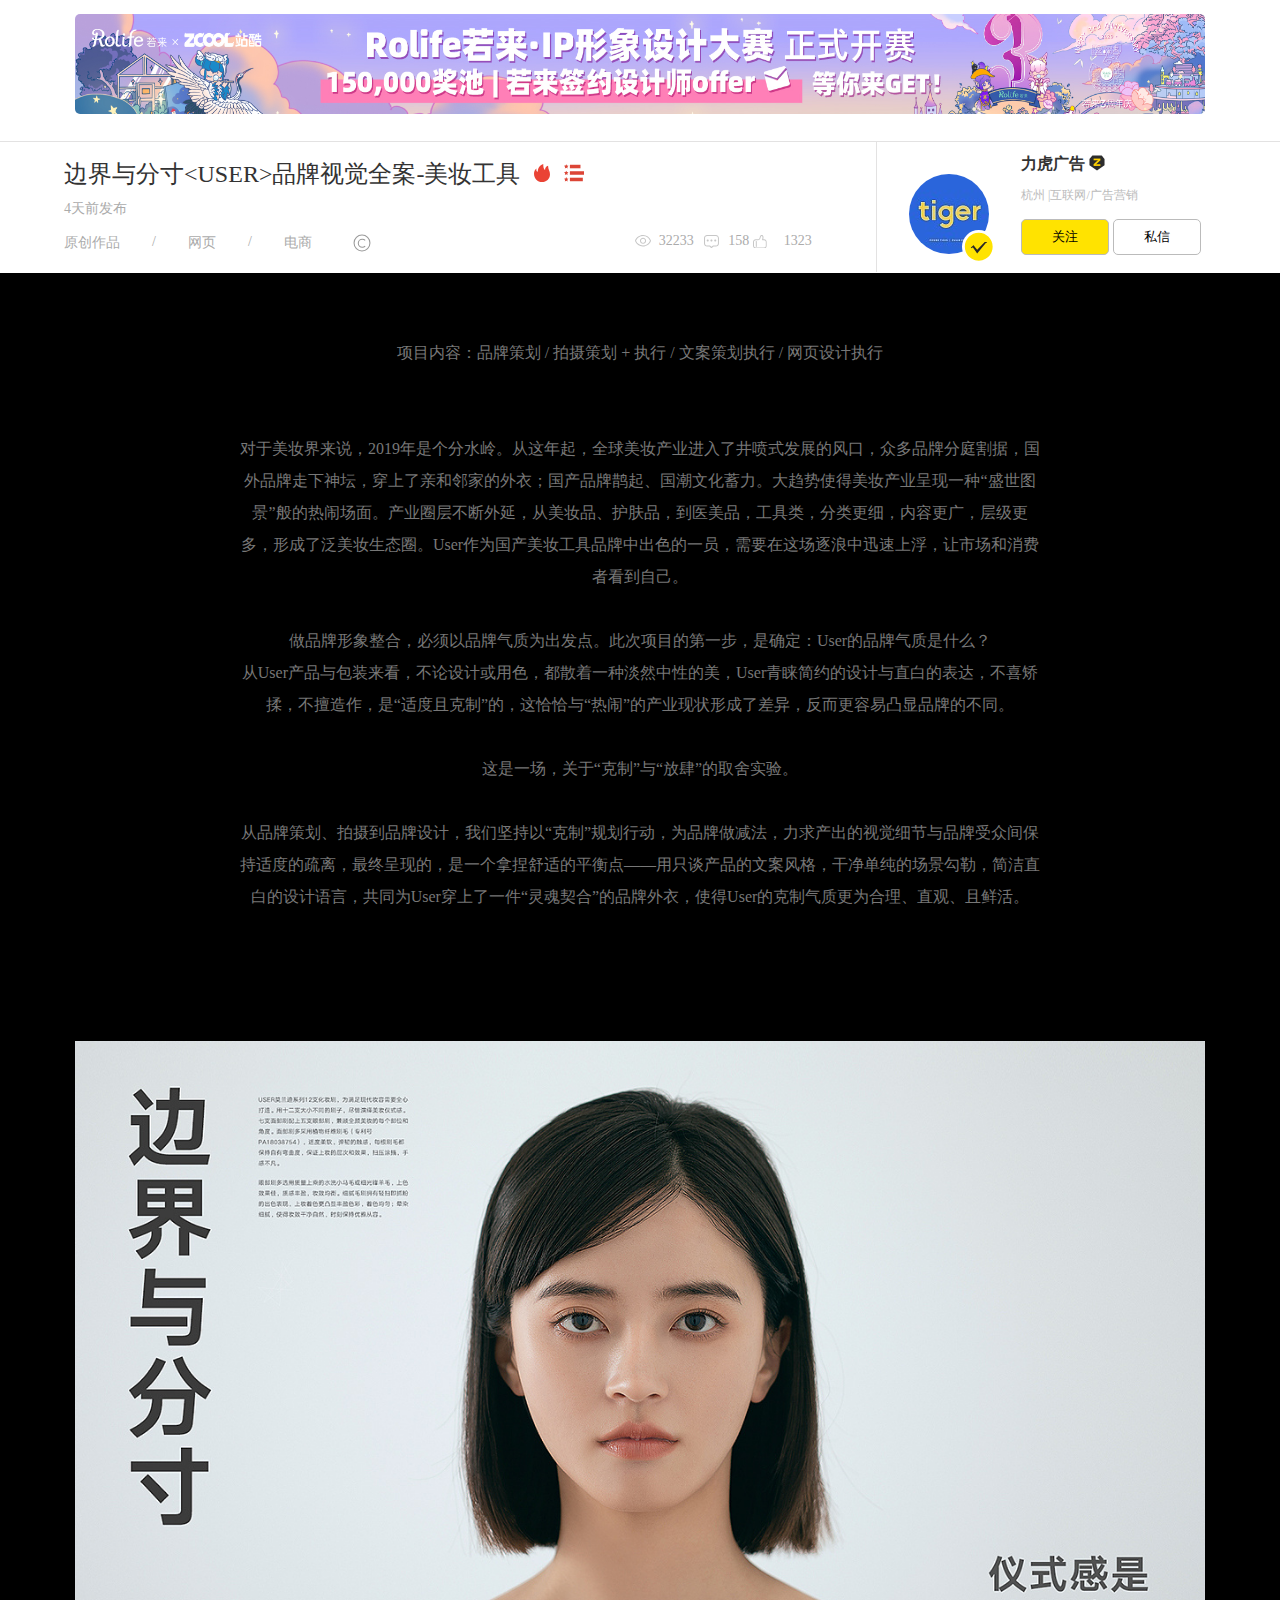
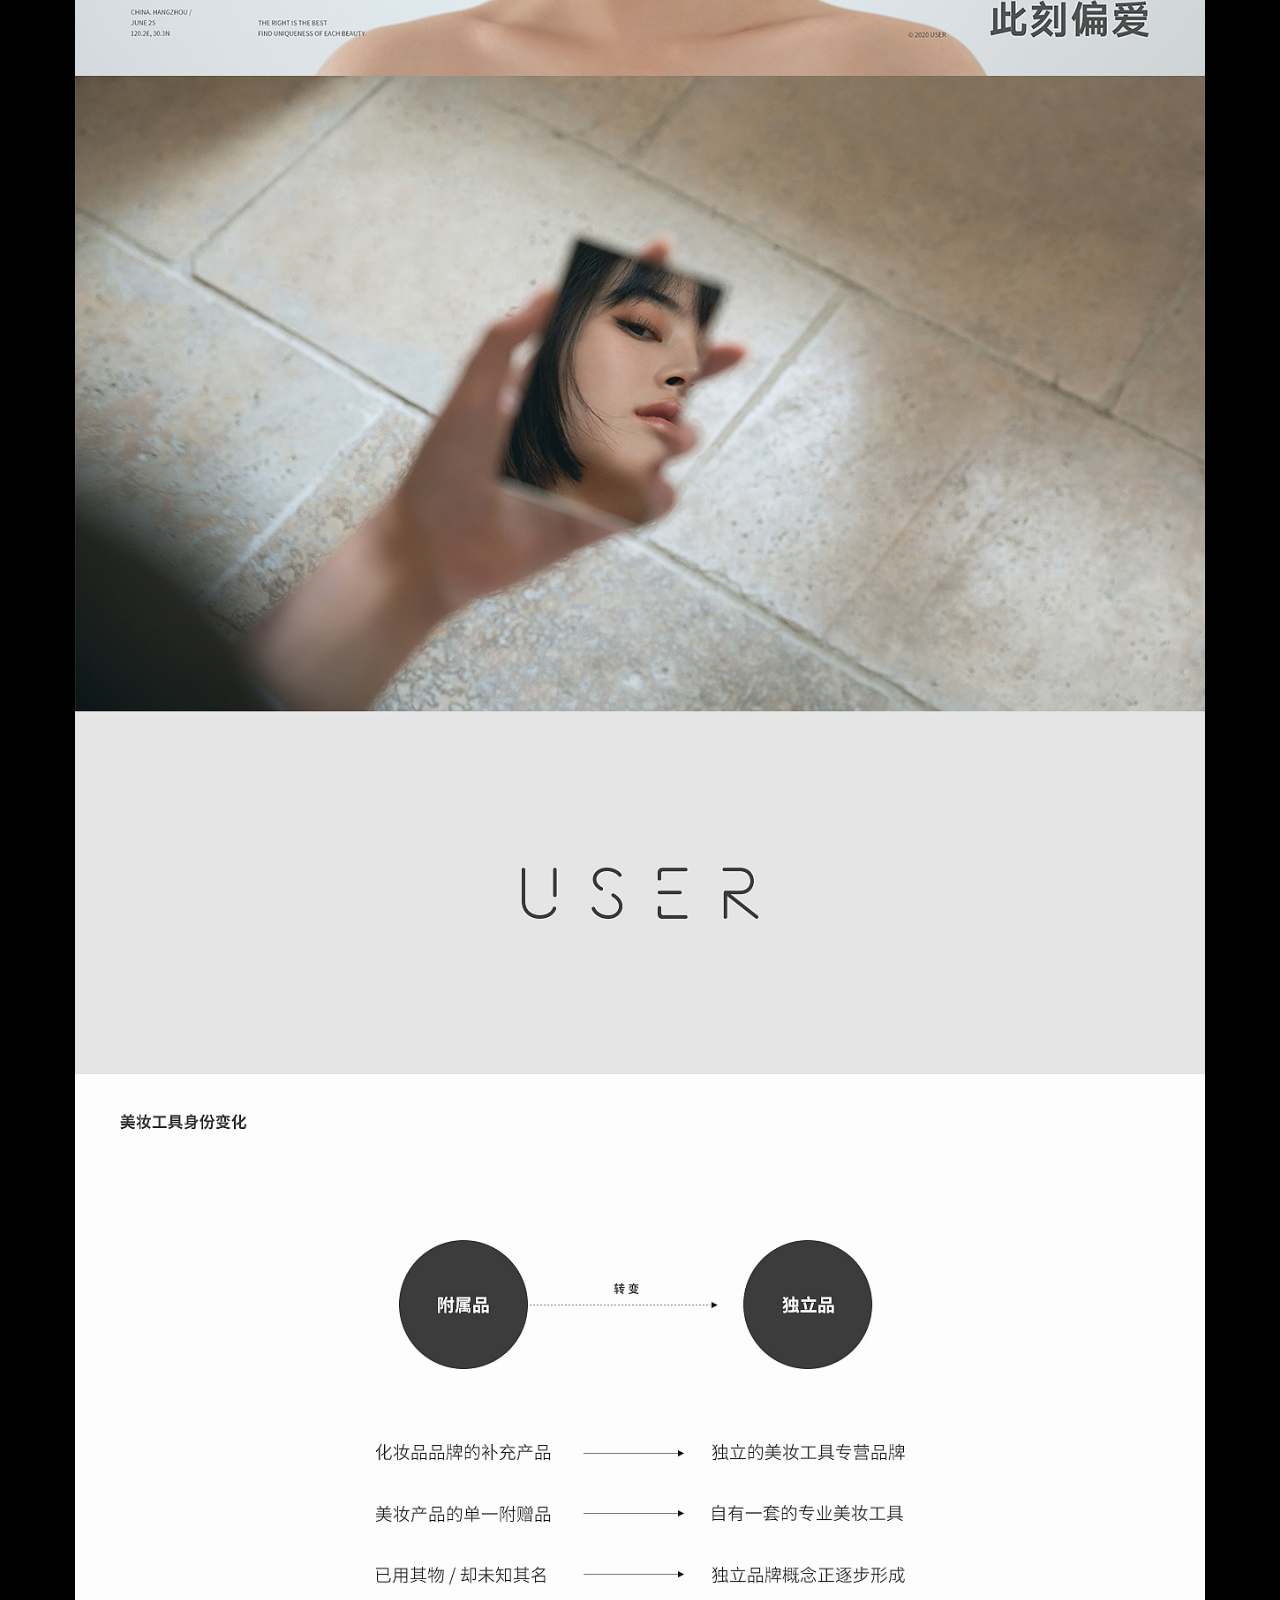
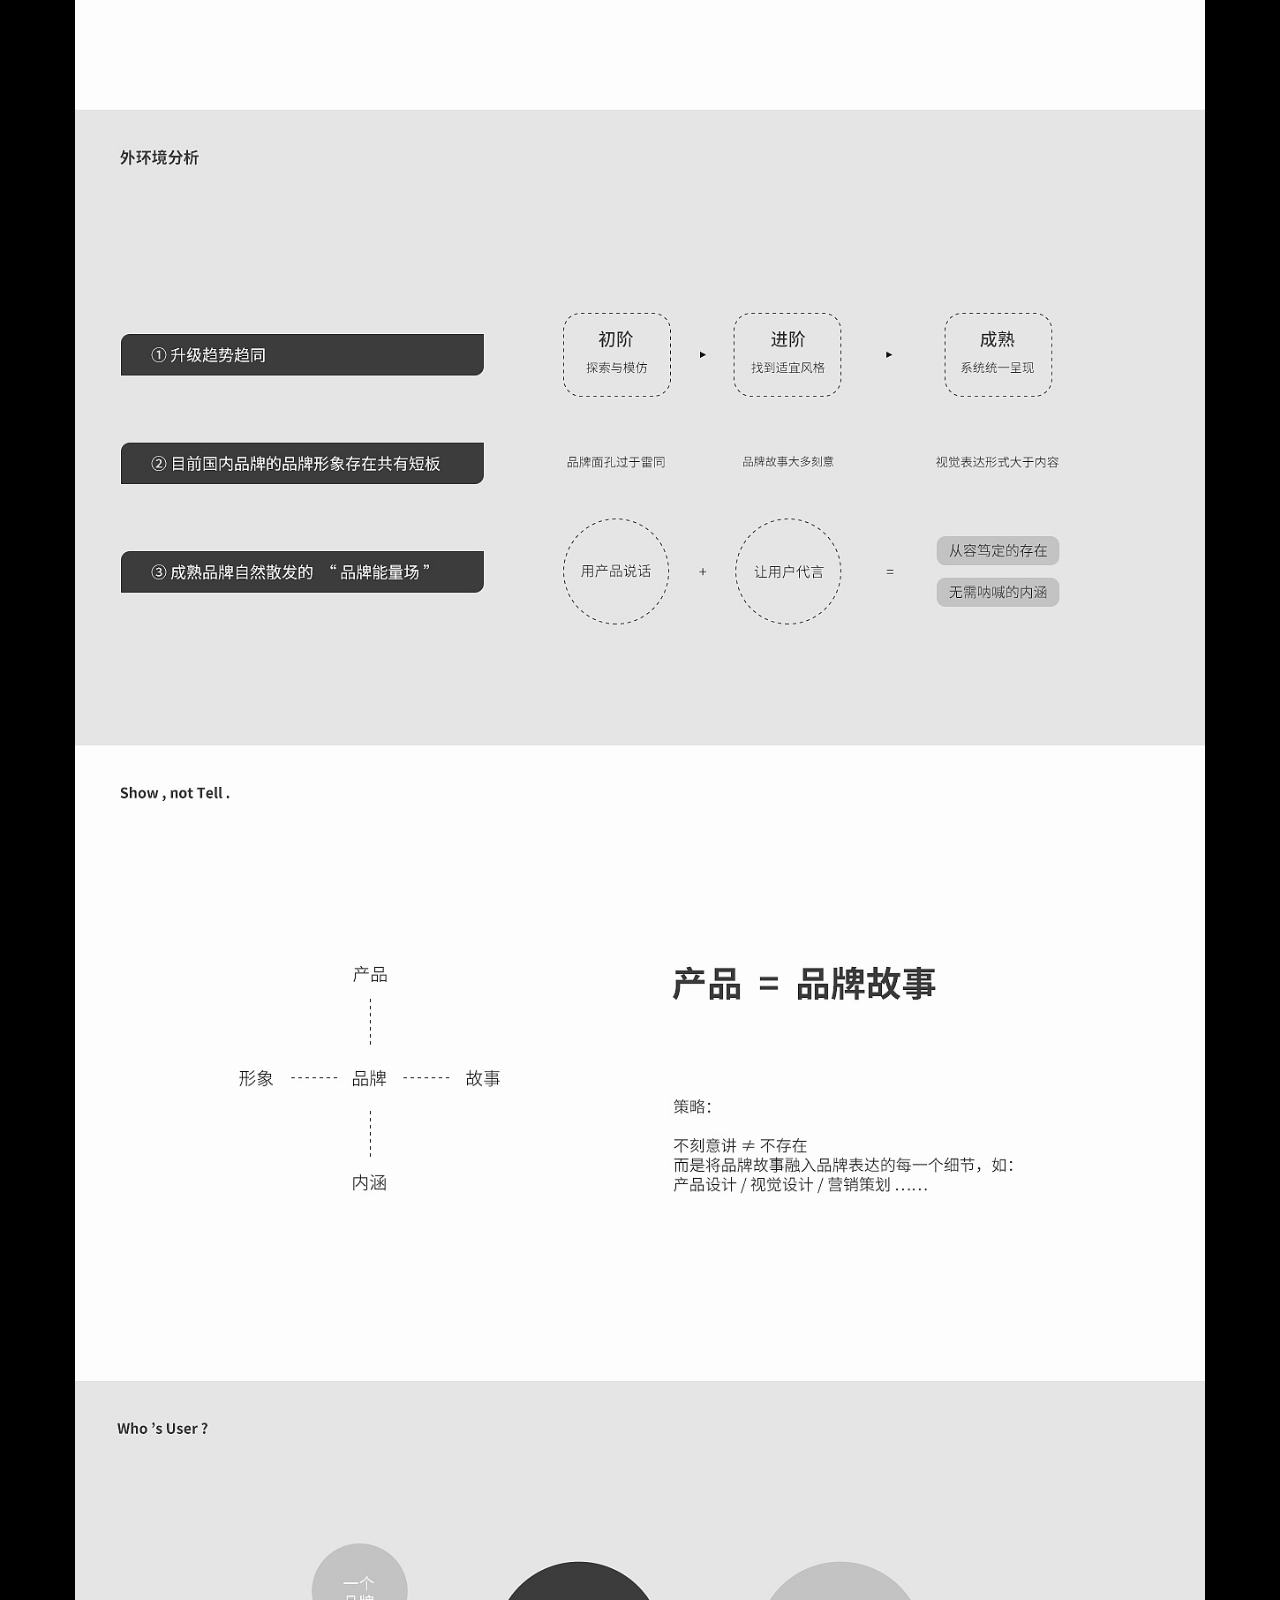
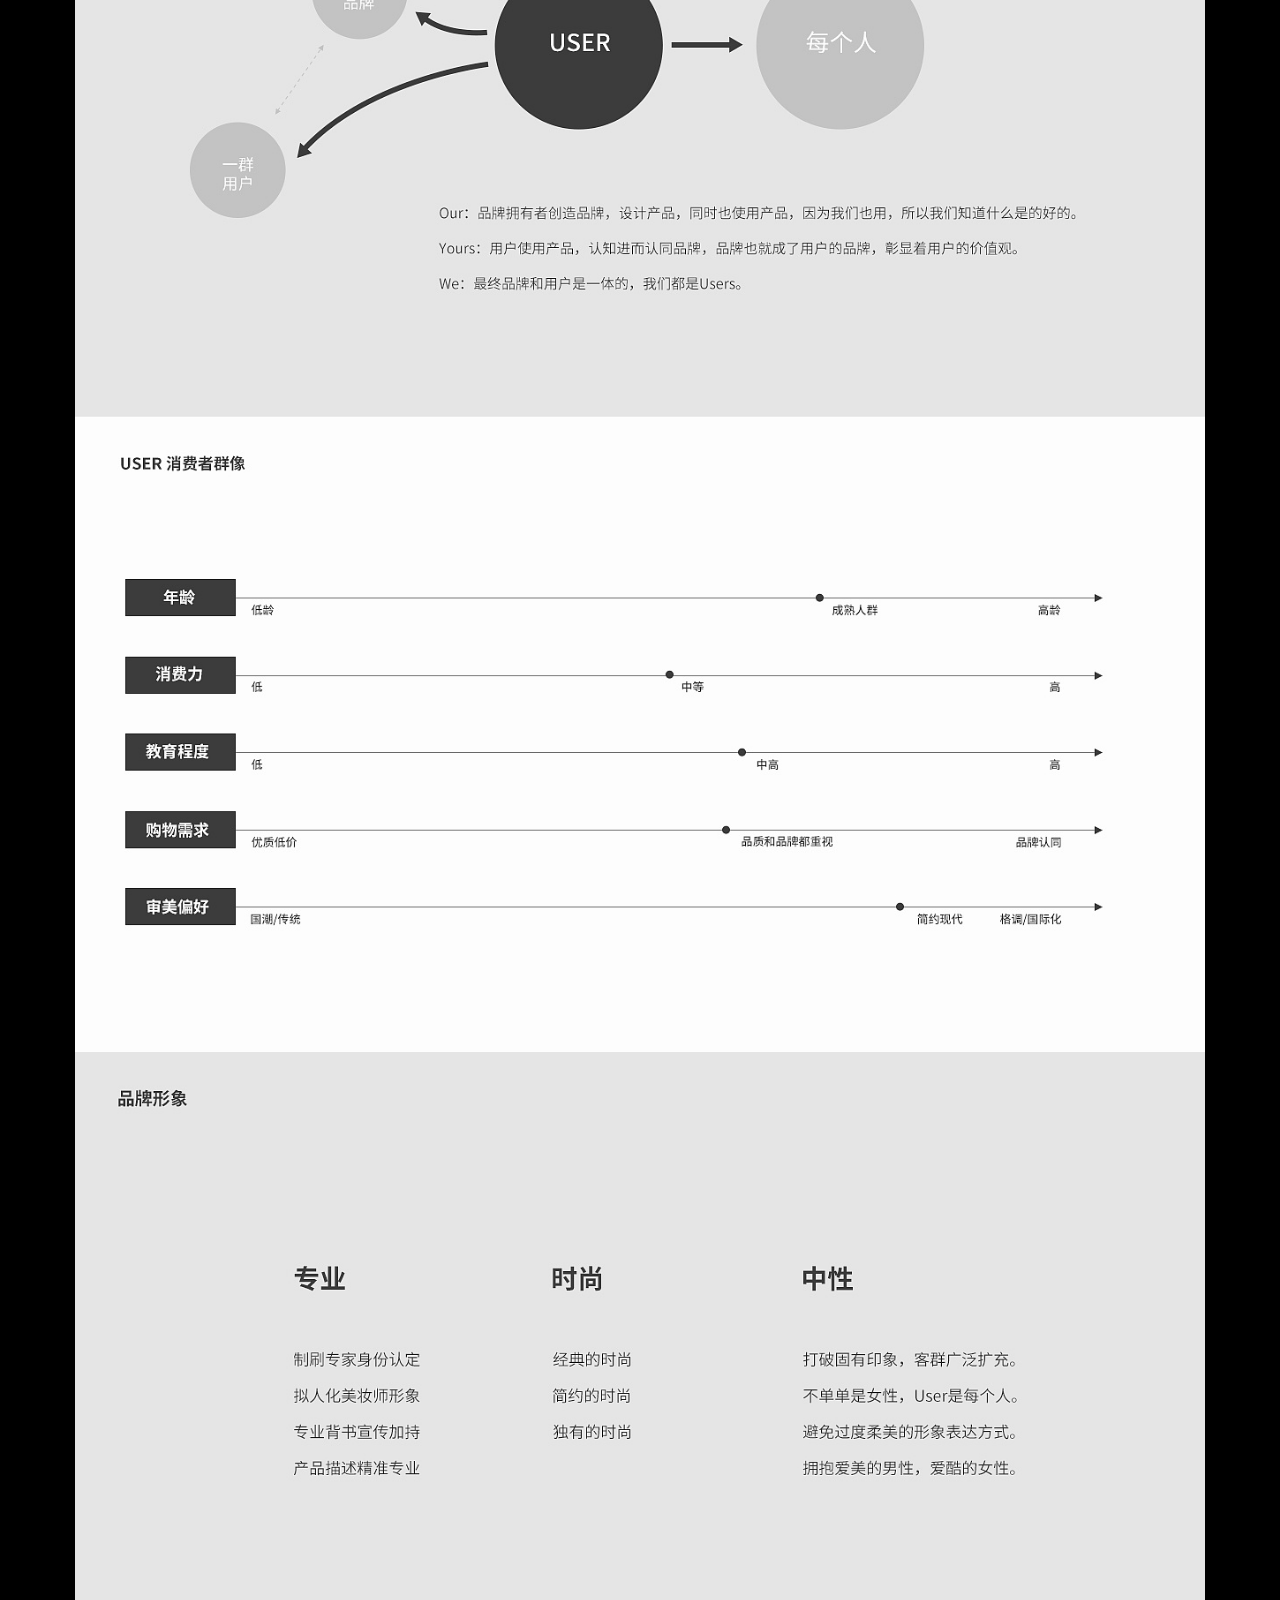
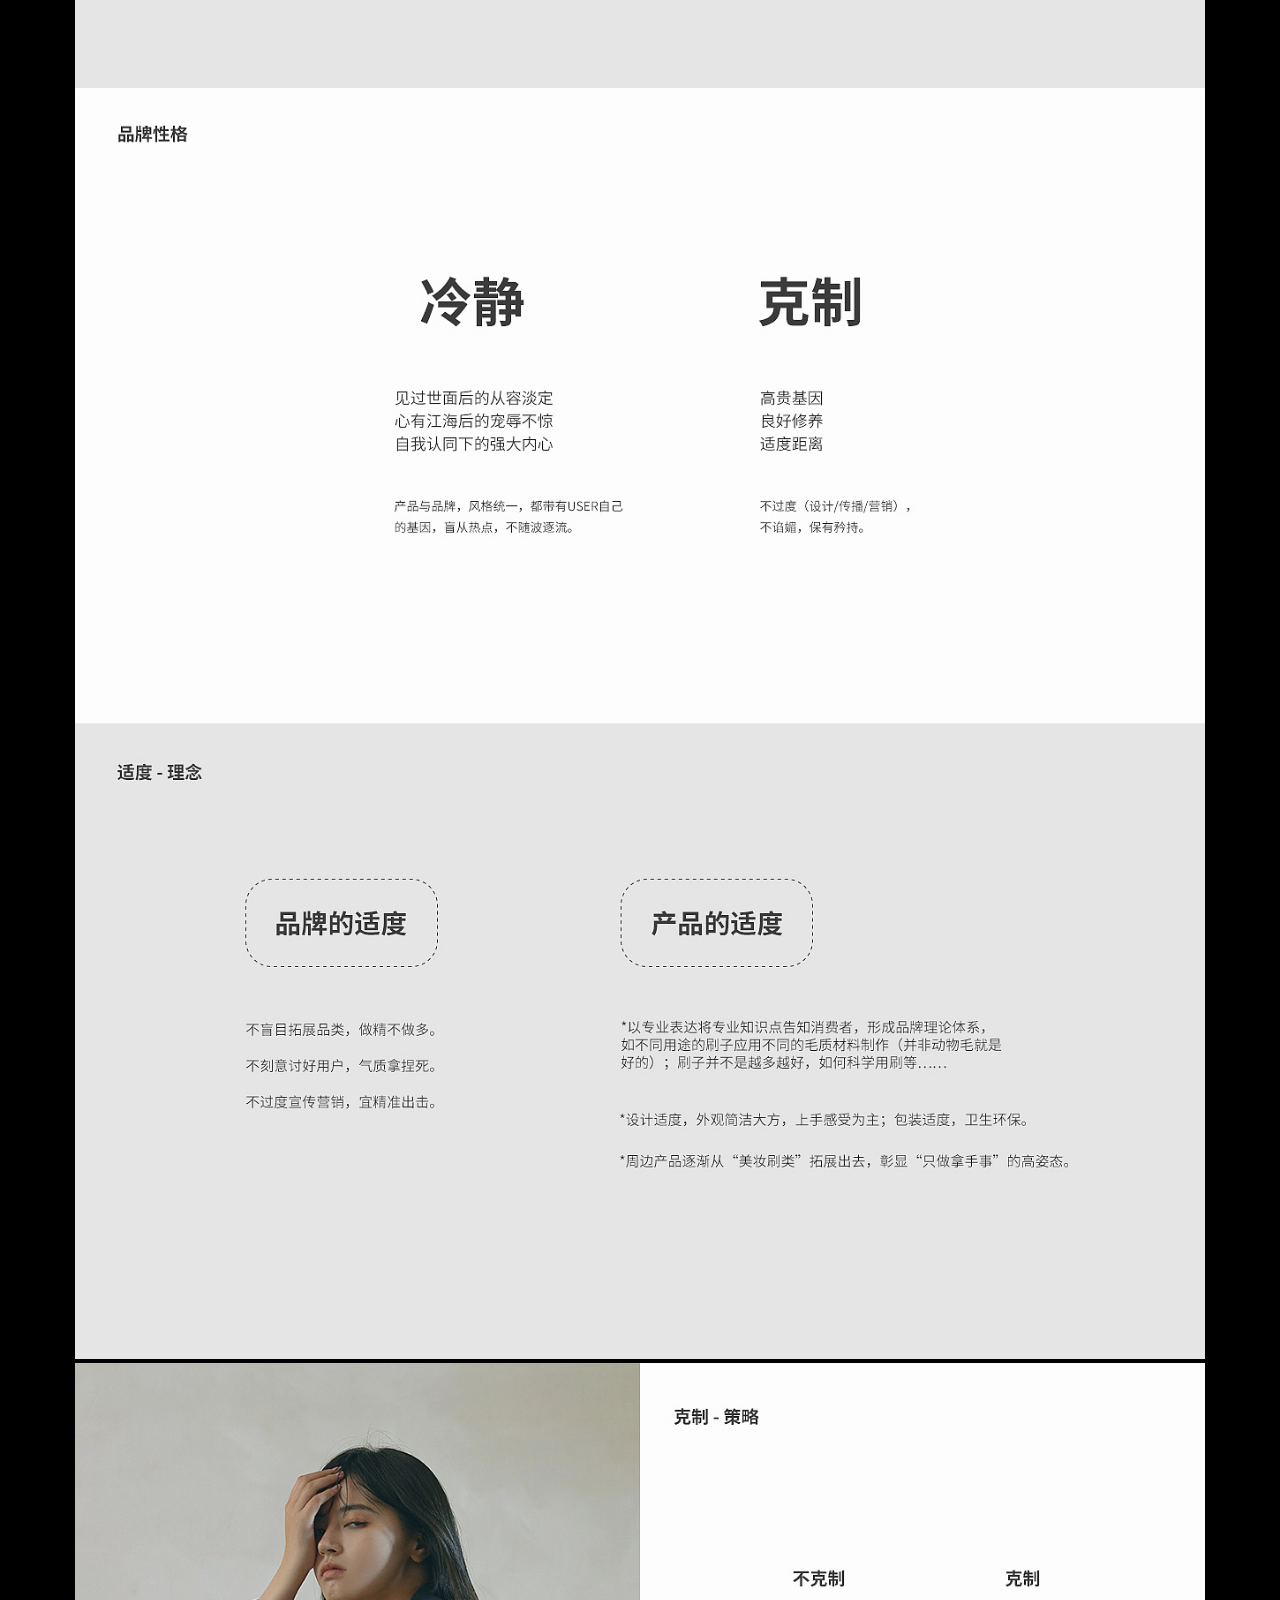
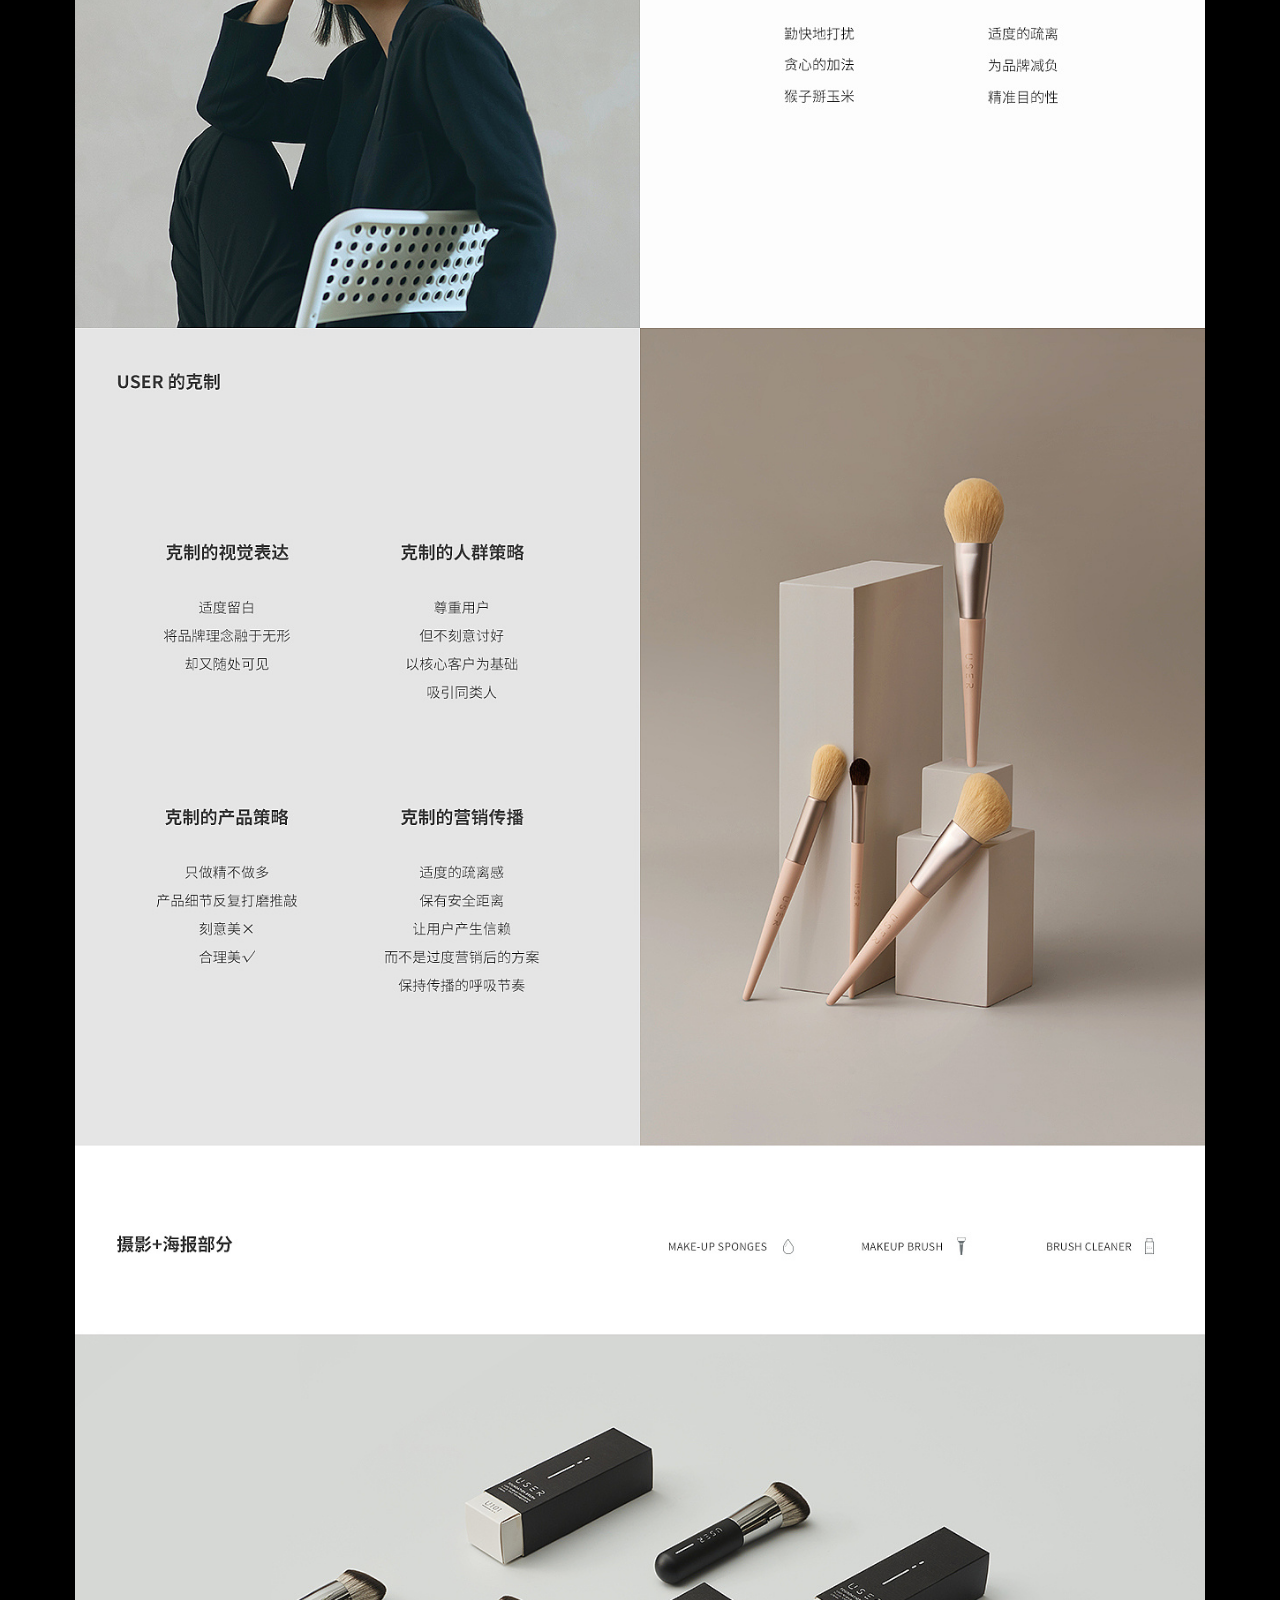
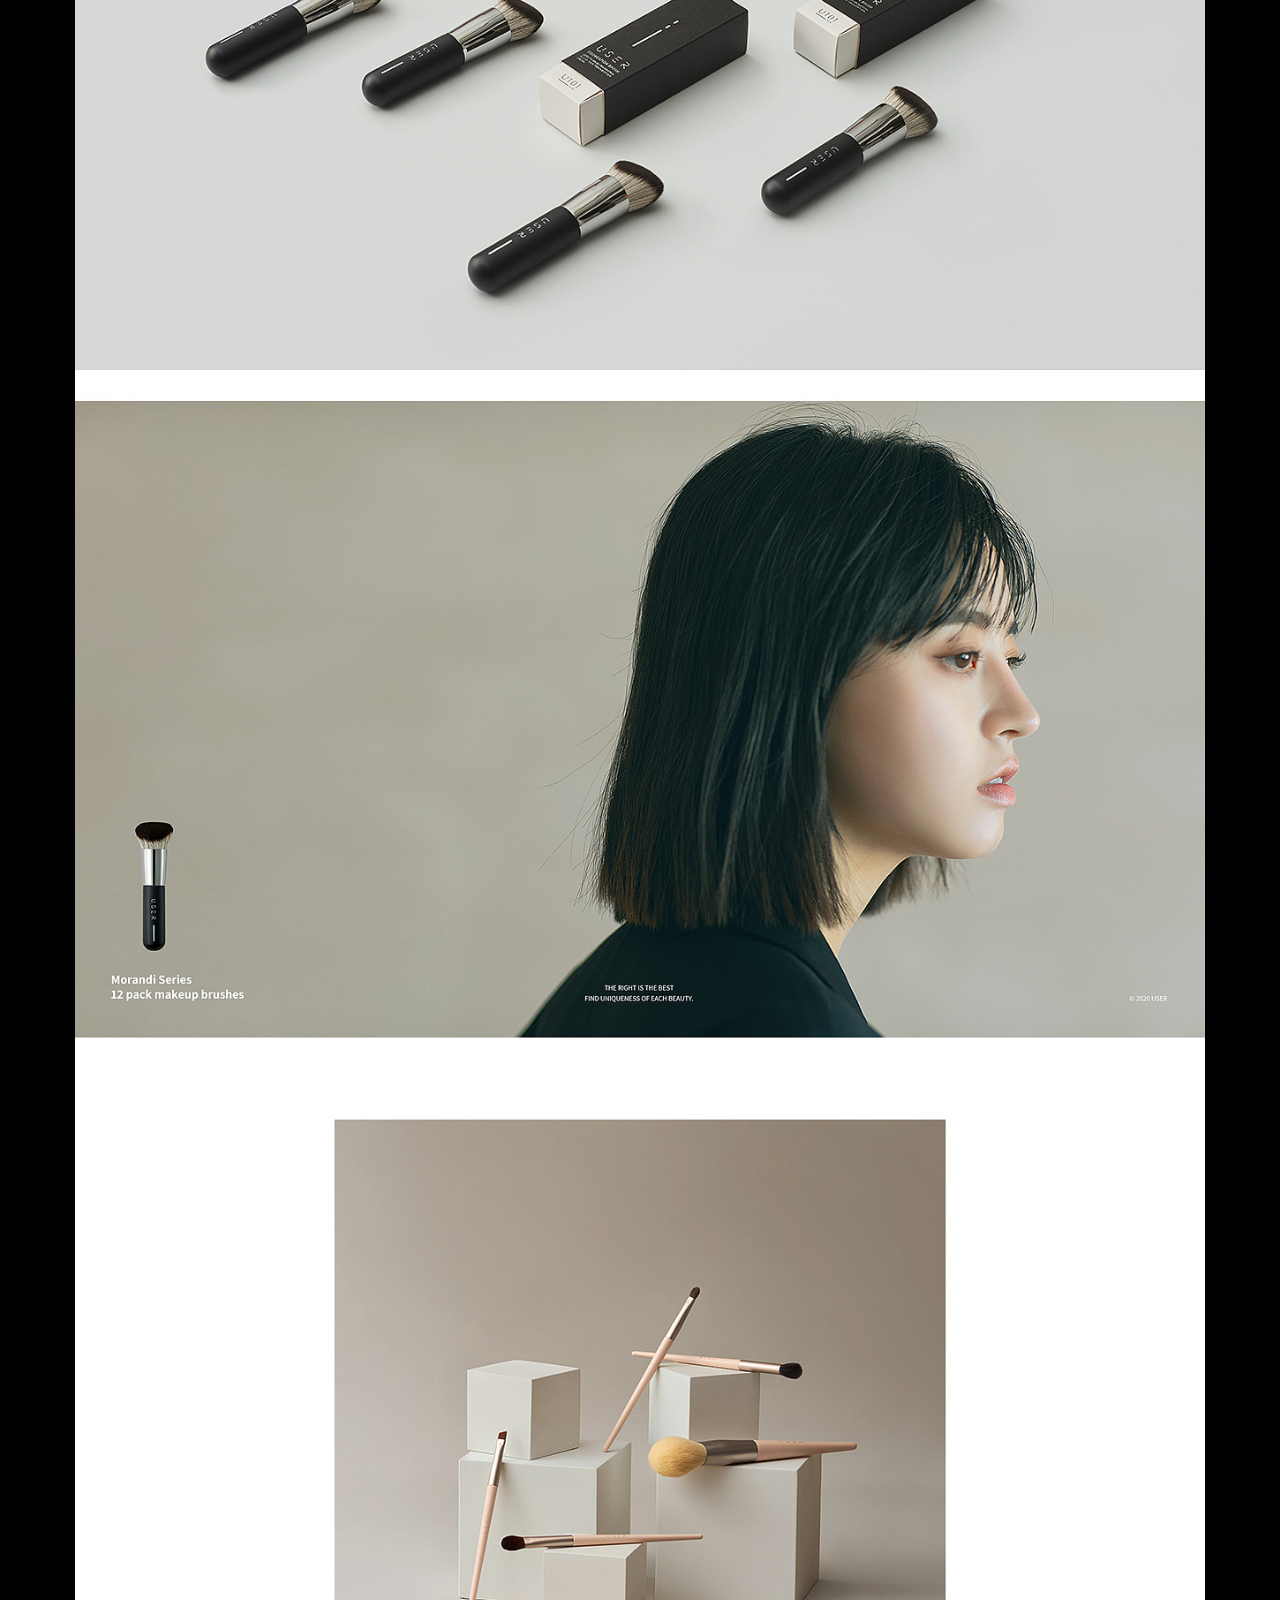
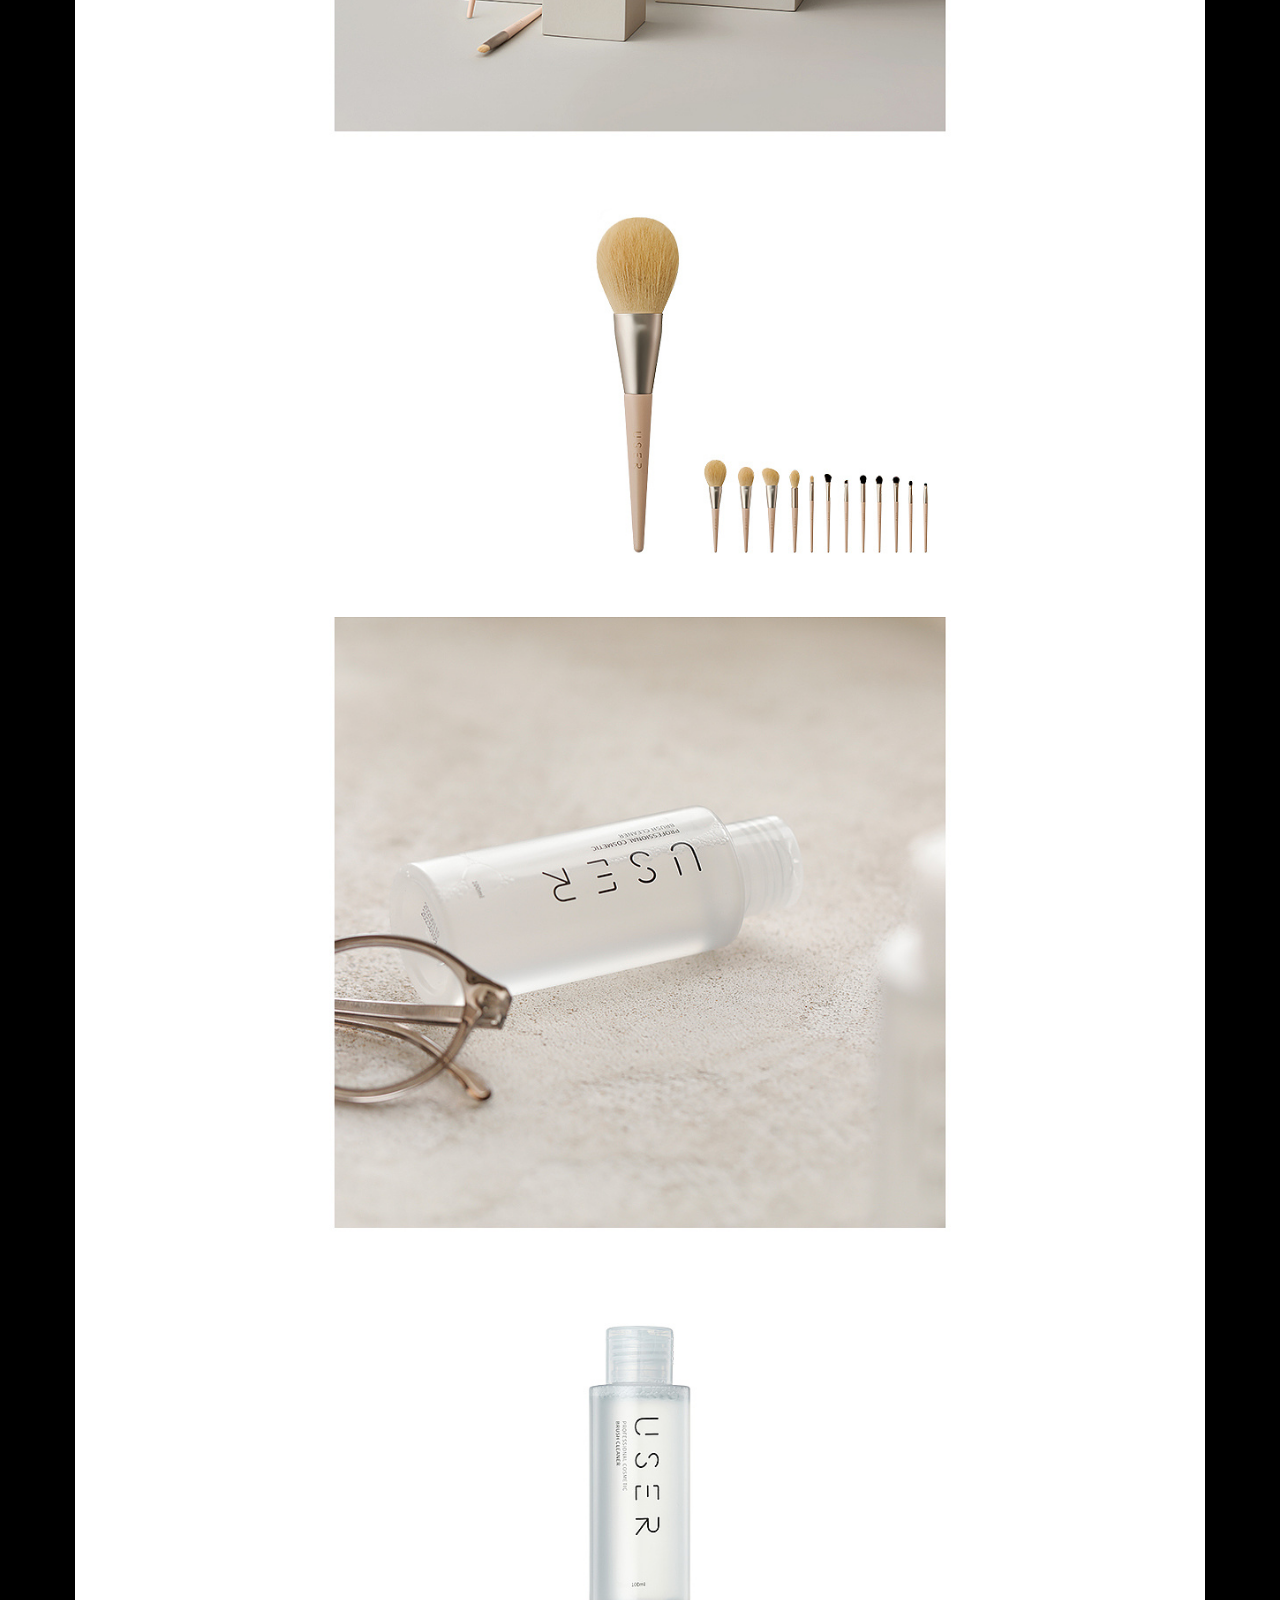
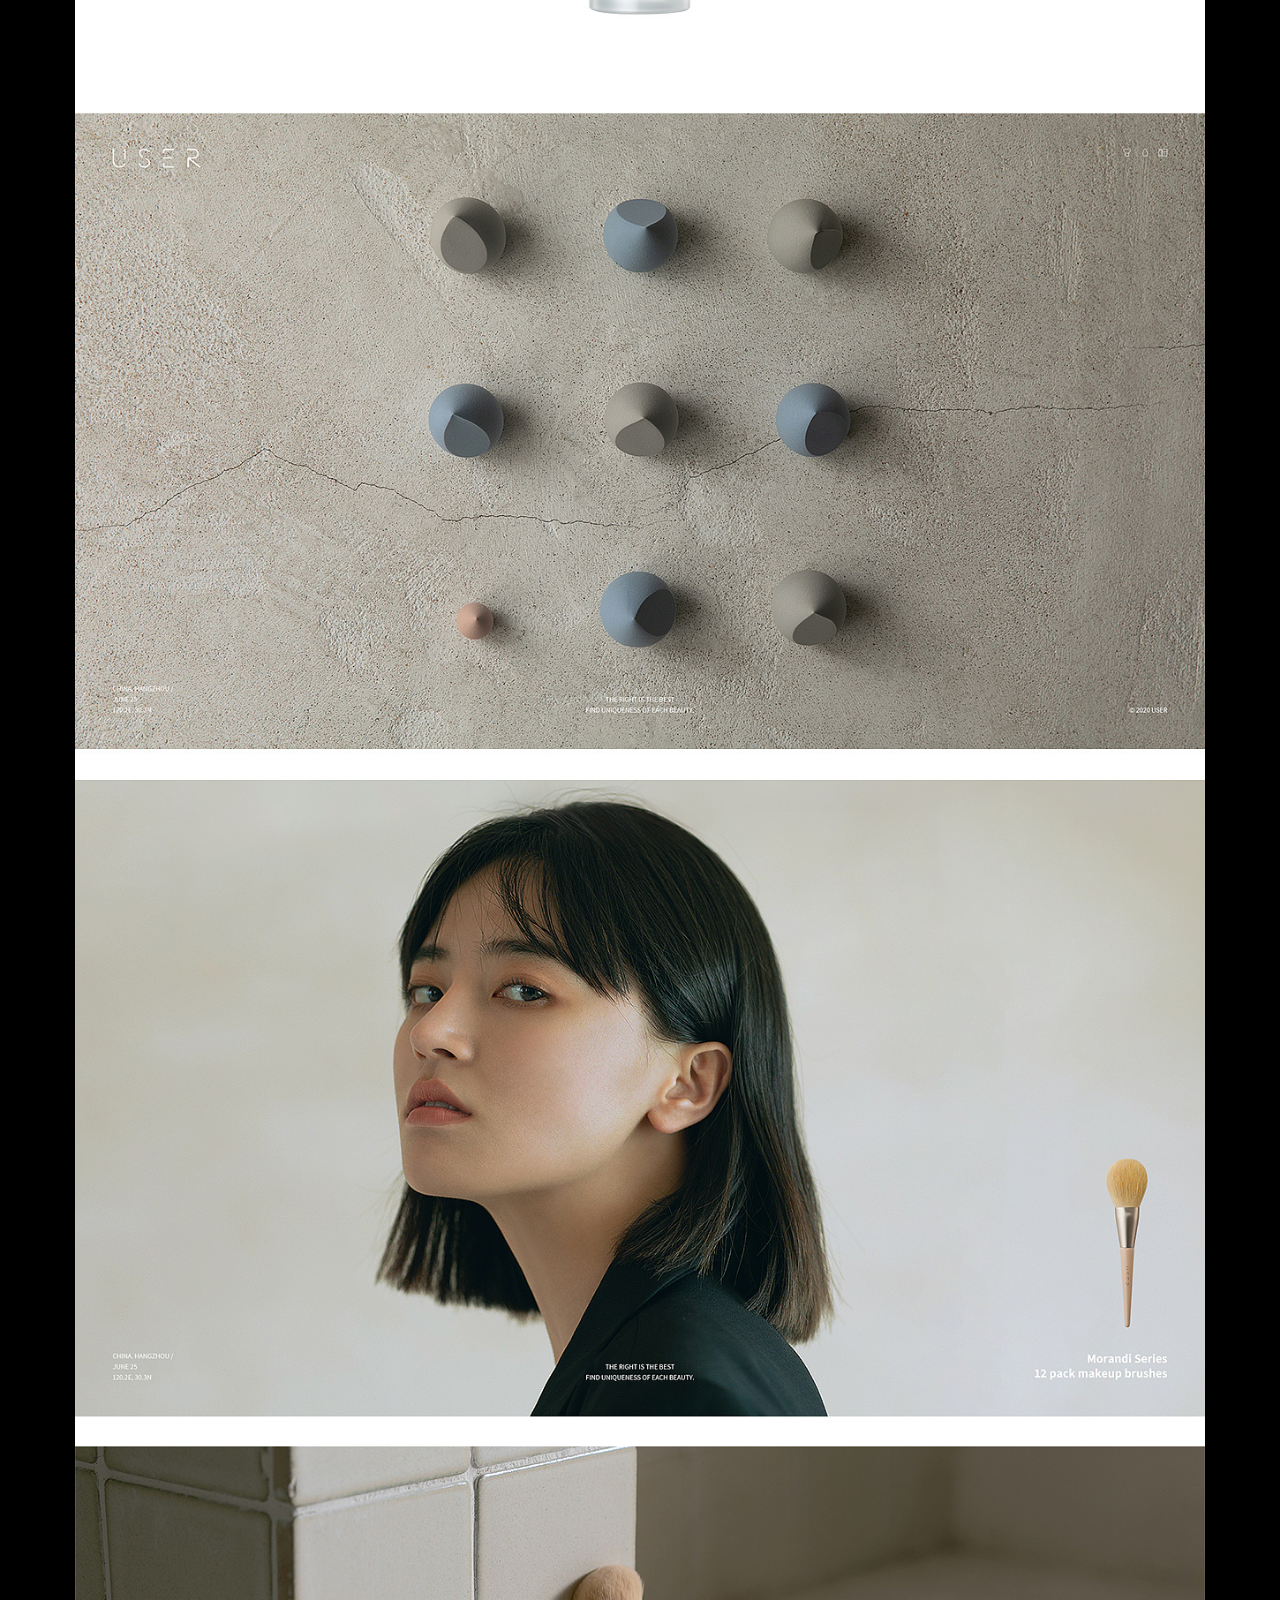
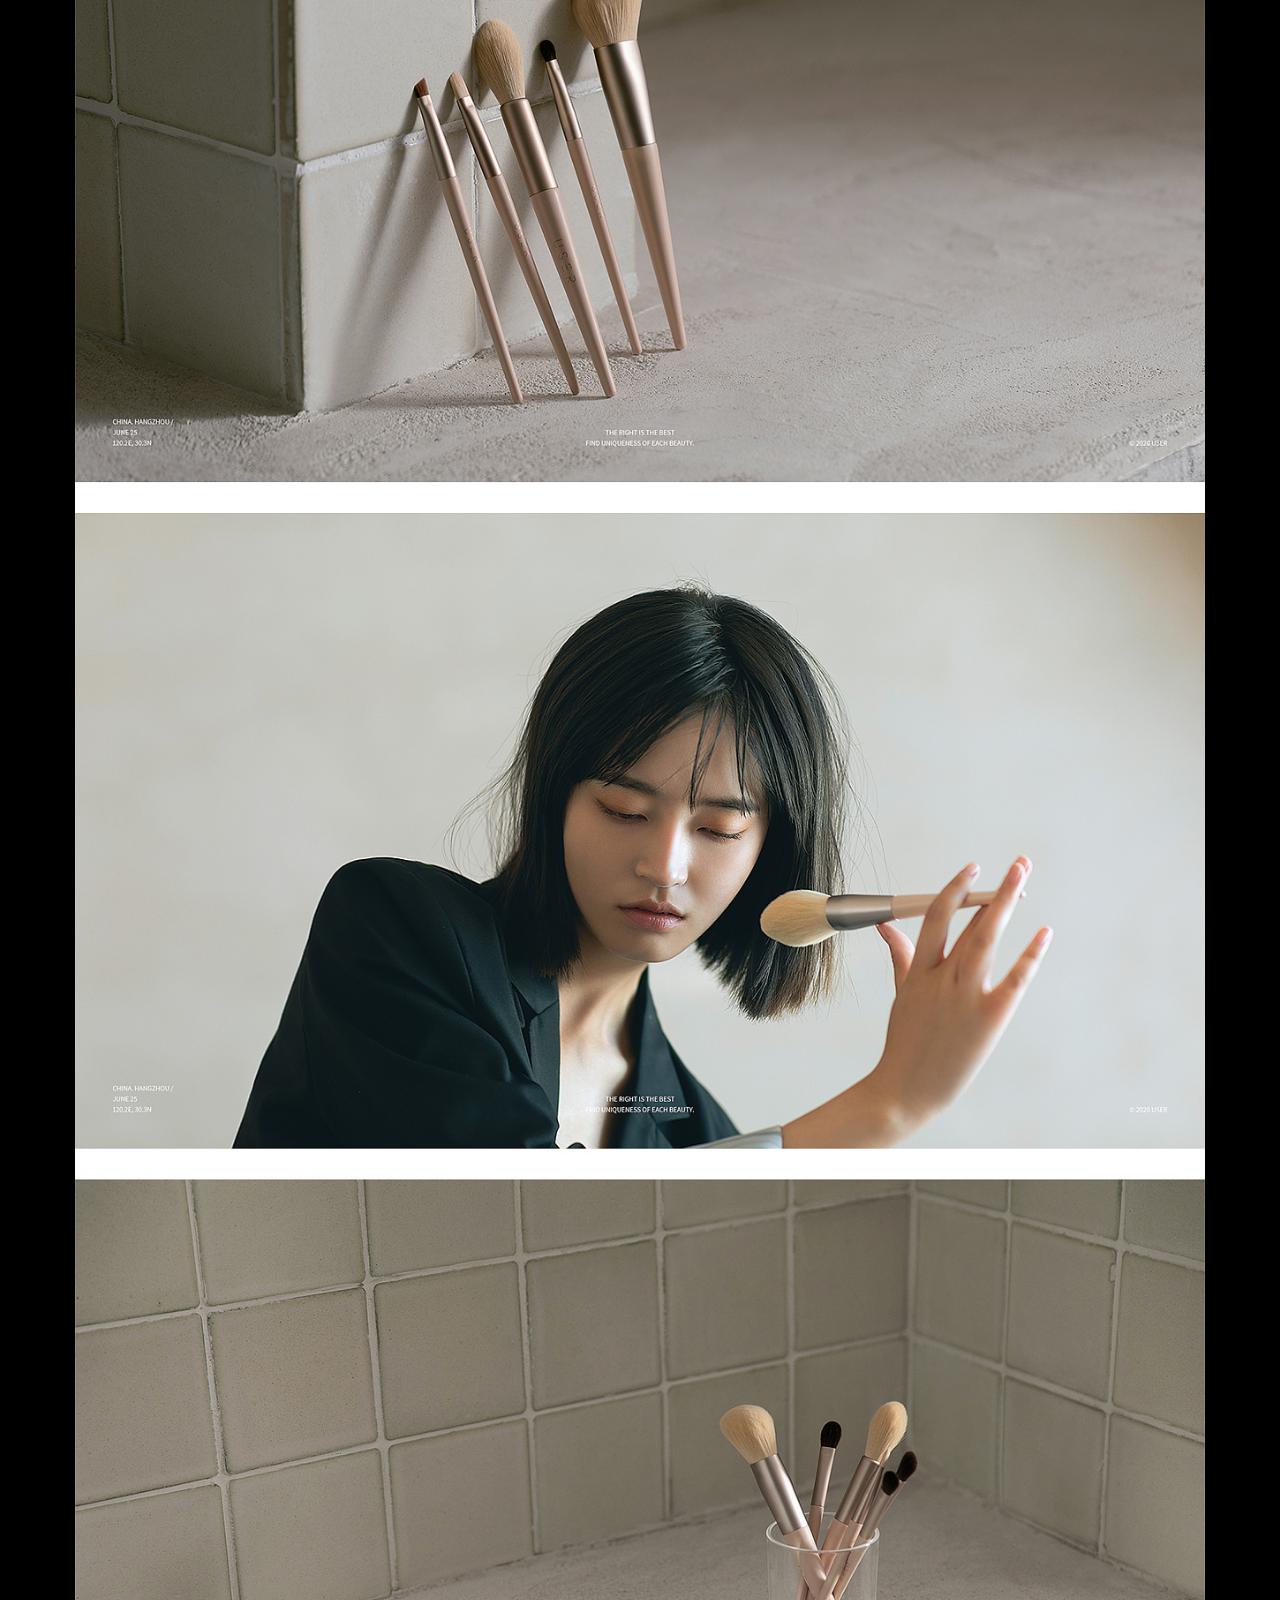
==== details.html @ fc5dfc87 "zqn: comptlet details" ====
<!DOCTYPE html>
<html lang="en">
<head>
    <meta charset="UTF-8">
    <meta name="viewport" content="width=device-width, initial-scale=1.0">
    <title>Document</title>
    <link rel="stylesheet" href="./css/details.css">
    <style>*{margin: 0;padding: 0;}</style>
</head>
<body>
    <!-- 顶部图片 -->
    <div id="top">
      <a href=""><img src="./img/details/top-img.jpg" alt=""></a>
    </div> 
    <!-- 头部作品区域 -->
    <div class="work-details-wrap">
        <div class="work-details-box-wrap">
            <!-- 左 -->
            <div class="left-details-head">
             <div class="details-content-box">
                 <!-- 标题 -->
                 <h2>边界与分寸&lt;USER&gt;品牌视觉全案-美妆工具</h2>
                 <img src="./img/details/fire.svg" alt="">
                 <img src="./img/details/onthelist.svg" alt="">
                 <!-- 发布时间 -->
                 <p><span>4天前发布</span></p>
                 <!-- 分类、版权、浏览、推荐数 -->
                 <div class="work-head-box">
                     <!-- 左 -->
                     <ul class="work-head-box-ul">
                         <li><a href="">原创作品</a></li>
                         <li>/</li>
                         <li><a href="">网页</a></li>
                         <li>/</li>
                         <li><a href="">电商</a></li>
                         <li><a href=""><img src="./img/details/banquan.svg" alt=""></a></li>
                     </ul>
                     <!-- 右 -->
                     <span class="work-head-box-span-right">
                         <a href="javascript:;" class="right-1">32233</a>
                         <a href="javascript:;" class="right-2">158</a>
                         <a href="javascript:;" class="right-3">1323</a>
                     </span>
                 </div>
             </div>
            </div>
            <!-- 右 -->
            <div class="right-details-author">
                <!-- 左边部分 -->
                <div>
                    <div class="right-details-author-left">
                        <a href=""><img src="./img/details/head.jpg" alt=""></a>
                    </div>
                    <!-- 右下角小图标 -->
                    <div class="right-details-author-rb">
                        <img src="./img/details/honor_authen.svg" alt="">
                    </div>
                </div>
                <!-- 右边部分 -->
                <div class="author-info">
                   <p >
                    <a href="" title="力虎广告">力虎广告</a>
                    <span><a href=""><img src="./img/details/honor_tuijian_designer.svg" alt=""></a></span>
                  </p>
                  <div class="position-info position-info-text">
                      <span>杭州&nbsp;|互联网/广告营销</span>
                  </div>
                  <!-- 按钮 -->
                  <div class="btns ">
                      <button class="btn-style active">关注</button>
                      <button class="btn-style">私信</button>
                  </div>
                </div>
            </div>
        </div>
    </div>
    <!-- 中间详情页 -->
    <div class="work-details">
       <div class="work-details-center">
           <div class="center-text">
               <p class="txt-con">
                <br>
                <br>
                项目内容：品牌策划&nbsp;/ 拍摄策划 + 执行 / 文案策划执行 / 网页设计执行
                <br>
                <br>
                &nbsp;
                <br>
                对于美妆界来说，2019年是个分水岭。从这年起，全球美妆产业进入了井喷式发展的风口，众多品牌分庭割据，国外品牌走下神坛，穿上了亲和邻家的外衣；国产品牌鹊起、国潮文化蓄力。大趋势使得美妆产业呈现一种“盛世图景”般的热闹场面。产业圈层不断外延，从美妆品、护肤品，到医美品，工具类，分类更细，内容更广，层级更多，形成了泛美妆生态圈。User作为国产美妆工具品牌中出色的一员，需要在这场逐浪中迅速上浮，让市场和消费者看到自己。
                <br>
                <br>
                做品牌形象整合，必须以品牌气质为出发点。此次项目的第一步，是确定：User的品牌气质是什么？
                <br>
                从User产品与包装来看，不论设计或用色，都散着一种淡然中性的美，User青睐简约的设计与直白的表达，不喜矫揉，不擅造作，是“适度且克制”的，这恰恰与“热闹”的产业现状形成了差异，反而更容易凸显品牌的不同。
                <br>
                <br>
                这是一场，关于“克制”与“放肆”的取舍实验。
                <br>
                <br>
                从品牌策划、拍摄到品牌设计，我们坚持以“克制”规划行动，为品牌做减法，力求产出的视觉细节与品牌受众间保持适度的疏离，最终呈现的，是一个拿捏舒适的平衡点——用只谈产品的文案风格，干净单纯的场景勾勒，简洁直白的设计语言，共同为User穿上了一件“灵魂契合”的品牌外衣，使得User的克制气质更为合理、直观、且鲜活。
                <br>
                <br>
               </p>
           </div>
           <div class="work-show-box">
               <img src="./img/details/content1.jpg" alt="">
               <img src="./img/details/content2.jpg" alt="">
               <img src="./img/details/content3.jpg" alt="">
               <img src="./img/details/content4.jpg" alt="">
               <img src="./img/details/content5.gif" alt="">
           </div>
       </div>
    </div>
    <!-- 中间推荐区域 -->
    <div class="detail-recommend-box">
        <!-- 上部 -->
        <div class="detail-recommend-div">
            <img src="./img/details/dianzan.svg" alt="">
            <span>1395</span>
        </div>
        <!-- 下 -->
        <div class="text-center">
           -<span>23</span>位站酷设计师推荐-
           <div class="designers">
               <div class="designer">
                   <a href=""><img src="./img/details/head1.jpg" alt=""></a>
               </div>
               <div class="designer">
                    <a href=""><img src="./img/details/head2.jpg" alt=""></a>
                </div>
                <div class="designer">
                    <a href=""><img src="./img/details/head3.jpg" alt=""></a>
                </div>
                <div class="designer">
                    <a href=""><img src="./img/details/head4.jpg" alt=""></a>
                </div>
                <div class="designer">
                    <a href=""><img src="./img/details/head5.jpg" alt=""></a>
                </div>
                <div class="designer">
                    <a href=""><img src="./img/details/head6.jpg" alt=""></a>
                </div>
                <div class="designer">
                    <a href=""><img src="./img/details/head7.jpg" alt=""></a>
                </div>
           </div>
        </div>
    </div>
    <!-- 分享收藏 -->
    <div></div>
    <!-- 下方其他用户作品推荐创作 -->
    <div></div>
    <!-- 下方作品展示评论等 -->
    <div>
        <!-- 左边广告 -->
        <div></div>
        <!-- 右边课程推荐 -->
        <div></div>
    </div>
</body>
</html>
---- css/details.css ----
/* 上方 */
#top{
    width: 100%;
    height: 141px;
    text-align: center;
    border-bottom: 1px solid #e3e2e2;
}
#top img{
    width: 1130px;
    height: 100px;
    border-radius: 5px;
    margin-top: 14px;
}
.work-details-wrap{
    width: 100%;
    height: 131px;
}
.work-details-box-wrap{
    width: 1130px;
    height: 130px;
    display: flex;
}
.left-details-head{
    width: 814px;
    height: 130px;
    margin-left: 4rem;
}
.details-content-box{
    width: 813px;
    height: 130px;
    padding-top: 1rem;
    box-sizing: border-box;
}
/* 上 左边 */
.details-content-box h2{
    color: #333;
    font-size: 24px;
    font-weight: 400;
    display: inline-block;
}
.details-content-box img{
    width: 20px;
    height: 18px;
    margin-left: 8px;
}
.work-head-box{
    width: 783px;
    height: 31px;
    color: #ababab;
    font-size: 14px;
    display: flex;
    margin-bottom:2rem;
}
.details-content-box p{
    color: #ababab;
    font-size: 14px;
    margin-top: 10px;
    margin-bottom: 0;
}
.work-head-box-ul,.work-head-box-ul-right{
    list-style:none;
    display: flex;
    padding-left: 0;
    padding-top: 1rem;
}
.work-head-box-ul a{
    text-decoration: none;
    color: #ababab;
 
}
.work-head-box-ul>li+li{
    margin-left: 2rem;
}
/* 上 右边 */
.work-head-box-span-right{
    margin-top: 15px;
    margin-left: 16rem;
}
.work-head-box-span-right a{
    text-decoration: none;
    color: #ababab;
}
.right-1,
.right-2,
.right-3::before{
    content: "";
    display: inline-block;
    vertical-align: bottom;  
    padding-left: 24px;
    line-height: 16px;
    margin-left: 7px;
}
.right-1{
    background: url(../img/details/card-liulan.svg) 0 2px no-repeat;
}
.right-2{
    background: url(../img/details/card-pinglun.svg) 0 2px no-repeat;
}
.right-3{
    background: url(../img/details/card-zan.svg) 0 2px no-repeat;
}
.details-content-box{
    border-right: 1px solid #e3e2e2;
}
/* 右侧author  */
.right-details-author{
    box-sizing: border-box;
    width: 316px;
    height: 130px;
    padding: 2rem;
    display: flex;
}
.right-details-author-left img{
    width: 80px;
    height: 80px;
    border-radius: 50%;
}
/* 头像右下角小图标 */
.right-details-author-rb{
    width: 24px;
    height: 24px;
    margin-left: 53px;
    margin-top: -28px;
}
/* author */
.author-info{
    width: 186px;
    height: 95px;
    margin-left: 2rem;
    margin-top: -20px;
    cursor:pointer;
}
.author-info a{
    text-decoration: none;
    color: #333;
    font-size: 16px;
    font-weight: 600;
    vertical-align: middle;
}
.author-info img{
    width: 16px;
    height: 16px;
}
.position-info-text{
    color: #bbb;
    font-size: 12px;
    margin-top: 12px;
}
/* 按钮 */
.btns{
    width: 186px;
    height: 36px;
    margin-top: 15px;
   
}
.btn-style{
    width: 88px;
    height: 36px;
    border: 1px solid #bbb;
    border-radius: 5px;
    background: #fff;
}
.btns>.active{
    background: #ffe300;
}
/* 中间详情页 */
.work-details{
    width: 100%;
    height: 38539px;
    background: #000;
}
.work-details-center{
    text-align: center;
}
/* 字体样式 */
.txt-con{
    width: 800px;
    height: 768px;
    margin: 0 auto;
    color:#777;
    font-size: 16px;
    line-height: 32px;
    word-wrap: break-word;
}
.center-text{
    width: 1130px;
    height: 768px;
    margin: 0 auto;
}
/* 中间img */
.work-show-box{
    width: 1130px;
    height: 37951px;
    margin: 0 auto;
}
.work-show-box img{
    width: 1130px;
}
/* 中间推荐部分 */
.detail-recommend-box{
    width: 1130px;
    text-align: center; 
    margin: 0 auto;
    margin-top: 3rem;
}
.detail-recommend-div{
    width: 118px;
    height: 72px;
    line-height: 72px;
    background: #ffe300;
    border-radius: 50px;
}
.detail-recommend-div img{
    vertical-align: middle;
}
.detail-recommend-div span{
    line-height: 72px;
}
/*  设计师推荐*/
.designers{
    display: flex;
}
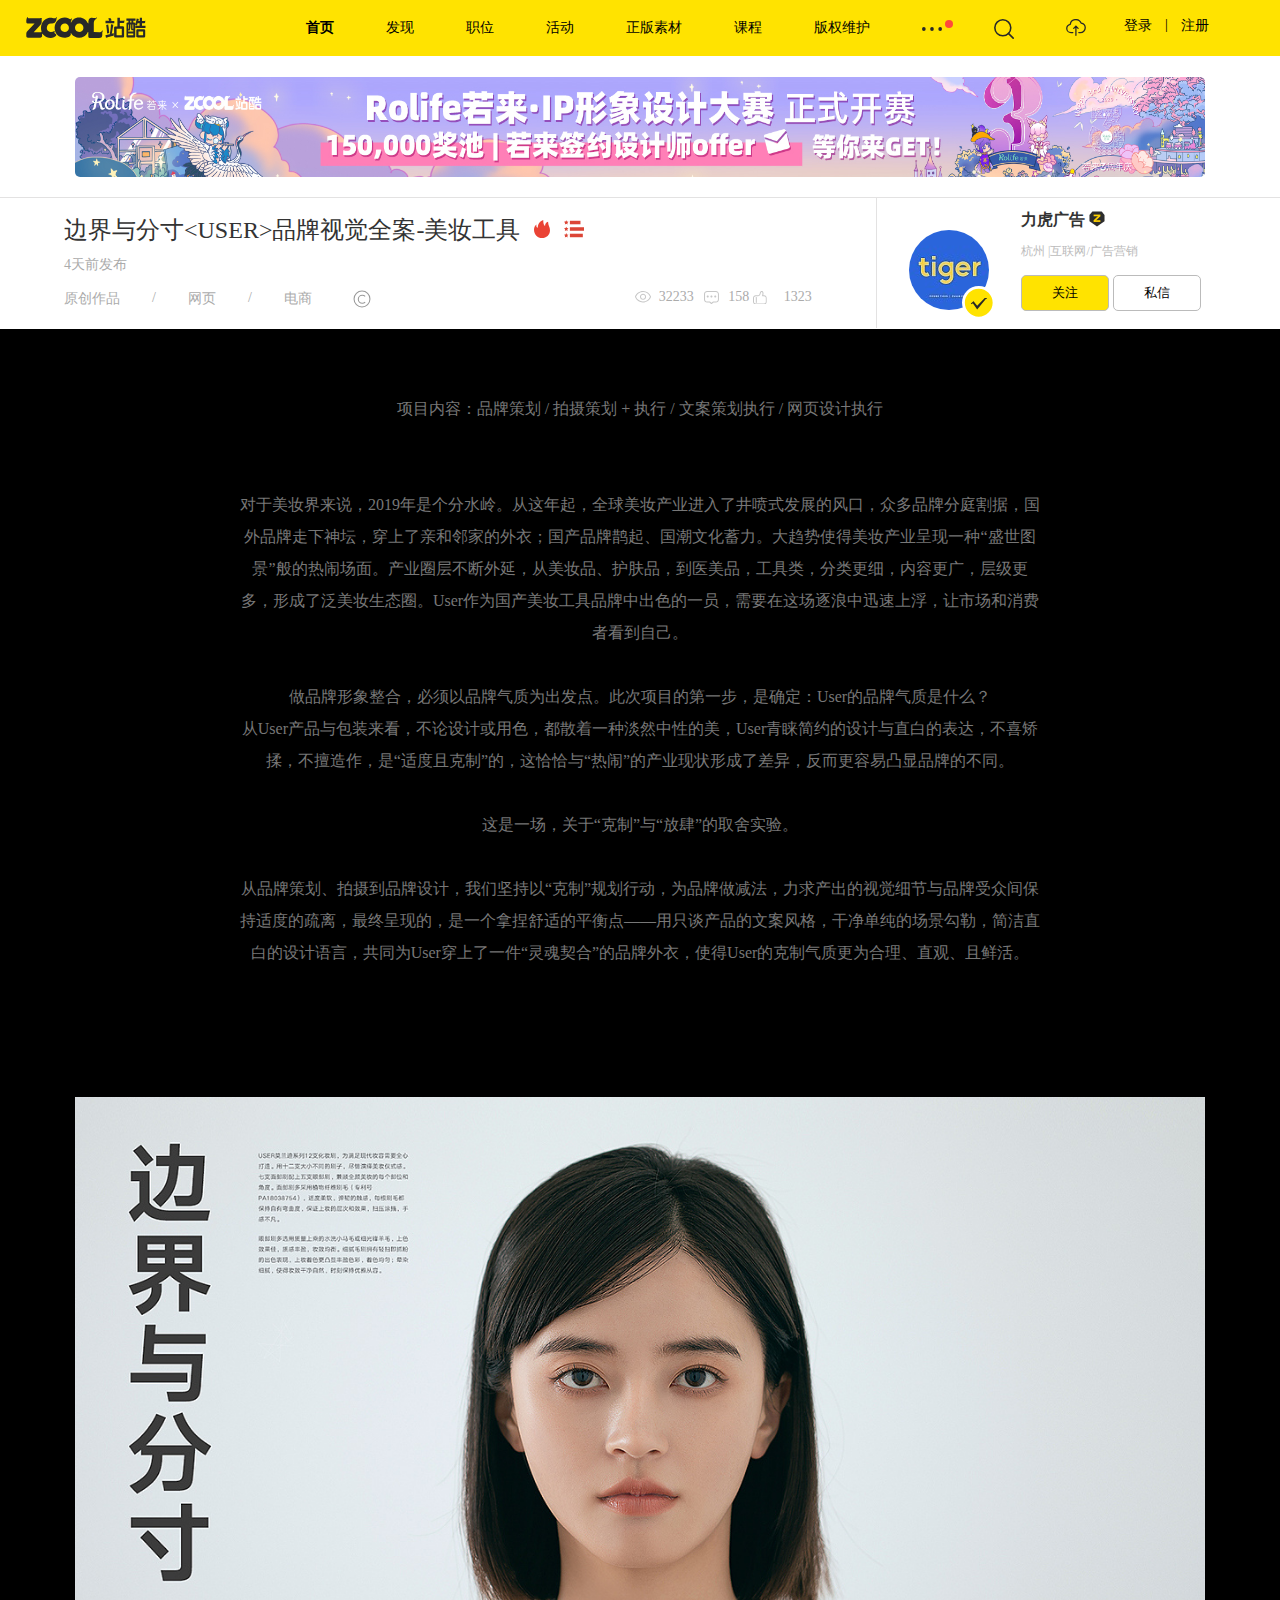
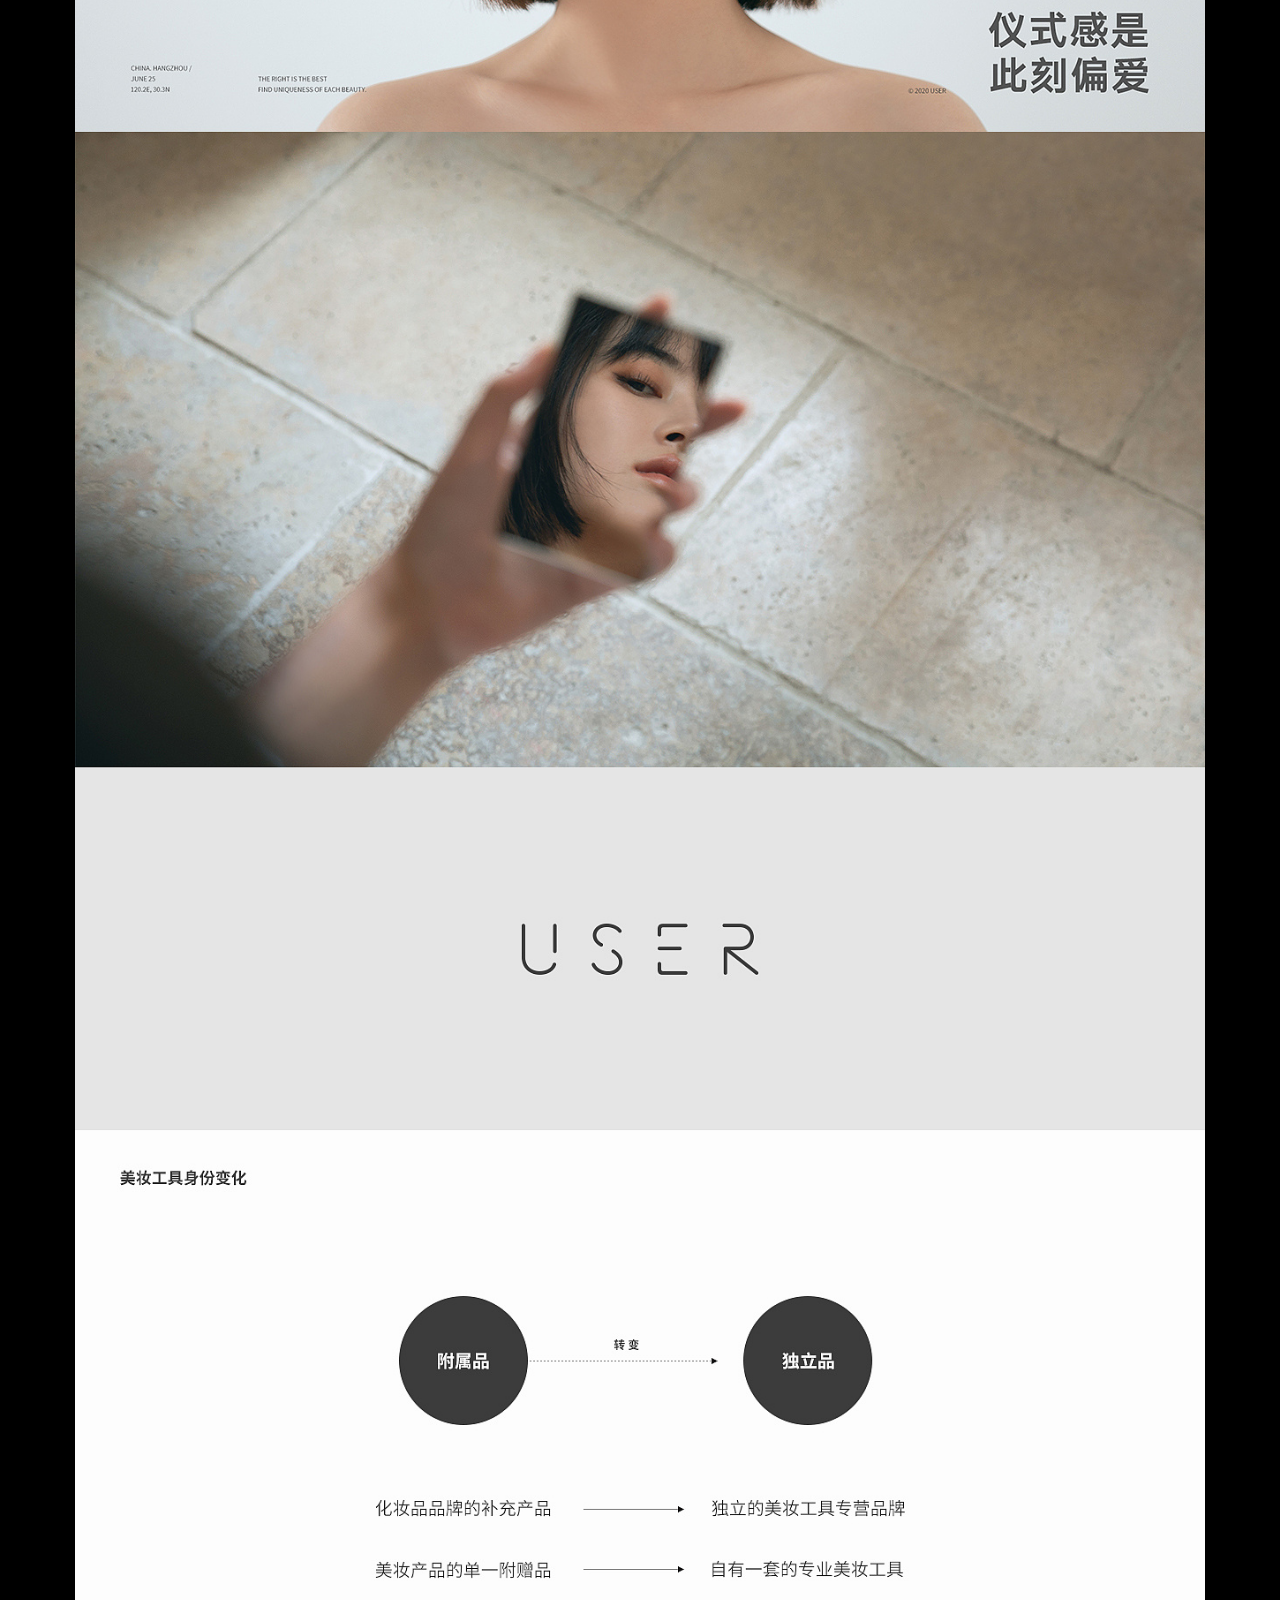
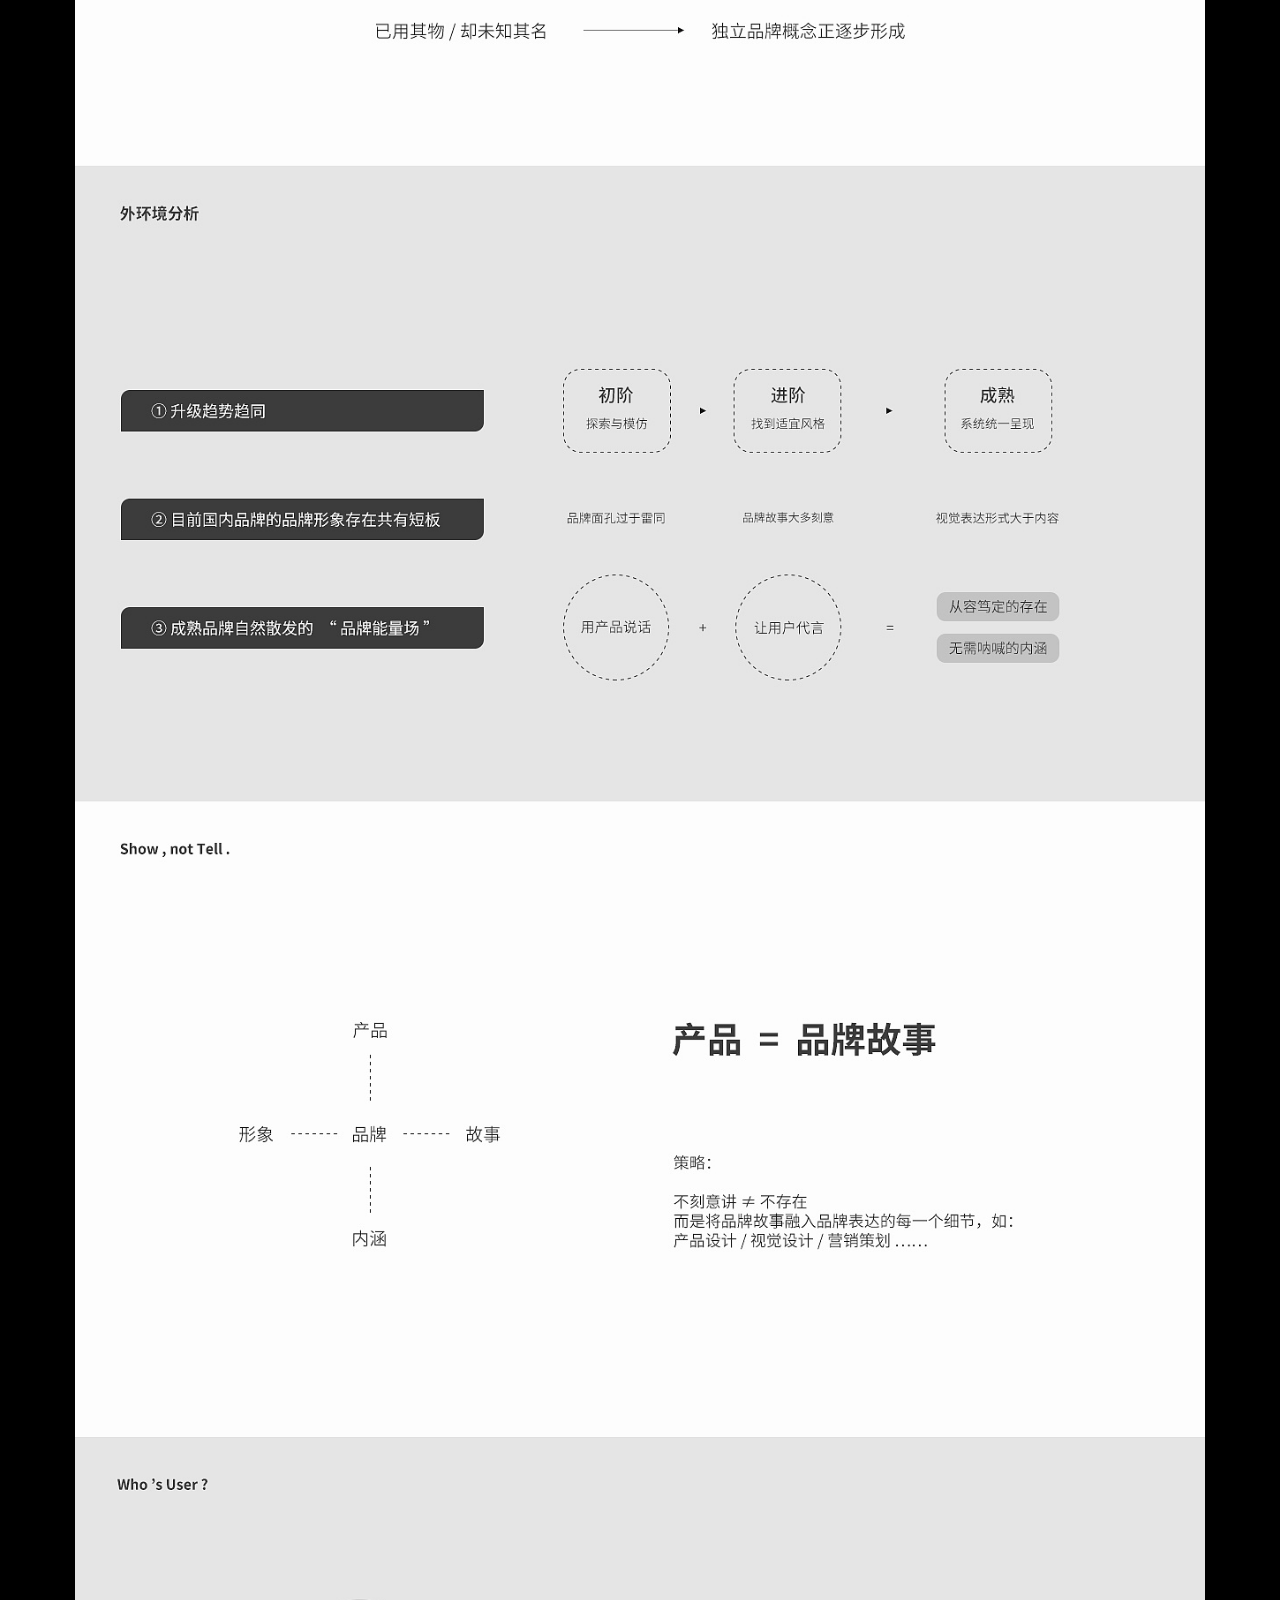
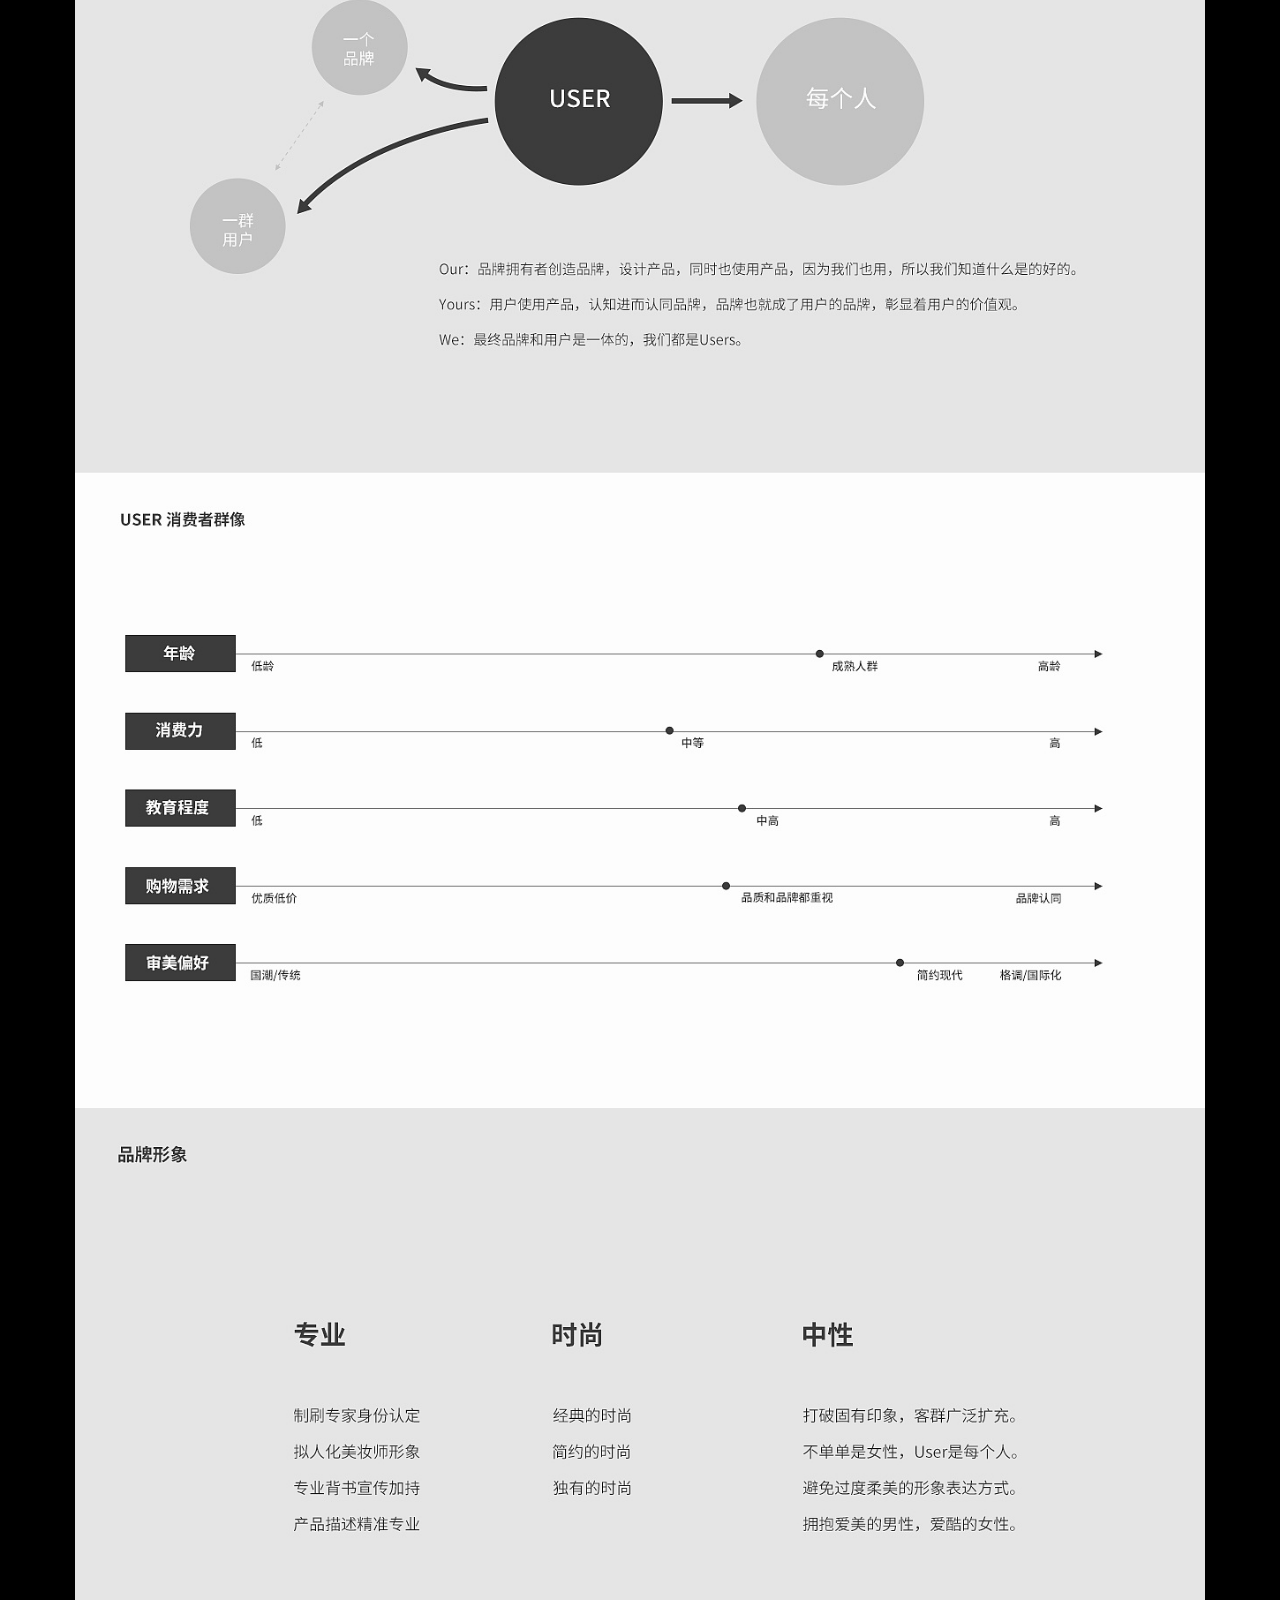
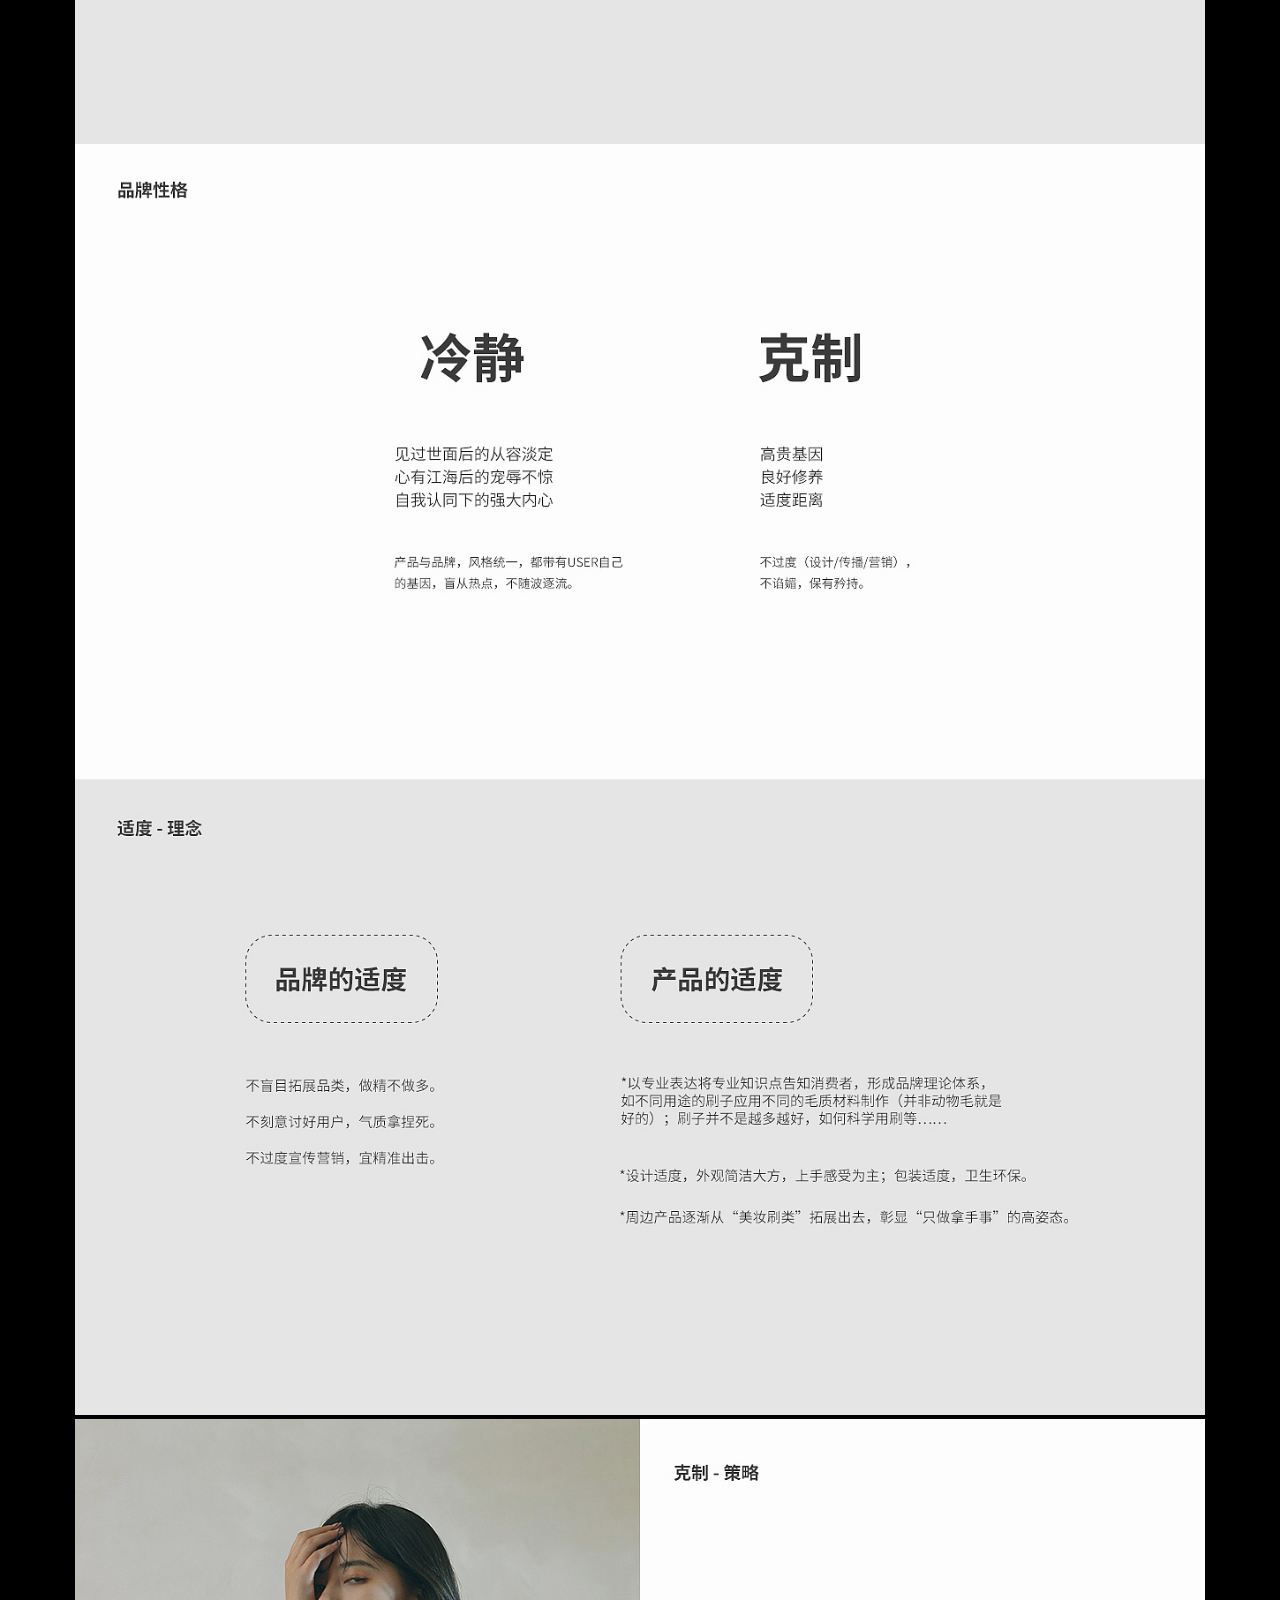
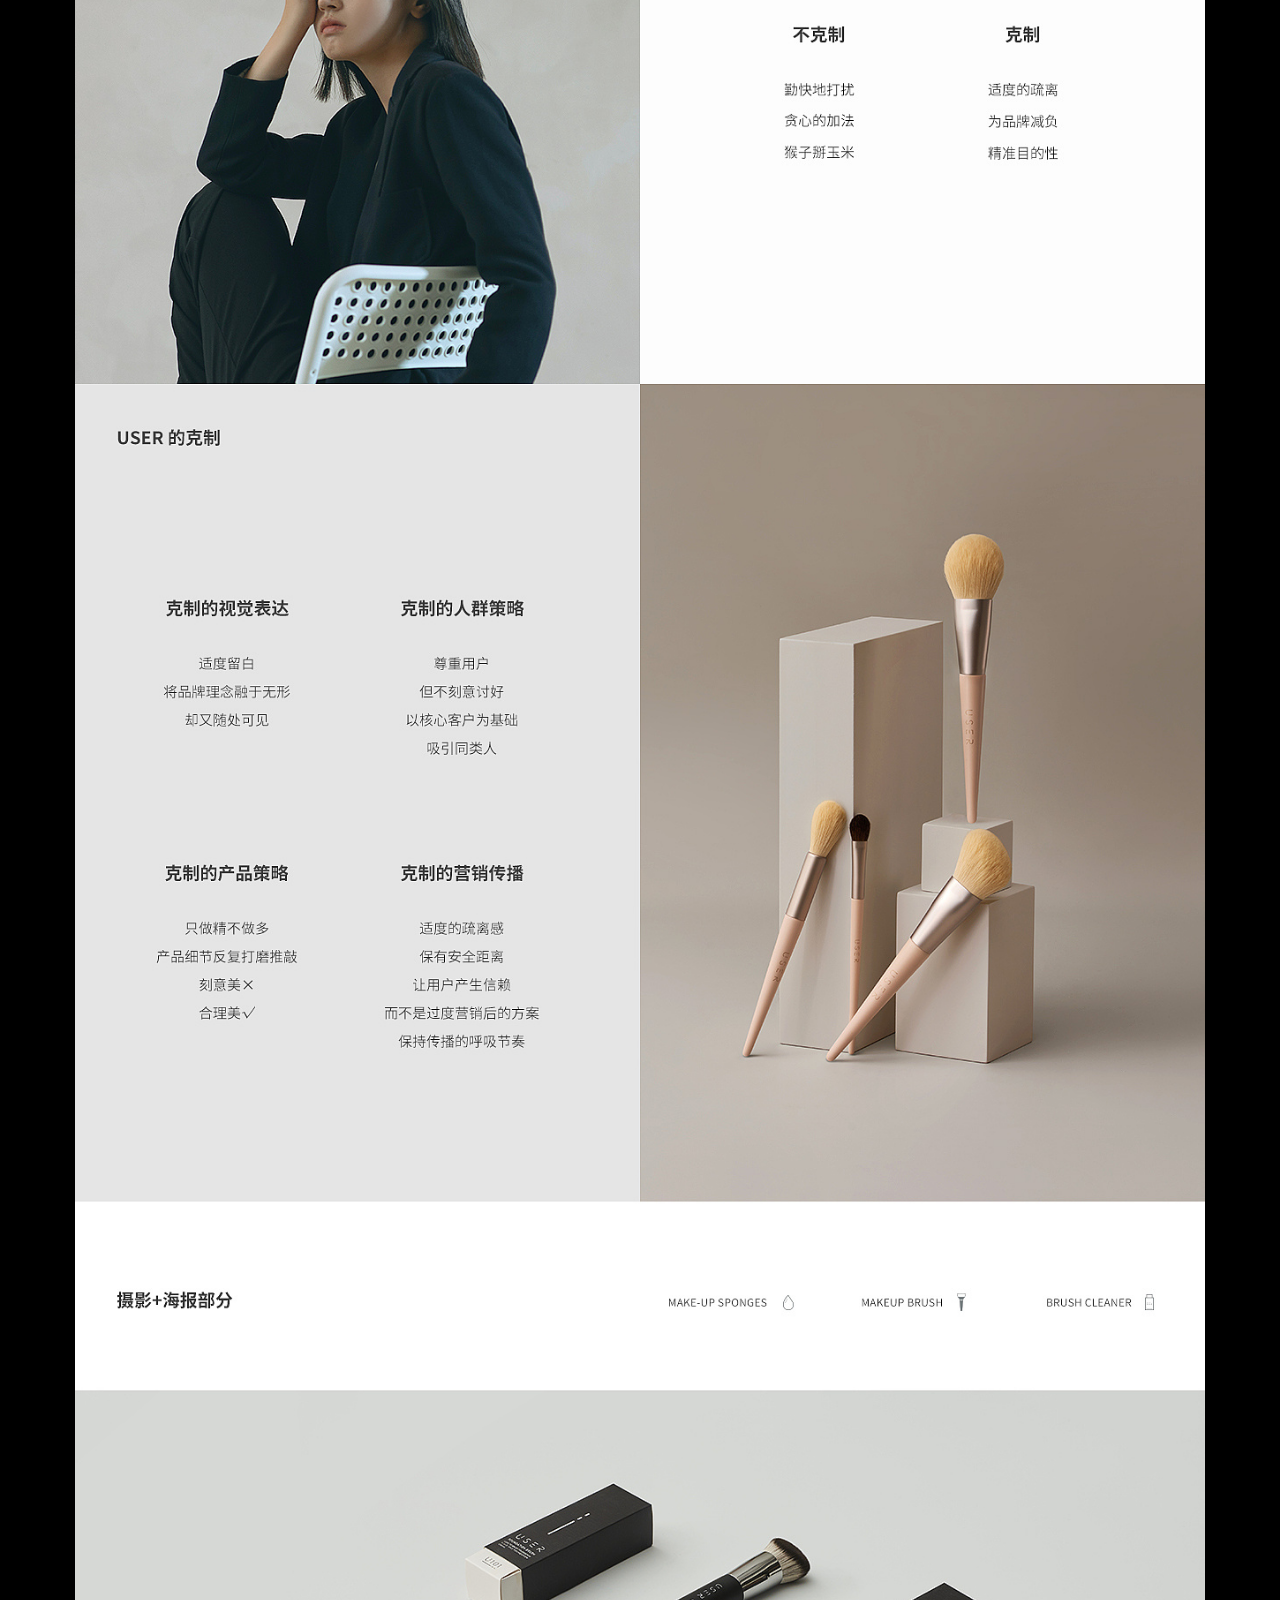
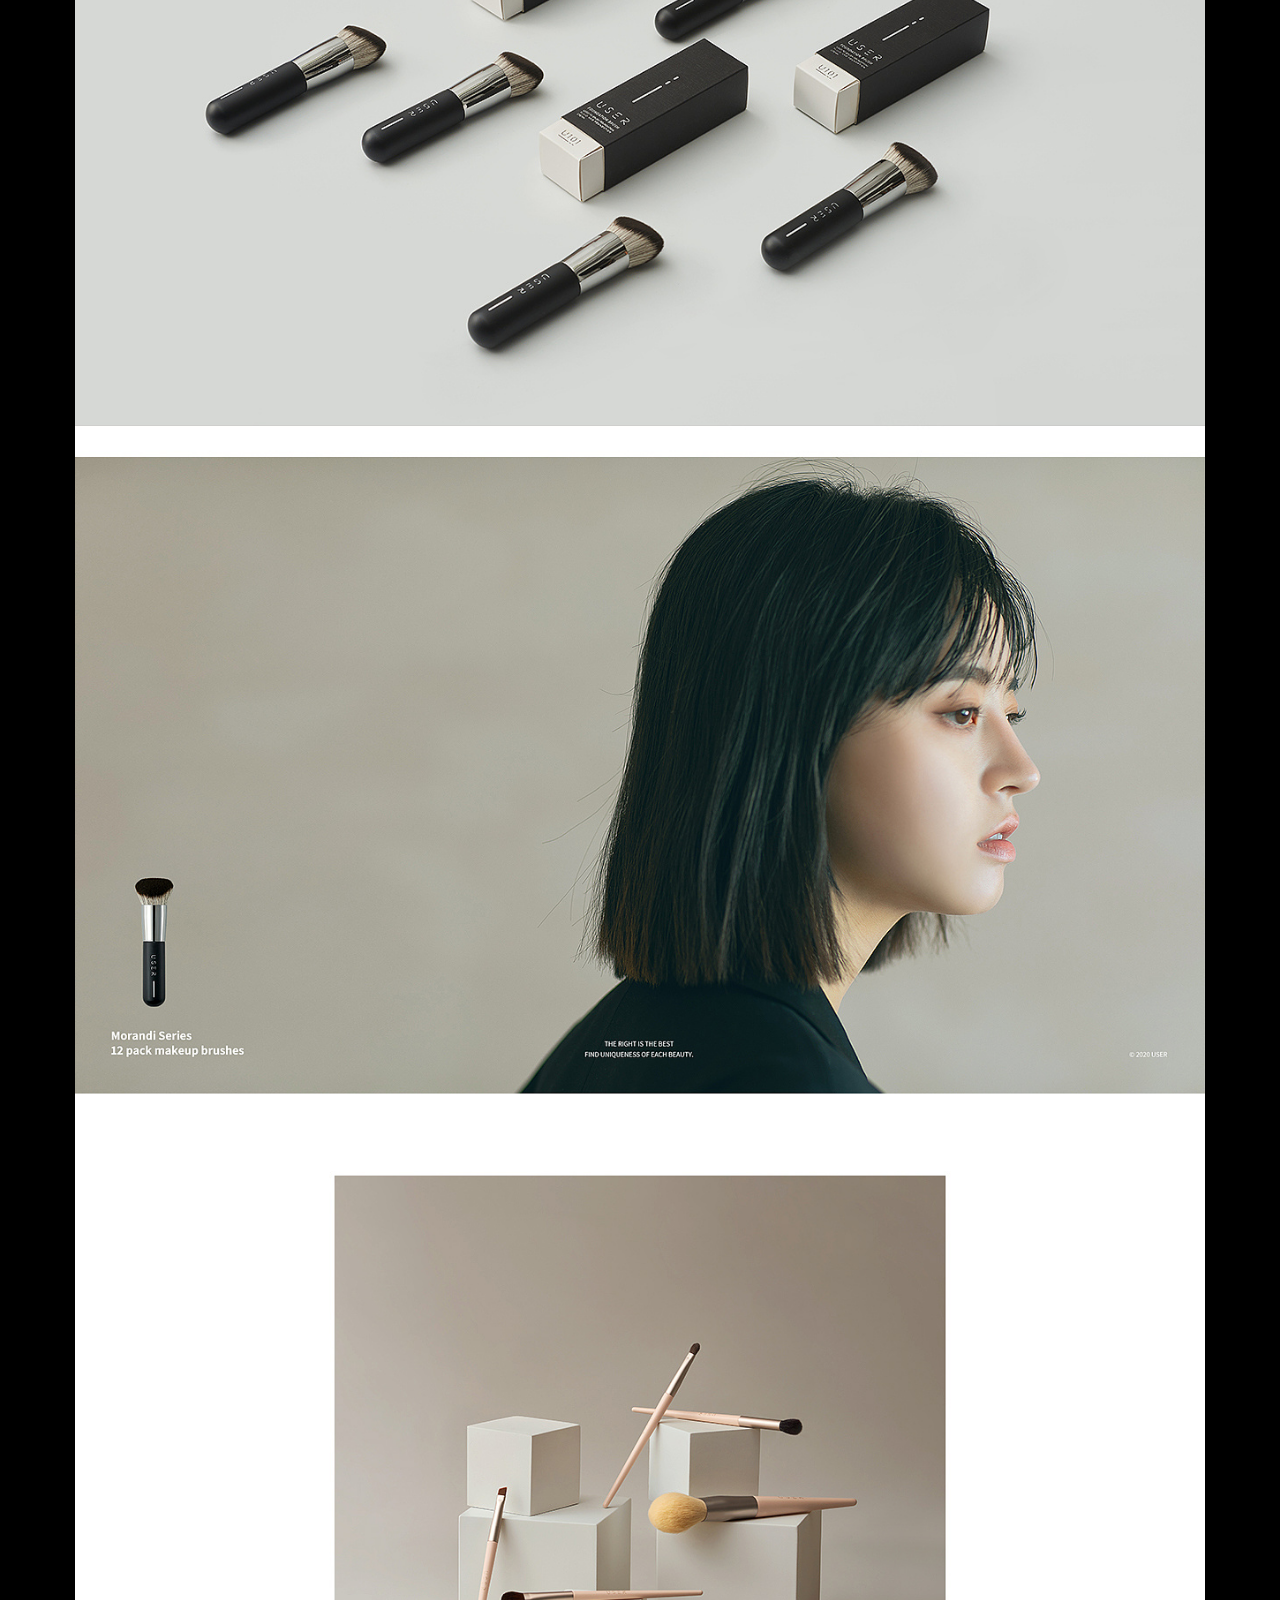
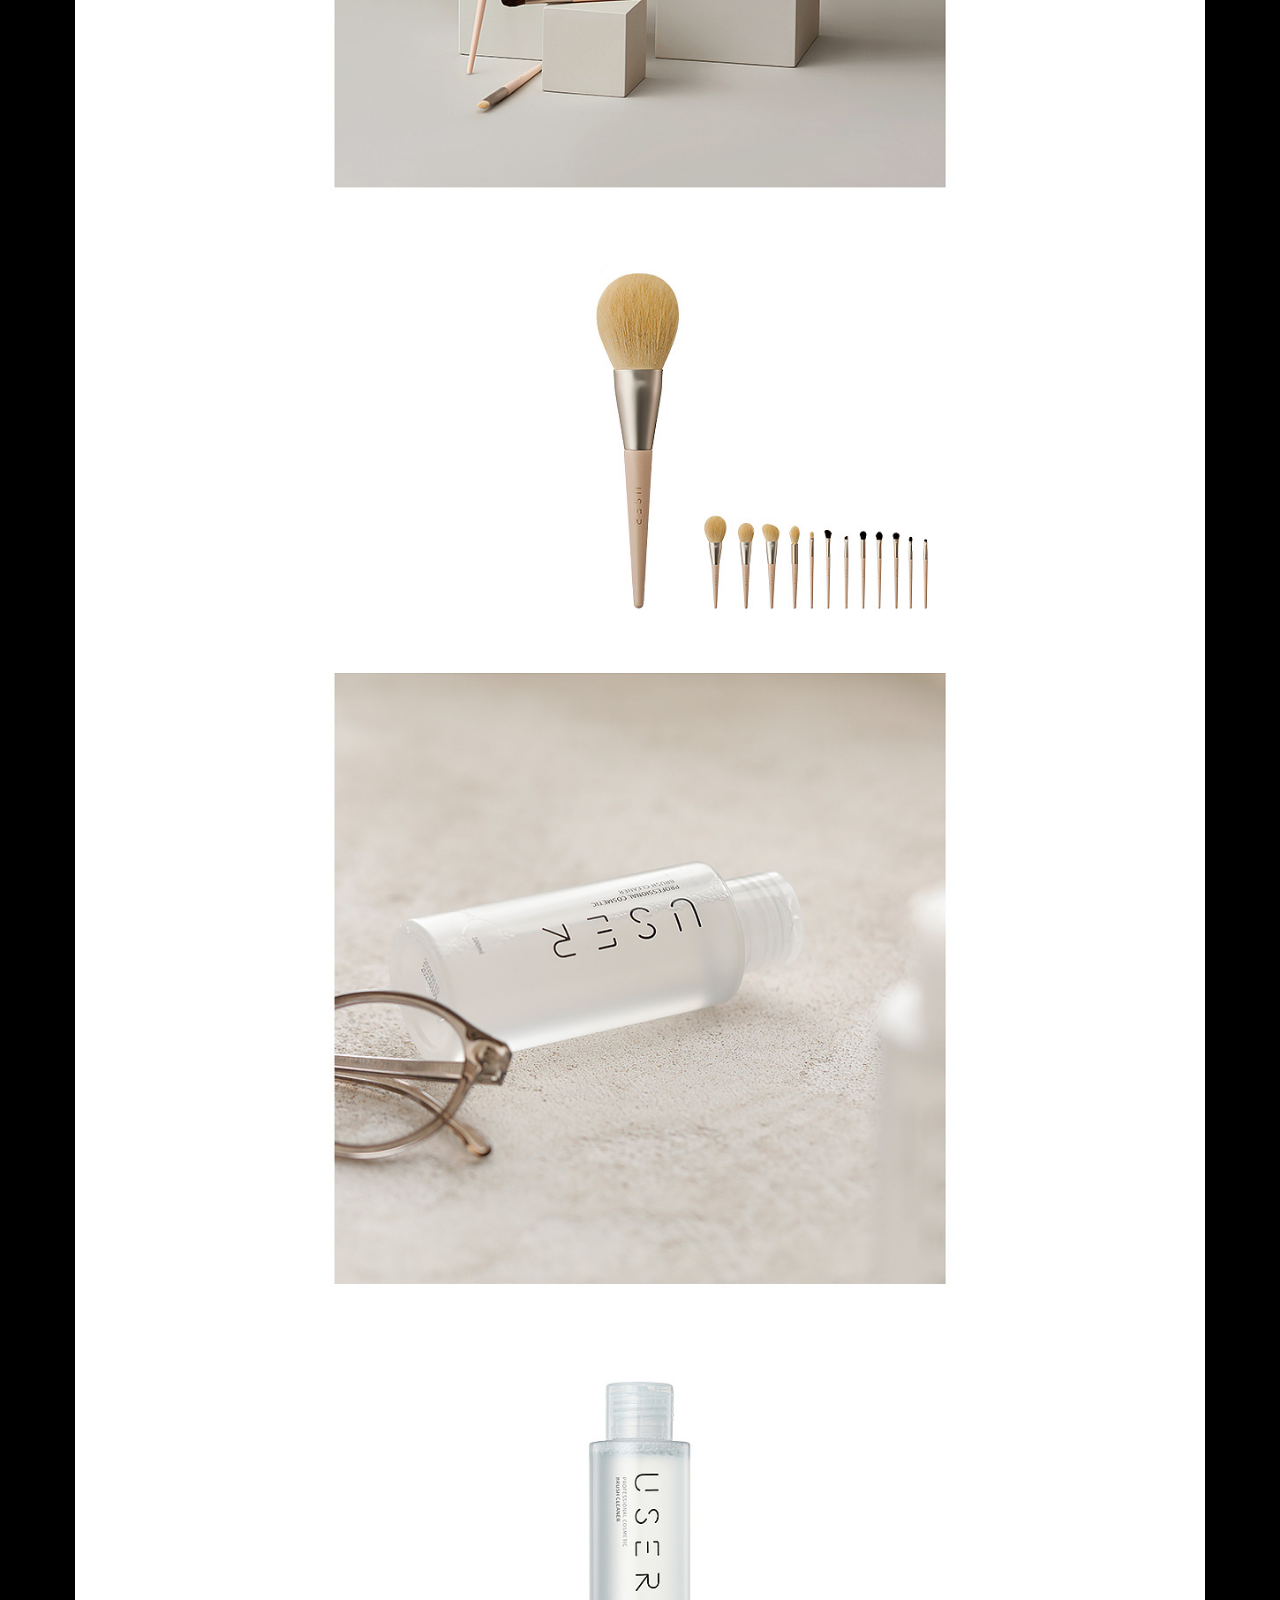
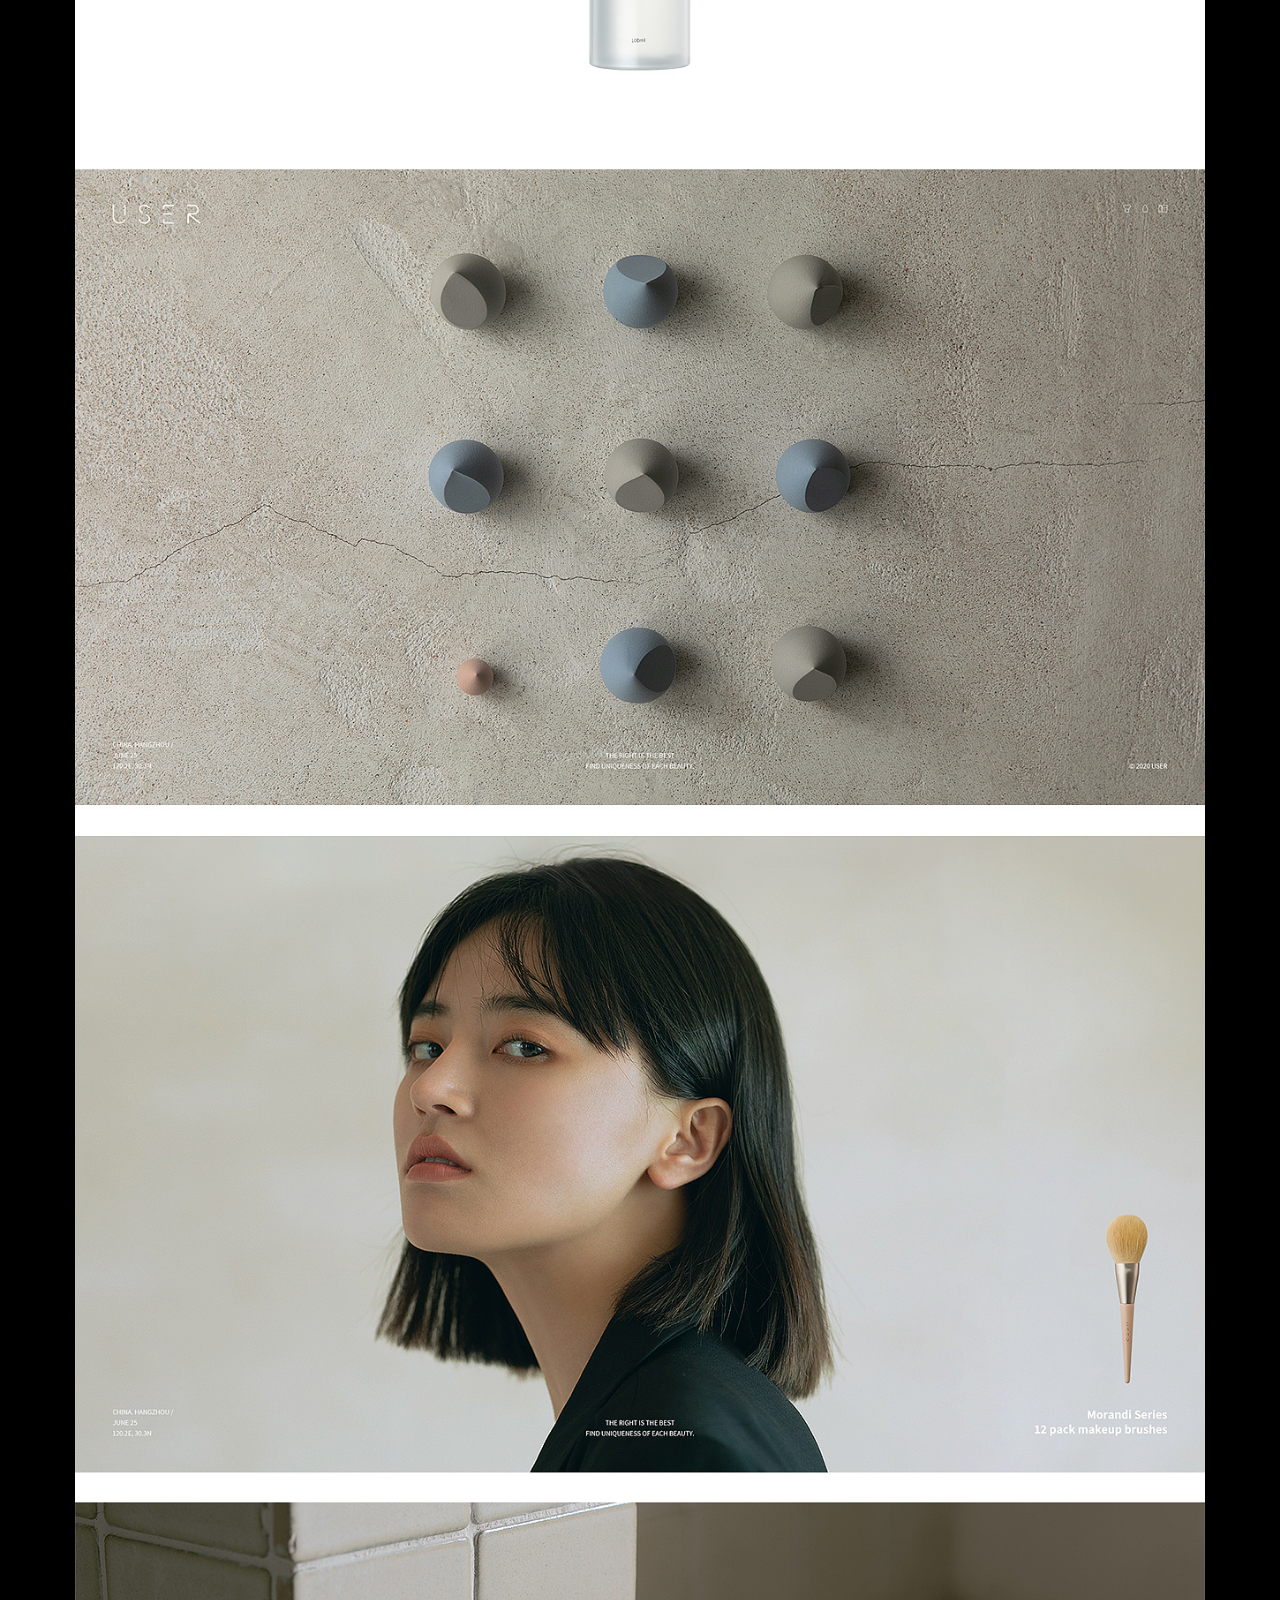
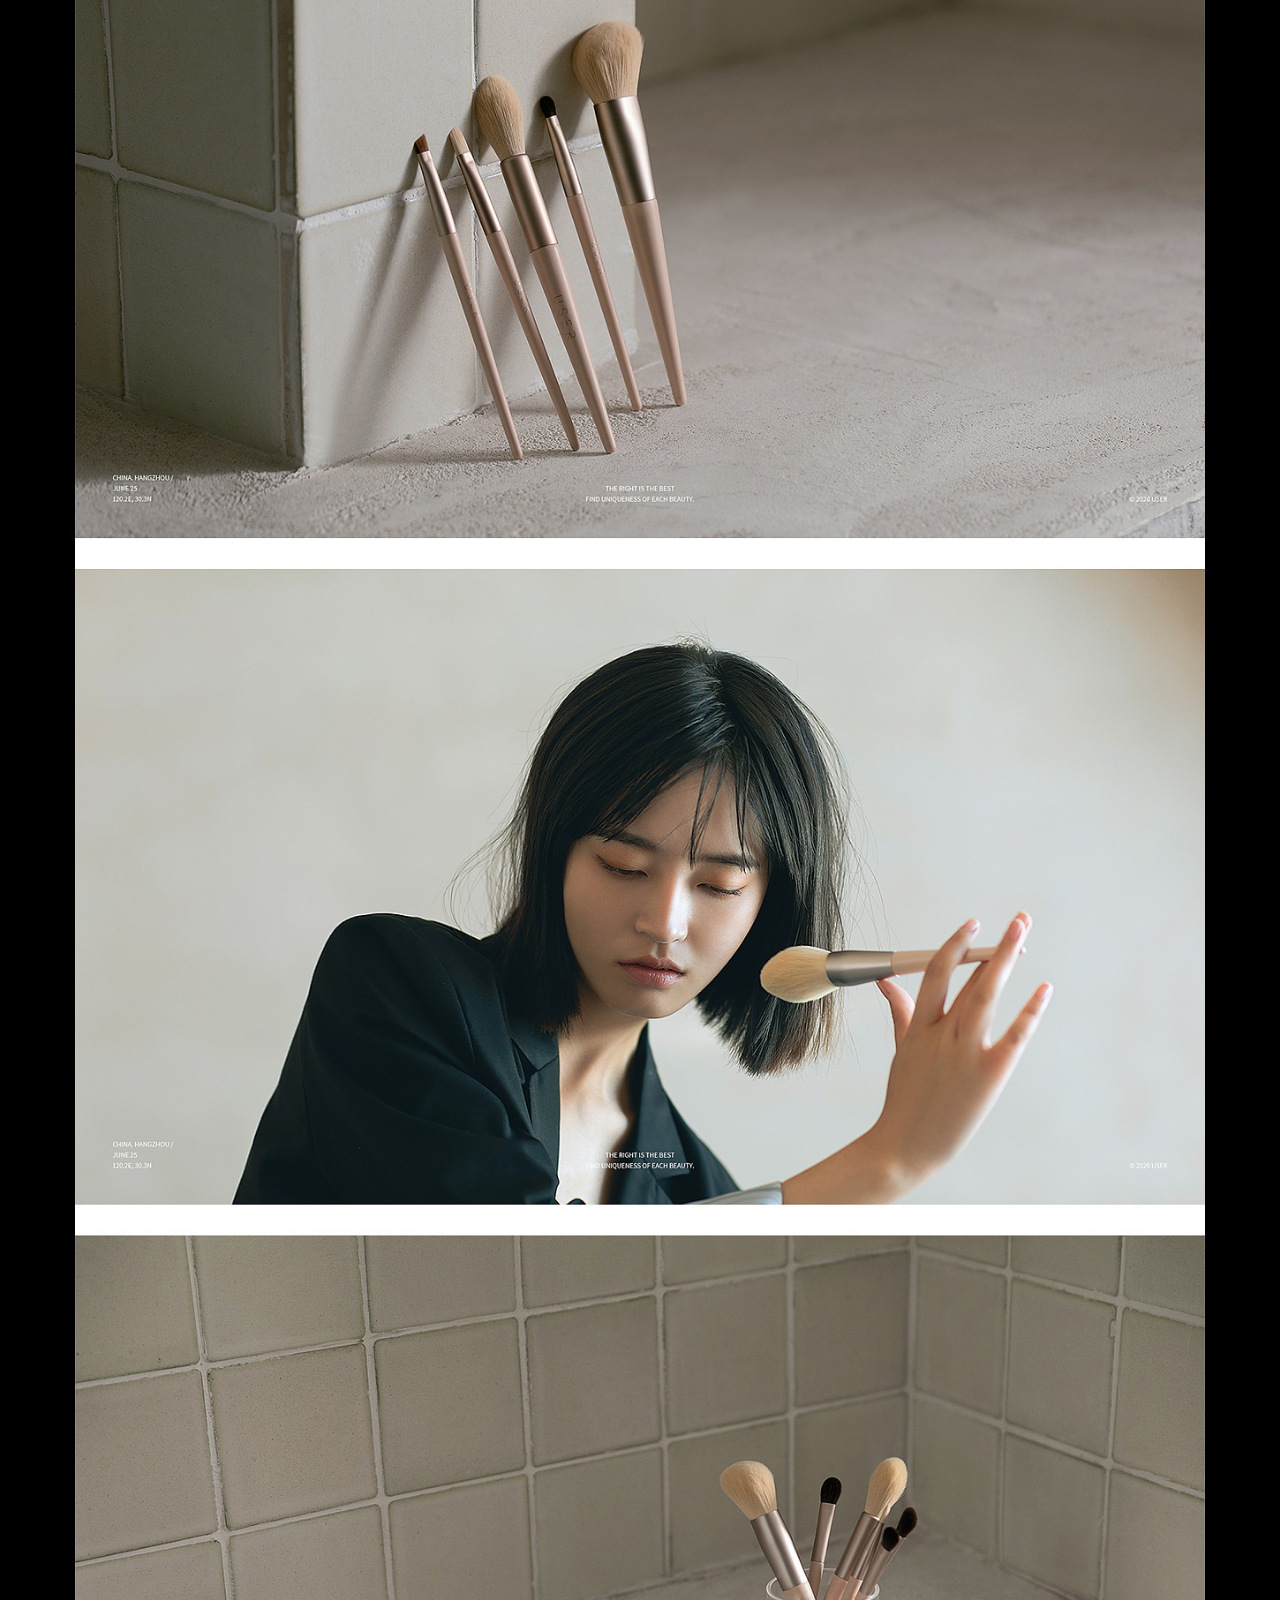
==== commit cebc5498: "zqn:upload pro" ====
--- a/details.html
+++ b/details.html
@@ -4,10 +4,46 @@
     <meta charset="UTF-8">
     <meta name="viewport" content="width=device-width, initial-scale=1.0">
     <title>Document</title>
+    <link rel="stylesheet" href="./css/header.css">
     <link rel="stylesheet" href="./css/details.css">
+    <link rel="stylesheet" href="./css/footer.css">
     <style>*{margin: 0;padding: 0;}</style>
 </head>
 <body>
+    <!-- 头 -->
+    <!-- 导航栏 -->
+     <div class="nav_bg ">
+        <!-- 左边logo -->
+        <div class="logo position float">
+            <a href=""><img src="img/index/logo.svg" alt=""></a>
+        </div>
+        <!-- 中间部分 -->
+        
+        <ul class="my_li float ul_position my_text">
+            <li class="float my-text-wight">首页</li>
+            <li class="float">发现</li>
+            <li class="float">职位</li>
+            <li class="float">活动</li>
+            <li class="float">正版素材</li>
+            <li class="float">课程</li>
+            <li class="float">版权维护</li>
+            <li class="float my_img"><span><img src="img/index/nav-more.svg" alt=""></span>
+            <span>
+                <sup class="nav_dot_sup"></sup>
+            </span></li>
+            <li class="float my_img"><a href=""><img src="img/index/nav-search.svg" alt=""></a></li>
+            <li class="float my_img"><a href=""><img src="img/index/nav-upload.svg" alt=""></a></li>
+        </ul>
+     
+        <!-- 右边图标 -->
+        <div>
+            <ul class="float my_li d_position my_text size">
+                <li class="float ml"><a href="login1.html" target="_blank">登录</a></li> 
+                <li class="float ml">|</li>
+                <li class="float ml"><a href="user_reg1.html" target="_blank">注册</a></li>
+            </ul>
+        </div>
+    </div>
     <!-- 顶部图片 -->
     <div id="top">
       <a href=""><img src="./img/details/top-img.jpg" alt=""></a>
@@ -112,50 +148,236 @@
        </div>
     </div>
     <!-- 中间推荐区域 -->
-    <div class="detail-recommend-box">
-        <!-- 上部 -->
-        <div class="detail-recommend-div">
+    <div class="details-recommends-box">
+        <!-- 上 -->
+        <div class="recomment-top">
             <img src="./img/details/dianzan.svg" alt="">
-            <span>1395</span>
+            <span>1495</span>
+        </div>
+        <!-- 中 -->
+        <div class="recomment-middle">
+            -<span>23</span>位站酷推荐设计师推荐-
         </div>
         <!-- 下 -->
-        <div class="text-center">
-           -<span>23</span>位站酷设计师推荐-
-           <div class="designers">
-               <div class="designer">
-                   <a href=""><img src="./img/details/head1.jpg" alt=""></a>
-               </div>
-               <div class="designer">
-                    <a href=""><img src="./img/details/head2.jpg" alt=""></a>
-                </div>
-                <div class="designer">
-                    <a href=""><img src="./img/details/head3.jpg" alt=""></a>
-                </div>
-                <div class="designer">
-                    <a href=""><img src="./img/details/head4.jpg" alt=""></a>
-                </div>
-                <div class="designer">
-                    <a href=""><img src="./img/details/head5.jpg" alt=""></a>
-                </div>
-                <div class="designer">
-                    <a href=""><img src="./img/details/head6.jpg" alt=""></a>
-                </div>
-                <div class="designer">
-                    <a href=""><img src="./img/details/head7.jpg" alt=""></a>
-                </div>
+        <div class="recomment-bottom">
+            <a href=""><img src="./img/details/head1.jpg" alt=""></a>
+            <a href=""><img src="./img/details/head2.jpg" alt=""></a>
+            <a href=""><img src="./img/details/head3.jpg" alt=""></a>
+            <a href=""><img src="./img/details/head4.jpg" alt=""></a>
+            <a href=""><img src="./img/details/head5.jpg" alt=""></a>
+            <a href=""><img src="./img/details/head6.jpg" alt=""></a>
+            <a href=""><img src="./img/details/head7.jpg" alt=""></a>
+        </div>
+    </div>
+    <!-- 下方其他用户作品推荐创作 -->
+    <div class="bottom-bg">
+        <div class="recommends">
+            <ul class="recommends-ul">
+                <li><a href=""><img src="./img/details/under1.jpg" alt=""><div class="img-div" title="一个大且坚固的拥抱&lt;凡客居&gt;设计全案">一个大且坚固的拥抱</div></a></li>
+                <li><a href=""><img src="./img/details/under2.jpg" alt=""><div class="img-div" title="&lt;千妍·画眉章&gt;千面美人妆">&lt;千妍·画眉章&gt;千面美人妆</div></a></li>
+                <li><a href=""><img src="./img/details/under3.jpg" alt=""><div class="img-div" title="加油地球！力虎2019部分优秀作品展">加油地球！力虎2019部分...</div></a></li>
+                <li><a href=""><img src="./img/details/under4.jpg" alt=""><div class="img-div" title="身心自由的行走&lt;圣佐治&gt;品牌视觉分享">身心自由的行走&lt;圣佐治&gt;</div></a></li>
+                <li><a href=""><img src="./img/details/under5.jpg" alt=""><div class="img-div" title="初心所致 一本不二&lt;初心&gt;品牌视觉分享">初心所致 一本不二</div></a></li>
+            </ul> 
+        </div>
+        <!-- 下方作品展示评论等 -->
+        <div class="details-bottom">
+            <!-- 左边广告 -->
+            <div class="details-bottom-left">
+                <!-- 上 -->
+                <div class="details-bottom-left-top">
+                    <div class="title">标签</div>
+                    <div class="btns">
+                        <a href=""><button class="left-btn-style">美妆</button></a>
+                        <a href=""><button class="left-btn-style">力虎</button></a>
+                        <a href=""><button class="left-btn-style">首页</button></a>
+                        <a href=""><button class="left-btn-style">详情页</button></a>
+                        <a href=""><button class="left-btn-style">化妆工具</button></a>
+                    </div>
+                </div>
+                <!-- 中 -->
+                <div class="details-bottom-left-middle">
+                   <div class="production">
+                       <h3 class="show-list-title">作品信息</h3>
+                       <a href=""><img src="./img/details/shixinjiantou.svg" alt=""></a>
+                   </div>
+                   <div class="info-list">
+                       <p class="info-list-title">创作团队</p>
+                       <div class="info-list-team">
+                           <img src="./img/details/group.png" alt="">
+                           <span>
+                               <a href="">力虎广告</a>
+                               <div class="dizhi">
+                                <img src="./img/details/dingwei-icon.svg" alt="">   
+                                杭州</div>
+                           </span>
+                       </div>
+                       <div>
+                          <p class="info-list-title">创作时间</p>
+                          <p class="info-list-title">2020/7/11</p>
+                       </div>
+                   </div>
+                </div>
+                <!-- 下 -->
+                <div class="left-bottom-img">
+                    <a href=""><img src="./img/details/adv.jpg" alt=""></a>
+                </div>
+            </div>
+            <!-- 右边课程推荐 -->
+            <div class="details-bottom-right">
+                <!-- 收藏 -->
+                <div class="collect">
+                    <!-- 上 -->
+                    <div class="collect-top">
+                        <span class="collect-top-span1">收录与收藏夹</span>
+                        <a href=""><span>查看更多&nbsp;&nbsp;&gt;</span></a>
+                    </div>
+                    <!-- 下 -->
+                    <div class="collect-bottom">
+                        <ul class="collect-bottom-ul">
+                            <li><img src="./img/details/course1.jpg" alt="">
+                            <div class="collect-bottom-ul-div">网页-电商</div></li>
+                            <li><img src="./img/details/course2.jpg" alt="">
+                            <div class="collect-bottom-ul-div">Web</div></li>
+                            <li><img src="./img/details/course3.jpg" alt="">
+                            <div class="collect-bottom-ul-div">网页设计</div></li>
+                            <li><img src="./img/details/course4.jpg" alt="">
+                            <div class="collect-bottom-ul-div">品牌设计</div></li>   
+                        </ul>
+                    </div>
+                </div>
+                <!-- 登录后评论 -->
+                <div class="login-pinglun">
+                    <div class="denglu">
+                        <button class="denglu-btn-style">登录</button>后发表评论
+                    </div> 
+                </div>
+                <!-- 下方评论 -->
+                <div class="buttom-pinglun">
+                   <p class="commenttxt">
+                    全部评论
+                   <span class="txt">175</span>
+                   </p>
+                   <div class="all-comment">
+                       <div class="comment-info">
+                           <img src="./img/details/comment1.jpg" alt="">
+                           <div class="comment-list">
+                               <a href="">营销策划Eason彪</a>
+                               <p>心有江海，宠辱不惊，被这句文案震撼到了</p>
+                               <div class="comment-list-time">
+                                   <span>1小时前</span>
+                                   <div class="tubiao">
+                                       <span class="comment-pingluntubiao"></span>
+                                       <span class="comment-dianzantubiao">0</span>
+                                   </div>
+                                </div>
+                           </div>
+                       </div>
+                       <div class="comment-info">
+                          <img src="./img/details/comment2.jpg" alt="">
+                          <div class="comment-list">
+                             <a href="">甄乐视觉</a>
+                             <p>赞赞赞，作品很喜欢</p>
+                             <img src="./img/details/z_daxiao.gif" alt="">
+                             <div class="comment-list-time">
+                                 <span>1小时前</span>
+                                 <div class="tubiao">
+                                     <span class="comment-pingluntubiao"></span>
+                                     <span class="comment-dianzantubiao">0</span>
+                                  </div>
+                                </div>
+                            </div>
+                        </div>
+                        <div class="comment-info">
+                            <img src="./img/details/comment1.jpg" alt="">
+                            <div class="comment-list">
+                                <a href="">营销策划Eason彪</a>
+                                <p>心有江海，宠辱不惊，被这句文案震撼到了</p>
+                                <div class="comment-list-time">
+                                    <span>1小时前</span>
+                                    <div class="tubiao">
+                                        <span class="comment-pingluntubiao"></span>
+                                        <span class="comment-dianzantubiao">0</span>
+                                    </div>
+                                 </div>
+                            </div>
+                        </div>
+                        <div class="comment-info">
+                           <img src="./img/details/comment2.jpg" alt="">
+                           <div class="comment-list">
+                              <a href="">甄乐视觉</a>
+                              <p>赞赞赞，作品很喜欢</p>
+                              <img src="./img/details/z_daxiao.gif" alt="">
+                              <div class="comment-list-time">
+                                  <span>1小时前</span>
+                                  <div class="tubiao">
+                                      <span class="comment-pingluntubiao"></span>
+                                      <span class="comment-dianzantubiao">0</span>
+                                   </div>
+                                 </div>
+                             </div>
+                         </div>
+                   </div>
+                   <!-- 查看更多评论 -->
+                   <div class="more">
+                      <a href="">查看更多评论</a>
+                    </div>
+                    <!-- 课程推荐 -->
+                    <div class="collect-bottom">
+                        <ul class="collect-bottom-ul">
+                            <li><img src="./img/details/course1.jpg" alt="">
+                            <div class="collect-bottom-ul-div">网页-电商</div></li>
+                            <li><img src="./img/details/course2.jpg" alt="">
+                            <div class="collect-bottom-ul-div">Web</div></li>
+                            <li><img src="./img/details/course3.jpg" alt="">
+                            <div class="collect-bottom-ul-div">网页设计</div></li>
+                            <li><img src="./img/details/course4.jpg" alt="">
+                            <div class="collect-bottom-ul-div">品牌设计</div></li>   
+                        </ul>
+                    </div>
+                </div>
+            </div>
+        </div>
+    </div>
+    <!-- 脚 -->
+    <!-- 脚 -->
+    <div id="footer">
+        <div class="footer-warpper">
+         <div class="footer-wrapper-top">
+           <div class="footer-wrapper-top-left">
+             <ul class="footer-ul">
+               <li><a href="javascript:;">移动版</a></li>
+               <li><a href="javascript:;">关于我们</a></li>
+               <li><a href="javascript:;">用户协议</a></li>
+               <li><a href="javascript:;">隐私政策</a></li>
+               <li><a href="javascript:;">侵权诉讼</a></li>
+               <li><a href="javascript:;">企业服务</a></li>
+               <li><a href="javascript:;">帮助中心</a></li>
+               <li><a href="javascript:;">联系我们</a></li>
+               <li><a href="javascript:;">中文</a></li>
+               <li><a href="javascript:;">English</a></li>
+             </ul>
            </div>
-        </div>
-    </div>
-    <!-- 分享收藏 -->
-    <div></div>
-    <!-- 下方其他用户作品推荐创作 -->
-    <div></div>
-    <!-- 下方作品展示评论等 -->
-    <div>
-        <!-- 左边广告 -->
-        <div></div>
-        <!-- 右边课程推荐 -->
-        <div></div>
-    </div>
+           <div class="footer-wrapper-top-right">
+             <a href="javascript:;"><img src="./img/footer/wechat.png" alt=""></a>
+             <a href="javascript:;"><img src="./img/footer/weibo.png" alt=""></a>
+           </div>
+         </div>
+         <div class="footer-wrapper-middle">
+           <span><a href=""><img src="./img/footer/jing.png" alt="">京公网安备11010502000501号     |</a></span>
+           <span><a href="">广播电视节目制作经营许可证（京）字第06990号     |</a></span>
+           <span><a href="">京ICP备11017824号     |</a></span>
+           <span><a href="">京ICP证130164号     |</a></span>
+         </div>
+         <div class="footer-wrapper-bottom">
+           <span><a href="">营业执照     |</a></span>
+           <span><a href="">网上有害信息举报专区     |</a></span>
+           <span><a href="">不良信息举报电话：010-56538658     |</a></span>
+           <span><a href="">举报邮箱  jubao@zcool.com.cn     |</a></span>
+           <span><a href="">联系电话：010-56538600     |</a></span>
+           <span><a href="">Copyright © 2006-2020 </a></span>    
+         </div>
+        </div>
+     </div>
 </body>
 </html>--- a/css/header.css
+++ b/css/header.css
@@ -0,0 +1,90 @@
+*{margin: 0;padding: 0;}
+/* 鼠标放ul>li 上，显示小手 */
+ul>li{
+    cursor:pointer;
+}
+/* nav背景色 */
+.nav_bg{
+    background: #ffe300;
+    width: 100%;
+    height: 56px;
+}
+/* nav左边logo大小 位置 */
+.logo{
+    width: 120px;
+    height: 20px;
+    padding-top: 17px;
+    margin-left: 26px;
+}
+/*中间清除边距溢出*/
+.position::after{
+    content: "";
+    display: table;
+}
+/* li去掉点 */
+.my_li{list-style: none;}
+/* 左浮动 */
+.float{
+    float:left;
+}
+/* nav中间部分ul位置 */
+.ul_position{
+    margin-left: 10rem;
+    margin-top: 19px;
+}
+/* 导航栏img大小 */
+.my_img{
+    width: 20px;
+    height: 20px;
+}
+/* nav字体大小 */
+.my_text{
+    font-size: 14px;
+}
+/*  "首页"字体*/
+.my-text-wight{
+    font-weight: 600;
+} 
+
+/* 除了第一个子元素外，每个子元素添加的样式 */
+div.nav_bg>ul>li:not(:first-child){
+    margin-left: 52px;
+}
+/* 登录、注册位置 */
+.d_position{
+  margin-top: 17px;
+  margin-left: 25px;
+}
+.size{
+    width: 117px;
+    height: 60px;
+}
+.ml{
+    margin-left: 13px;
+}
+.ml a{
+    text-decoration: none;
+    color: #000;
+}
+/* nav中小红点 */
+.nav_dot_sup{
+    display: inline-block;
+    width: 8px;
+    height: 8px;
+    background: #ff4a3b;
+    border-radius: 50%;
+    margin:0 0 2px 3px;
+    position: absolute;
+    top:20px;
+}
+/* nav-ul hover */
+.nav-ul>li:hover{
+    width: 76px;
+    height: 56px;
+    background: #000;
+    box-sizing: border-box;
+    line-height: 56px;
+    color: #ffe300;
+    text-align: center;
+    display: inline-block;
+}
--- a/css/details.css
+++ b/css/details.css
@@ -9,7 +9,6 @@
     width: 1130px;
     height: 100px;
     border-radius: 5px;
-    margin-top: 14px;
 }
 .work-details-wrap{
     width: 100%;
@@ -197,27 +196,393 @@
     width: 1130px;
 }
 /* 中间推荐部分 */
-.detail-recommend-box{
-    width: 1130px;
-    text-align: center; 
-    margin: 0 auto;
-    margin-top: 3rem;
-}
-.detail-recommend-div{
+.details-recommends-box{
+    width: 100%;
+    text-align: center;
+    padding-bottom: 3rem;
+}
+/* 上 */
+.recomment-top{
+    margin: 0 auto;
     width: 118px;
     height: 72px;
     line-height: 72px;
+    background:  #ffe300;
+    border-radius: 50px;
+    margin-top: 2rem;
+    text-align: center;
+}
+.recomment-top img{
+    vertical-align: middle;
+}
+/* 中 */
+.recomment-middle{
+    margin-top: 2rem;
+}
+/* 下 */
+.recomment-bottom img{
+    width: 40px;
+    height: 40px;
+    border-radius: 50%;
+    margin-top: 1rem;
+    margin-left: 1rem;
+}
+/* 下方推荐 */
+.bottom-bg{
+    background: #f7f7f7;
+    width: 100%;
+    height: 1600px;
+}
+.recommends{
+    width: 1130px;
+    height: 200px;
+    margin: 0 auto;
+}
+.recommends-ul{
+    display: flex;
+    justify-content: space-around;
+    list-style: none;
+    padding-top: 2rem;
+}
+.recommends-ul>li{
+    width: 205px;
+    height: 200px;
+}
+.recommends-ul img:hover{
+    width: 207px;
+    height: 156px;
+}
+.recommends-ul img{
+    width: 205px;
+    height: 154px;
+    border-top-left-radius: 5px;
+    border-top-right-radius: 5px;
+}
+.recommends-ul a{
+    text-decoration: none;
+    color:#000;
+    font-size: 14px;
+}
+.img-div{
+    width: 205px;
+    height: 30px;
+    line-height: 30px;
+    text-align: center;
+    background: #fff;
+    border-bottom-left-radius: 5px;
+    border-bottom-right-radius: 5px;
+}
+.img-div:hover{
+    color:#d36f16;
+}
+/* 底部 */
+.details-bottom{
+    width: 1130px;
+    height: 300px;
+    display: flex;
+}
+/* 下左 */
+.details-bottom-left{
+    width: 260px;
+    height: 686px;
+   margin-left: 70px;
+  
+}
+.details-bottom-left-top{
+    width: 260px;
+    height: 203px;
+    background: #fff;
+    border-radius: 5px;
+    margin-top: 3rem;
+}
+.title{
+    width: 260px;
+    height: 56px;
+    line-height: 56px;
+    box-sizing: border-box;
+    padding: 0 20px;
+    border-bottom: 1px solid  #e3e2e2;
+}
+/* left-btn-style */
+.left-btn-style{
+    width: 66px;
+    height: 29px;
+    background: #fff;
+    border: 1px solid #bbb;
+    border-radius: 5px;
+    margin-top: 7px;
+    margin-left: 1.5rem;
+}
+.left-btn-style:hover{
+    border: 1px solid #666;
+    cursor:pointer;
+}
+/* 中 */
+.details-bottom-left-middle{
+    width: 260px;
+    height: 267px;
+    background: #fff;
+    border-radius: 5px;
+    margin-top: 1rem;
+}
+.production{
+    width: 260px;
+    height: 56px;
+    line-height: 56px;
+    display: flex;
+    justify-content: space-around;
+    border-bottom: 1px solid  #e3e2e2;
+}
+.production img{
+    margin-left: 5rem;
+}
+.show-list-title{
+    font-weight: normal;
+    font-size: 16px;
+}
+.info-list{
+    width: 260px;
+    height: 211px;
+
+}
+.info-list-title{
+    font-size: 14px;
+    color: #666;
+    margin: 1rem  0 0 1.5rem;
+}
+.info-list-team{
+    width: 220px;
+    height: 68px;
+    display: flex;
+    margin: 1rem 0 0 1.5rem;
+    box-sizing: border-box;
+    border-bottom: 1px solid  #e3e2e2;
+}
+.info-list-team a{
+    text-decoration: none;
+    font-size: 16px;
+    color: #000;
+    font-weight: 600;
+    margin-left: 12px;
+}
+.info-list-team a:hover{
+    color:#d36f16;
+}
+.info-list-team img{
+    width: 48px;
+    height: 48px;
+    border-radius: 50%;
+}
+.info-list-team>span img{
+    width: 15px;
+    height: 15px;
+    vertical-align:middle;
+}
+.dizhi{
+    font-size: 12px;
+    color: #999;
+    margin: 5px 0 0 10px;
+}
+/* 下 */
+.left-bottom-img img{
+    margin-top: 1rem;
+    width: 260px;
+    height: 196px;
+    border-radius: 5px;
+}
+/* 右边部分 */
+.details-bottom-right{
+    width: 850px;
+    height:700px;
+    margin: 3rem 0 0 1.5rem;
+    border-radius: 5px;
+}
+.collect{
+    width: 850px;
+    height: 246px;
+    background: #fff;
+    border-radius: 5px;
+}
+.collect-top{
+    width: 850px;
+    height: 56px;
+    line-height: 56px;
+}
+.collect-top-span1{
+    margin-left: 1.5rem;
+}
+.collect-top a{
+    text-decoration: none;
+    color:#d36f16;
+    font-size: 13px;
+    margin-left: 39rem;
+}
+.collect-bottom-ul{
+    list-style: none ;
+    display: flex;
+    justify-content: space-around;
+   
+}
+.collect-bottom-ul img{
+    width: 187px;
+    height: 138px;
+    border-radius: 5px;
+}
+.collect-bottom-ul img:hover{
+    width: 189px;
+    height: 140px;
+}
+.collect-bottom-ul-div{
+    width: 187px;
+    height: 40px;
+    font-size: 14px;
+    padding: 10px;
+    box-sizing: border-box;
+}
+.login-pinglun{
+    width: 850px;
+    height: 137px;
+    margin-top:10px;
+    background:#fff;
+    border-top-left-radius: 5px;
+    border-top-right-radius: 5px;
+    position: relative;
+    margin: 0 auto;
+    margin-top: 1rem;
+}
+.denglu{
+    width: 760px;
+    height: 60px;
+    background: #f4f4f4;
+    border: 1px solid  #e3e2e2;
+    border-radius: 5px;
+    position: absolute;
+    top: 2rem;
+    left: 2.5rem;
+    line-height: 60px;
+    text-align: center;
+}
+.denglu-btn-style{
+    width: 80px;
+    height: 36px;
     background: #ffe300;
-    border-radius: 50px;
-}
-.detail-recommend-div img{
-    vertical-align: middle;
-}
-.detail-recommend-div span{
-    line-height: 72px;
-}
-/*  设计师推荐*/
-.designers{
-    display: flex;
-}
-    +    margin-right: 1rem;
+    border: 1px solid transparent;
+    border-radius: 5px;
+}
+.denglu-btn-style:hover{
+    background:  #ffcc5f;
+    cursor: pointer;
+}
+.pinglun-btn-style{
+    width: 100px;
+    height: 36px;
+    background: #f4f4f4;
+    border-radius: 5px;
+}
+/* 下方评论 */
+.buttom-pinglun{
+    width: 850px;
+    background: #fff;
+    margin-top: 2px;
+    position: absolute;
+}
+.commenttxt{
+    font-size: 14px;
+    margin:1.5rem;
+    margin-left: 2rem;
+    position: relative;
+}
+.txt{
+    color: #bbb;
+}
+/* 评论区域 */
+.all-comment{
+    width: 850px;
+}
+.comment-info{
+    margin-top: 1rem;
+    width: 790px;
+    height: 146px;
+    margin: 0 auto;
+    display: flex;
+    border-bottom: 1px solid #f7f7f7;
+}
+.comment-info img{
+    width: 48px;
+    height: 48px;
+    border-radius: 50%;
+    margin-right: 1rem;
+}
+.comment-list a{
+    text-decoration: none;
+    font-size: 14px;
+    color:#000;
+    font-weight: 600;
+}
+.comment-list p{
+    font-size: 15px;
+    color:#666;
+    margin-top: 10px;
+}
+.comment-list-time{
+    color: #bbb;
+    font-size: 12px;
+    margin-top: 1rem;
+}
+/* 点赞评论小图标 */
+.comment-pingluntubiao::before{
+    content: "";
+    display: inline-block;
+    vertical-align: bottom;  
+    background-size: 16px auto;
+    padding-left: 23px;
+    line-height: 16px;
+}
+.comment-dianzantubiao::before{
+    content: "";
+    display: inline-block;
+    vertical-align: bottom;  
+    background-size: 16px auto;
+    padding-left: 20px;
+    line-height: 16px;
+}
+.comment-pingluntubiao{
+    background: url(../img/details/pinglunqian.svg) 0 2px no-repeat;
+}
+.comment-dianzantubiao{
+    background: url(../img/details/pinglundianzanqian.svg) 0 0px no-repeat;
+    margin-left: 6px;
+}
+.tubiao{
+   margin-left: 41rem;;
+}
+.comment-list img{
+    width: 22px;
+    height: 22px;
+}
+/* hover图标 */
+.comment-pingluntubiao:hover{
+    background: url(../img/details/pinglunhover.svg) 0 2px no-repeat;
+}
+.comment-dianzantubiao:hover{
+    background: url(../img/details/pinglundianzanhover.svg) 0 0 no-repeat;
+}
+.more{
+    width: 850px;
+    height: 75px;
+    background: #fff;
+    text-align: center;
+    line-height: 75px;
+    border-bottom-left-radius: 5px;
+    border-bottom-right-radius: 5px;
+}
+.more a{
+    color: #d36f16;
+    font-size: 14px;
+    text-decoration: none;
+}
+.collect-bottom-ul-div:hover{
+    color: #d36f16;
+    cursor: pointer;
+}--- a/css/footer.css
+++ b/css/footer.css
@@ -0,0 +1,79 @@
+#footer{
+    margin: 0 auto;
+    background: #000;
+    width: 100%;
+    height: 290px
+}
+.footer-warpper{
+    width: 1130px;
+    height: 230px;
+    margin: 0 auto;
+}
+.footer-wrapper-top{
+    display: flex;
+    width: 1130px;
+    height: 131px;
+    margin: 0 auto;
+    font-size: 14px;
+    list-style: none;  
+    border-bottom: 1px solid #717171;
+}
+/* 脚左上 */
+.footer-wrapper-top-left{
+    box-sizing: border-box;
+    padding-top: 1rem;
+    width: 811px;
+    height: 23px;
+    line-height: 131px;
+}
+.footer-ul{
+    display: flex;
+    justify-content: space-around;
+   
+}
+.footer-ul a{
+    color:#717171;
+    font-size:14px;
+    text-decoration: none;
+}
+/* 脚 右上 */
+.footer-wrapper-top-right{
+    width: 131px;
+    height: 21px;
+    display: flex;
+    justify-content: space-around;
+    text-align: right;
+    line-height: 131px;
+    margin-left: 11rem;
+    margin-top: 1rem;
+}
+/* 脚中间 */
+.footer-wrapper-middle{
+    margin-top: 2rem;
+}
+.footer-wrapper-middle img{
+    width: 16px;
+    height: 16px;
+    margin-right: 5px;
+    margin-top: 2px;
+}
+.footer-wrapper-middle a{
+    width: 190px;
+    height: 16px;
+    color:#717171;
+    font-size:13px;
+    text-decoration: none;
+    line-height: 16px;
+}
+/* 脚 下 */
+.footer-wrapper-bottom a{
+    color:#717171;
+    font-size:13px;
+    text-decoration: none;
+}
+.footer-wrapper-bottom{
+    margin-top: 1rem ;  
+}
+.footer-wrapper-bottom>span+span{
+    margin-left: 23px;
+}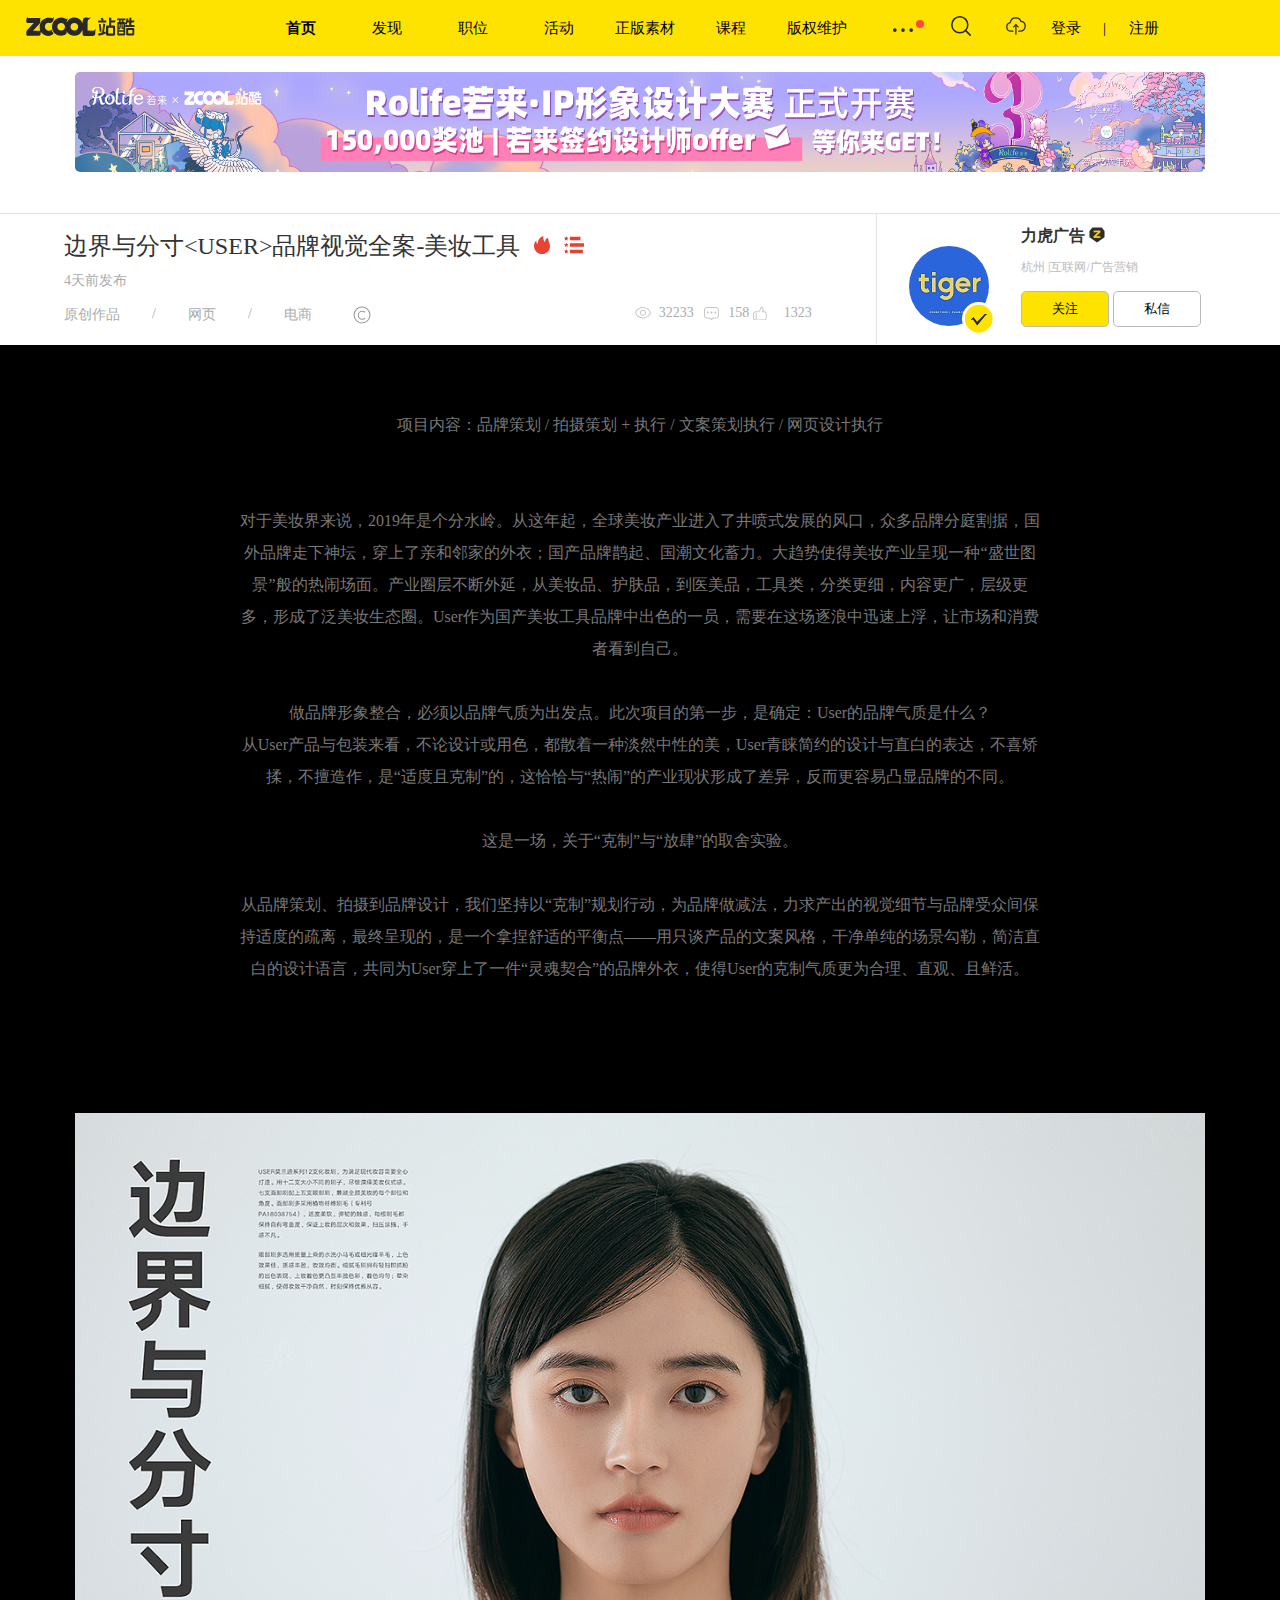
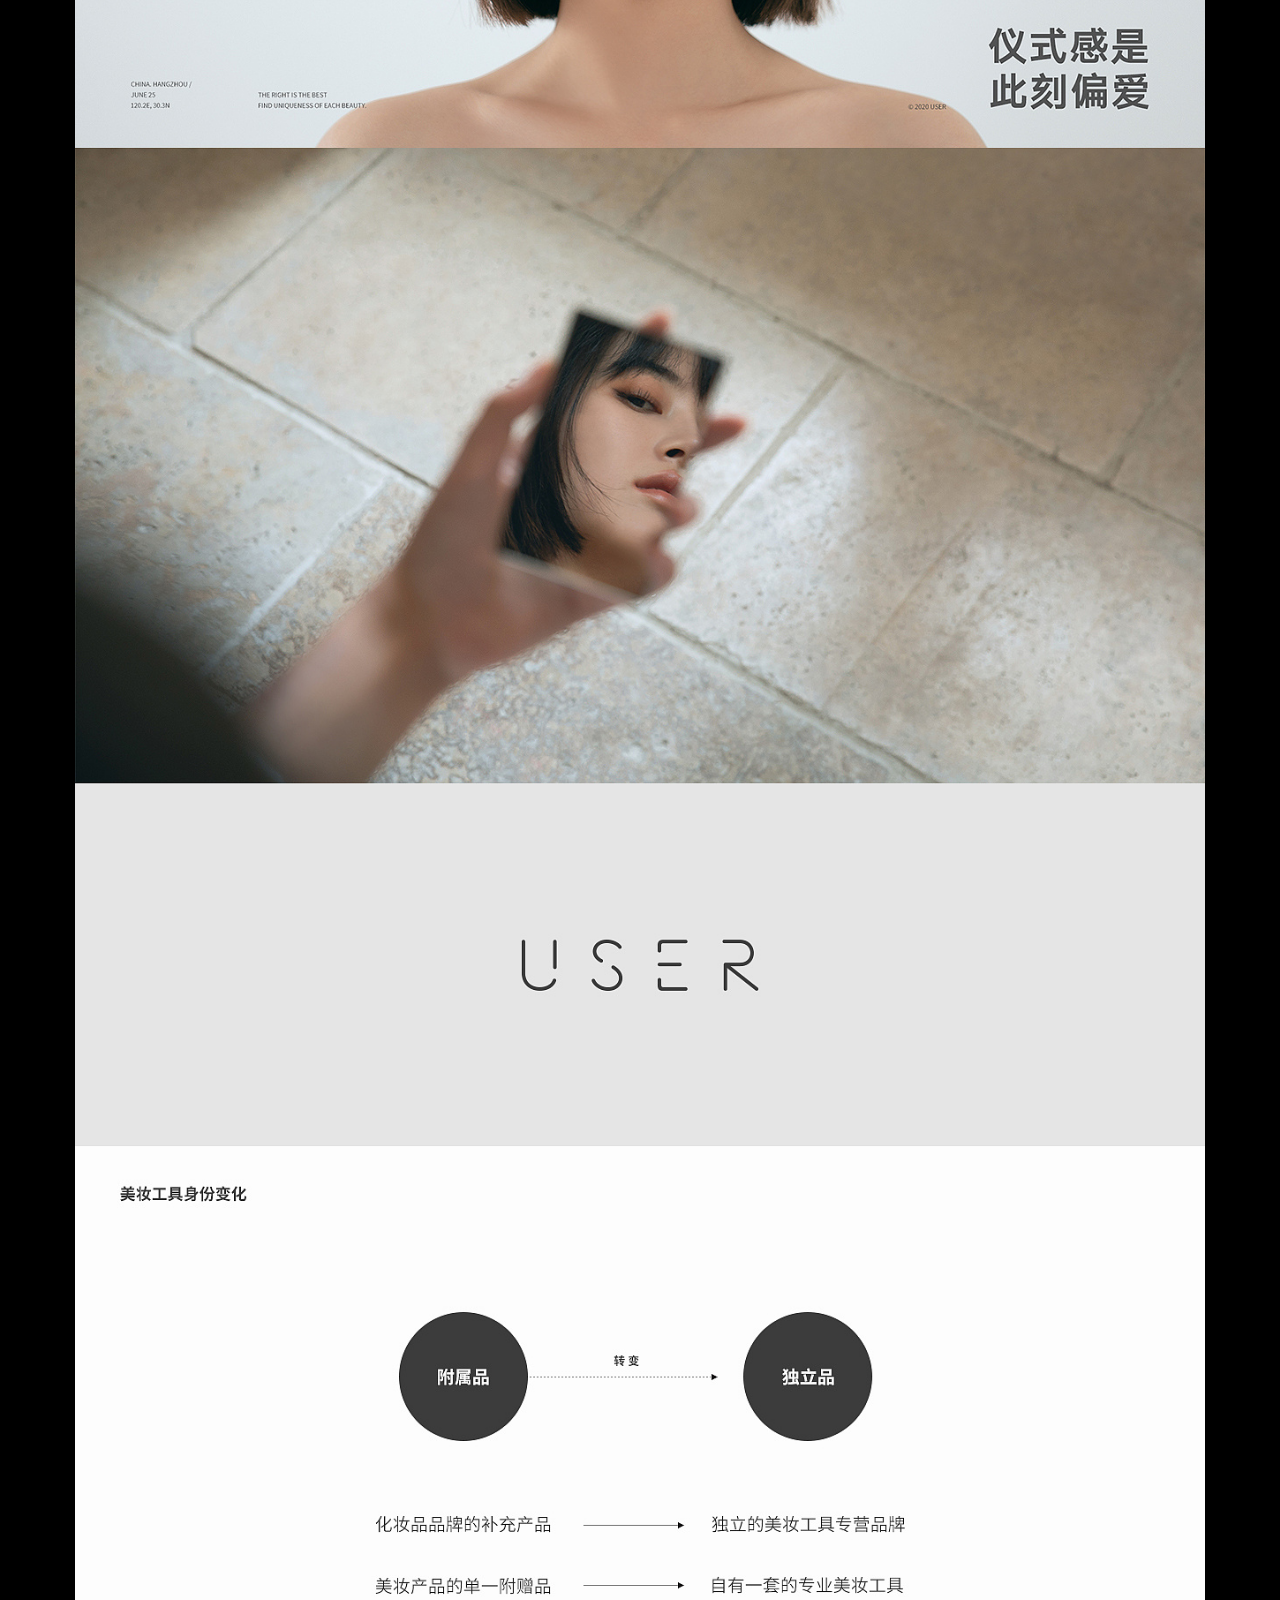
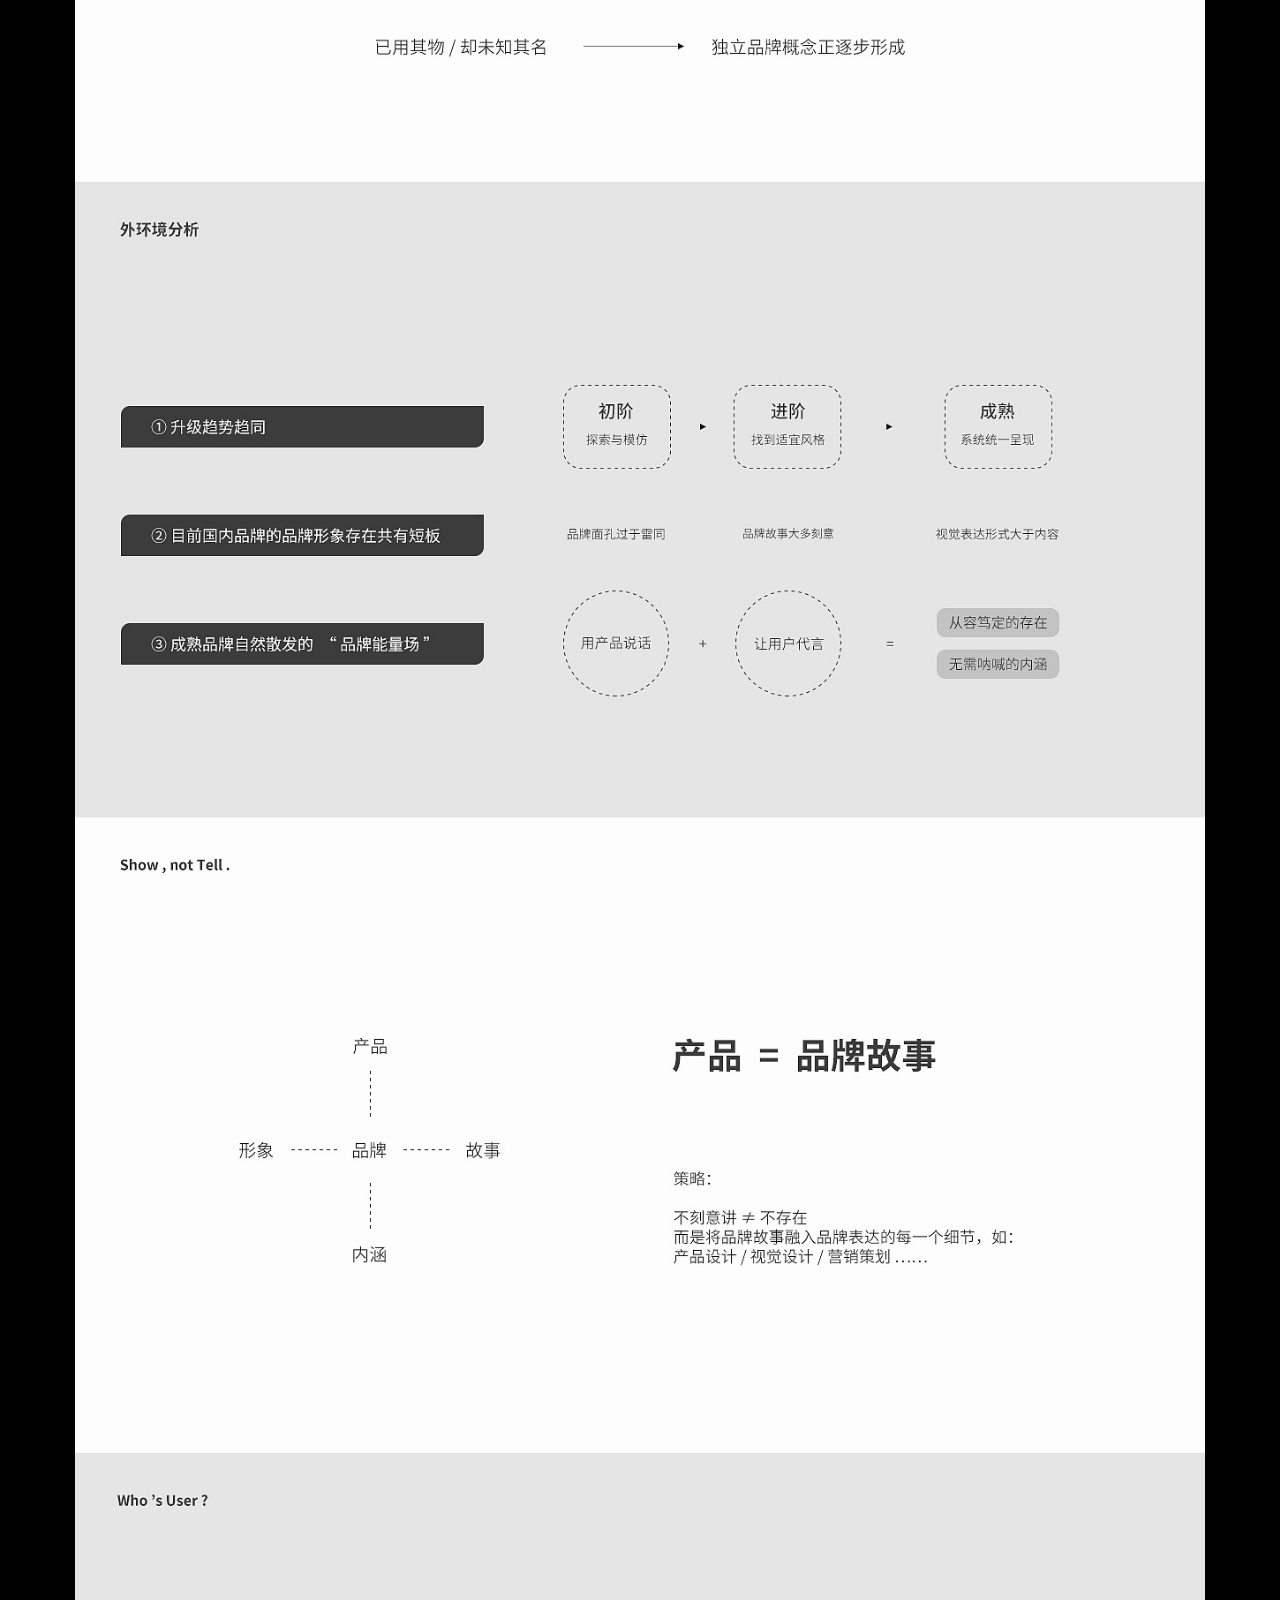
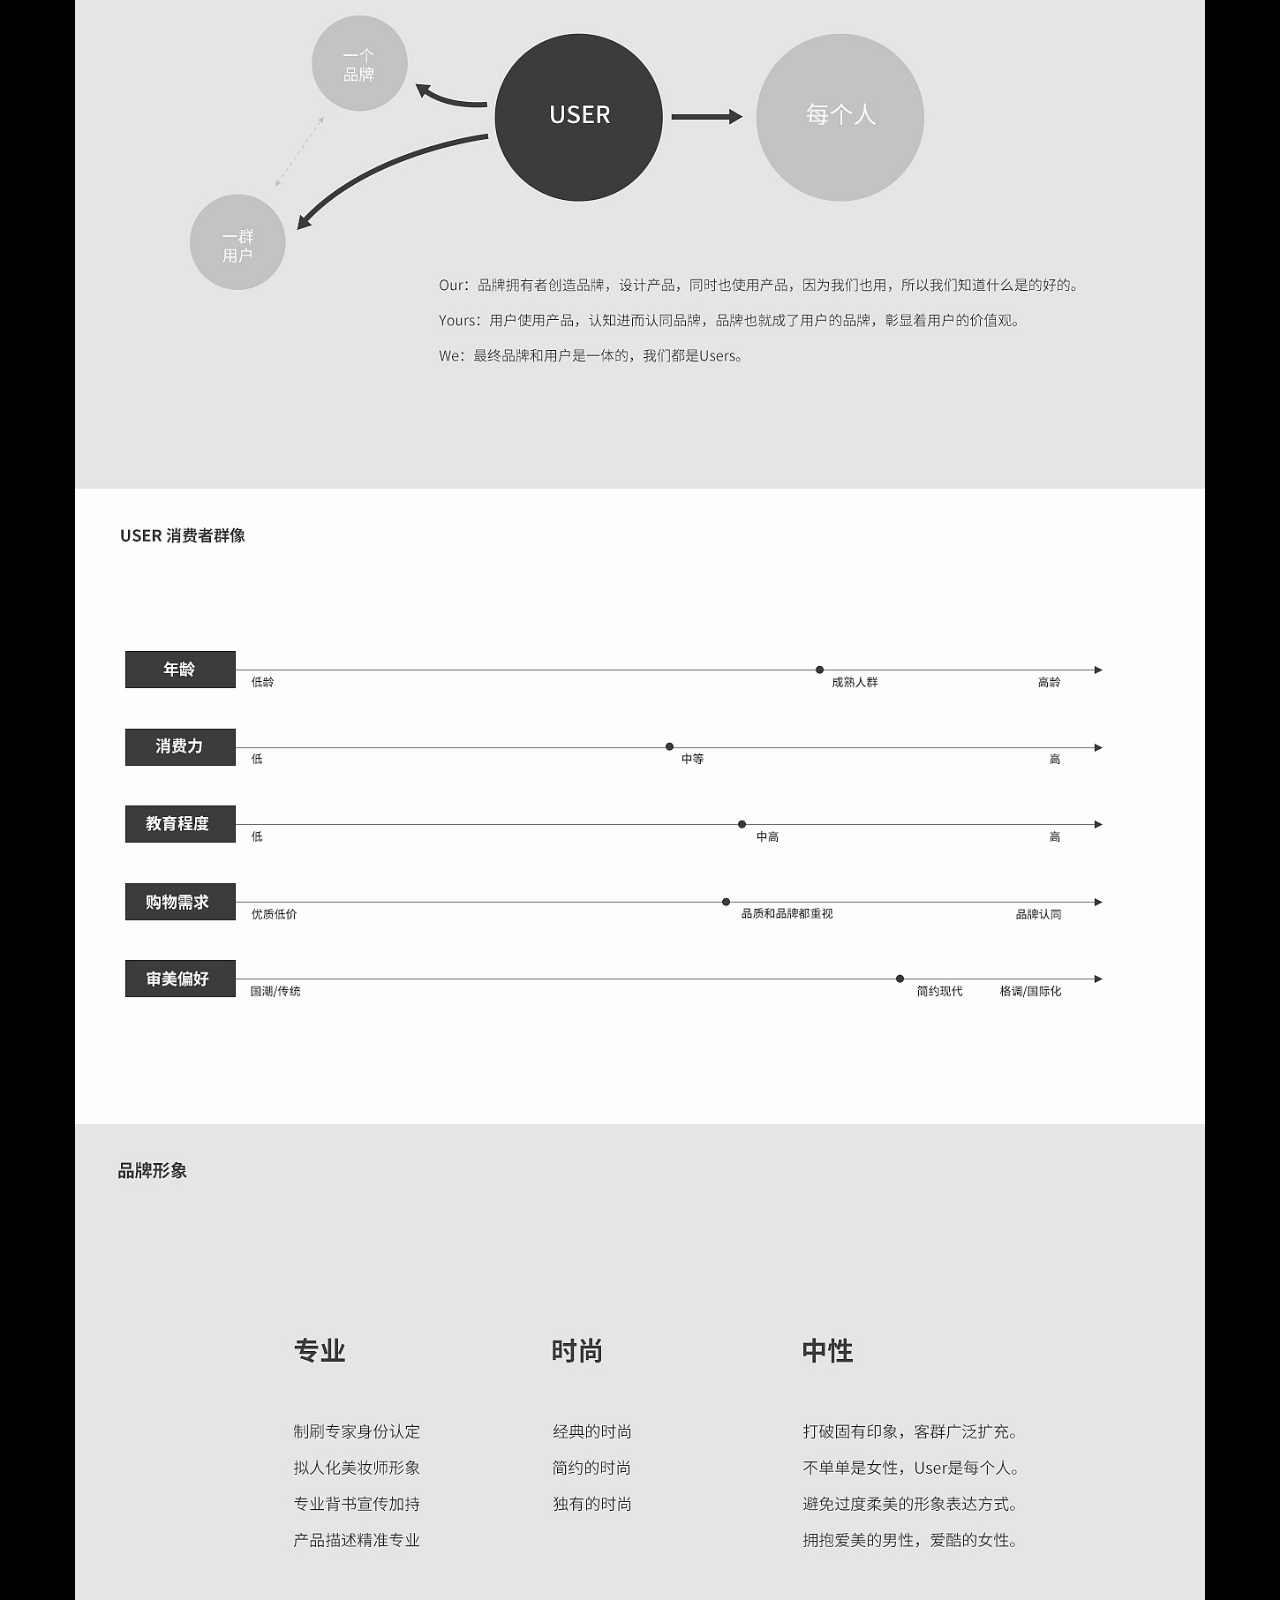
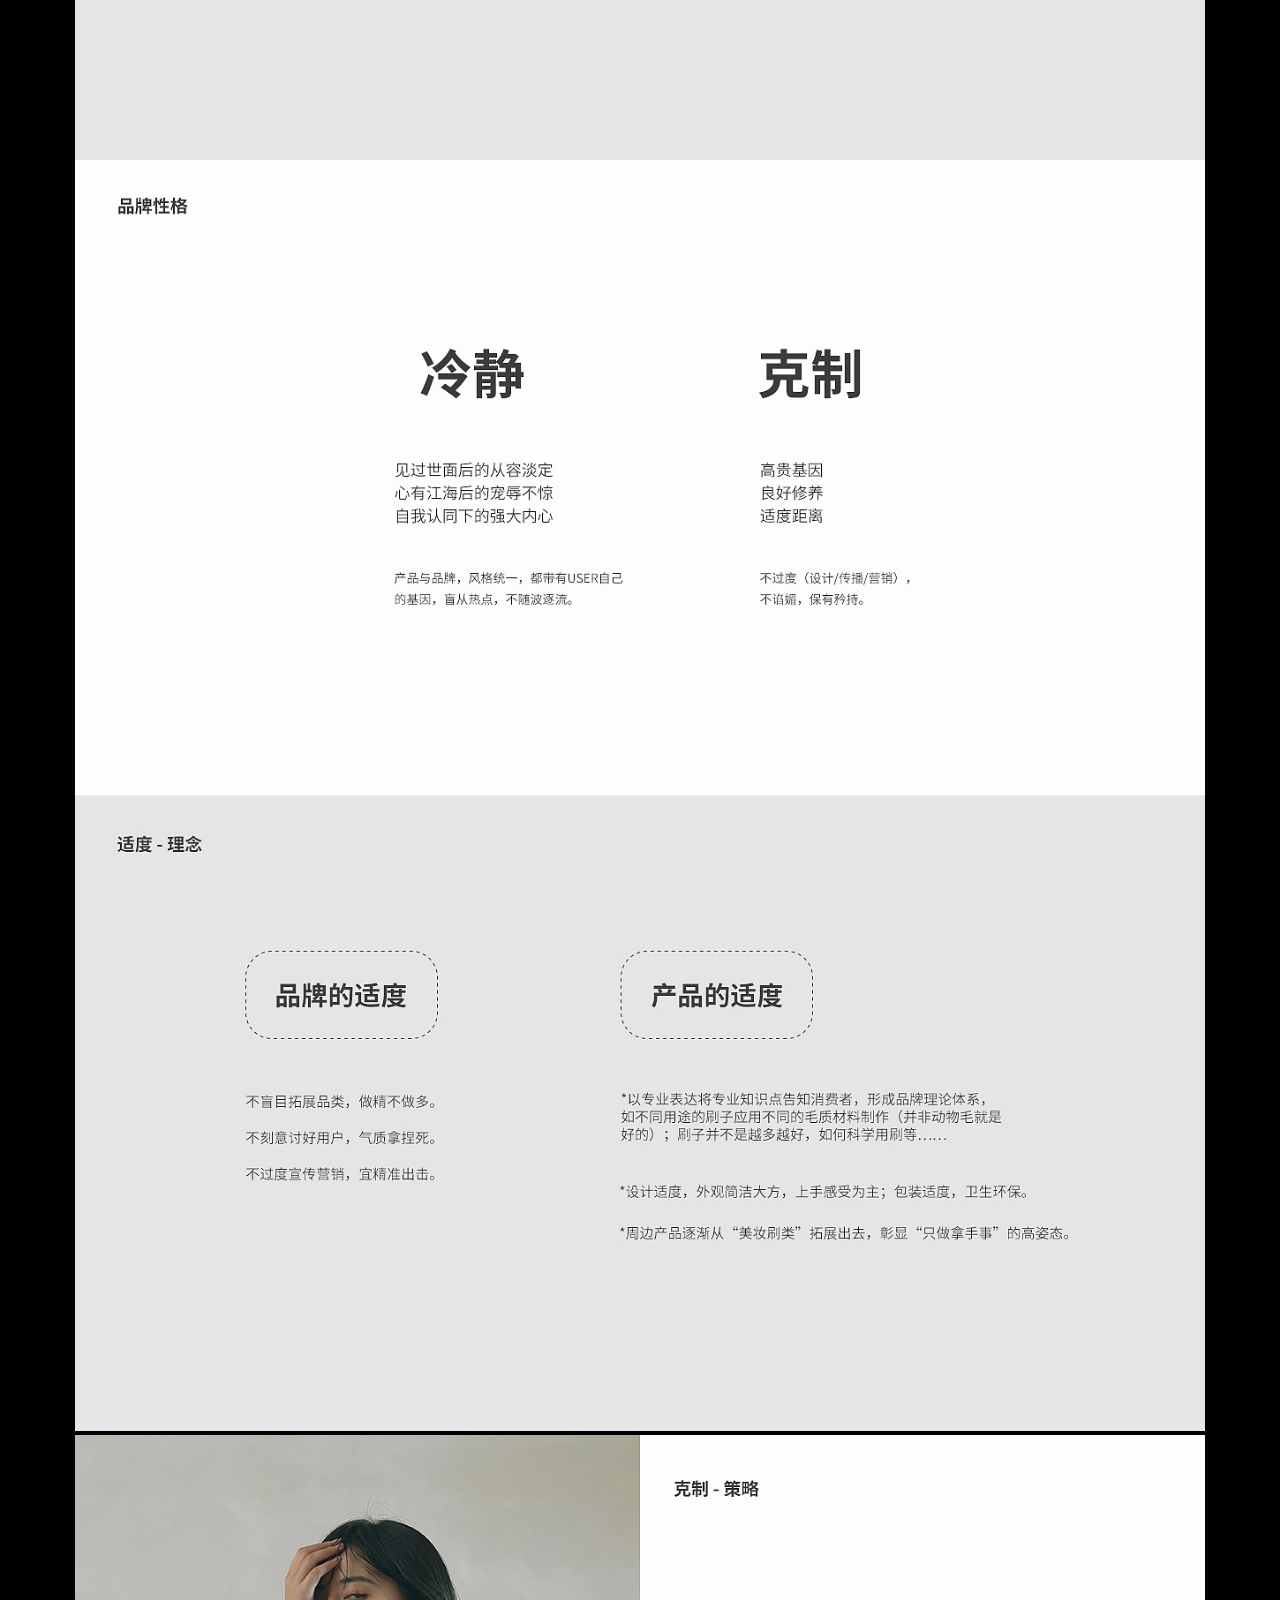
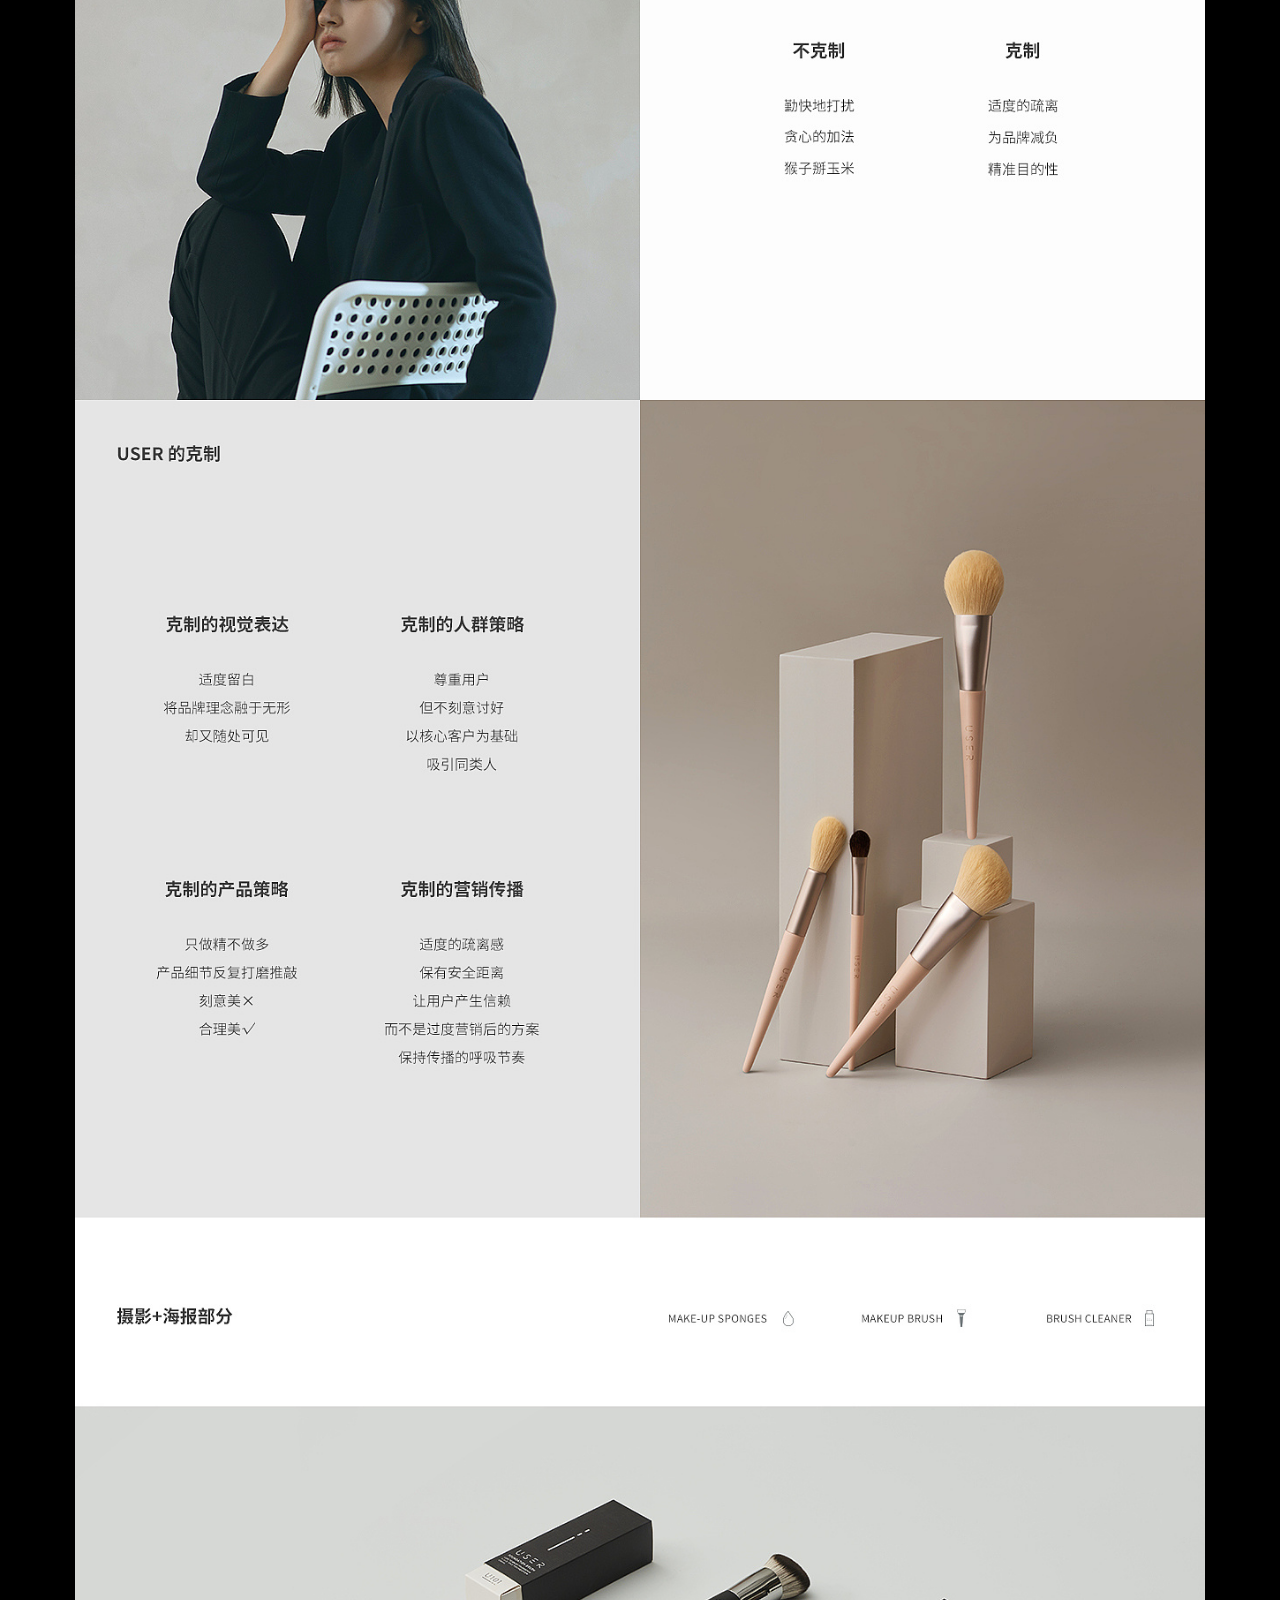
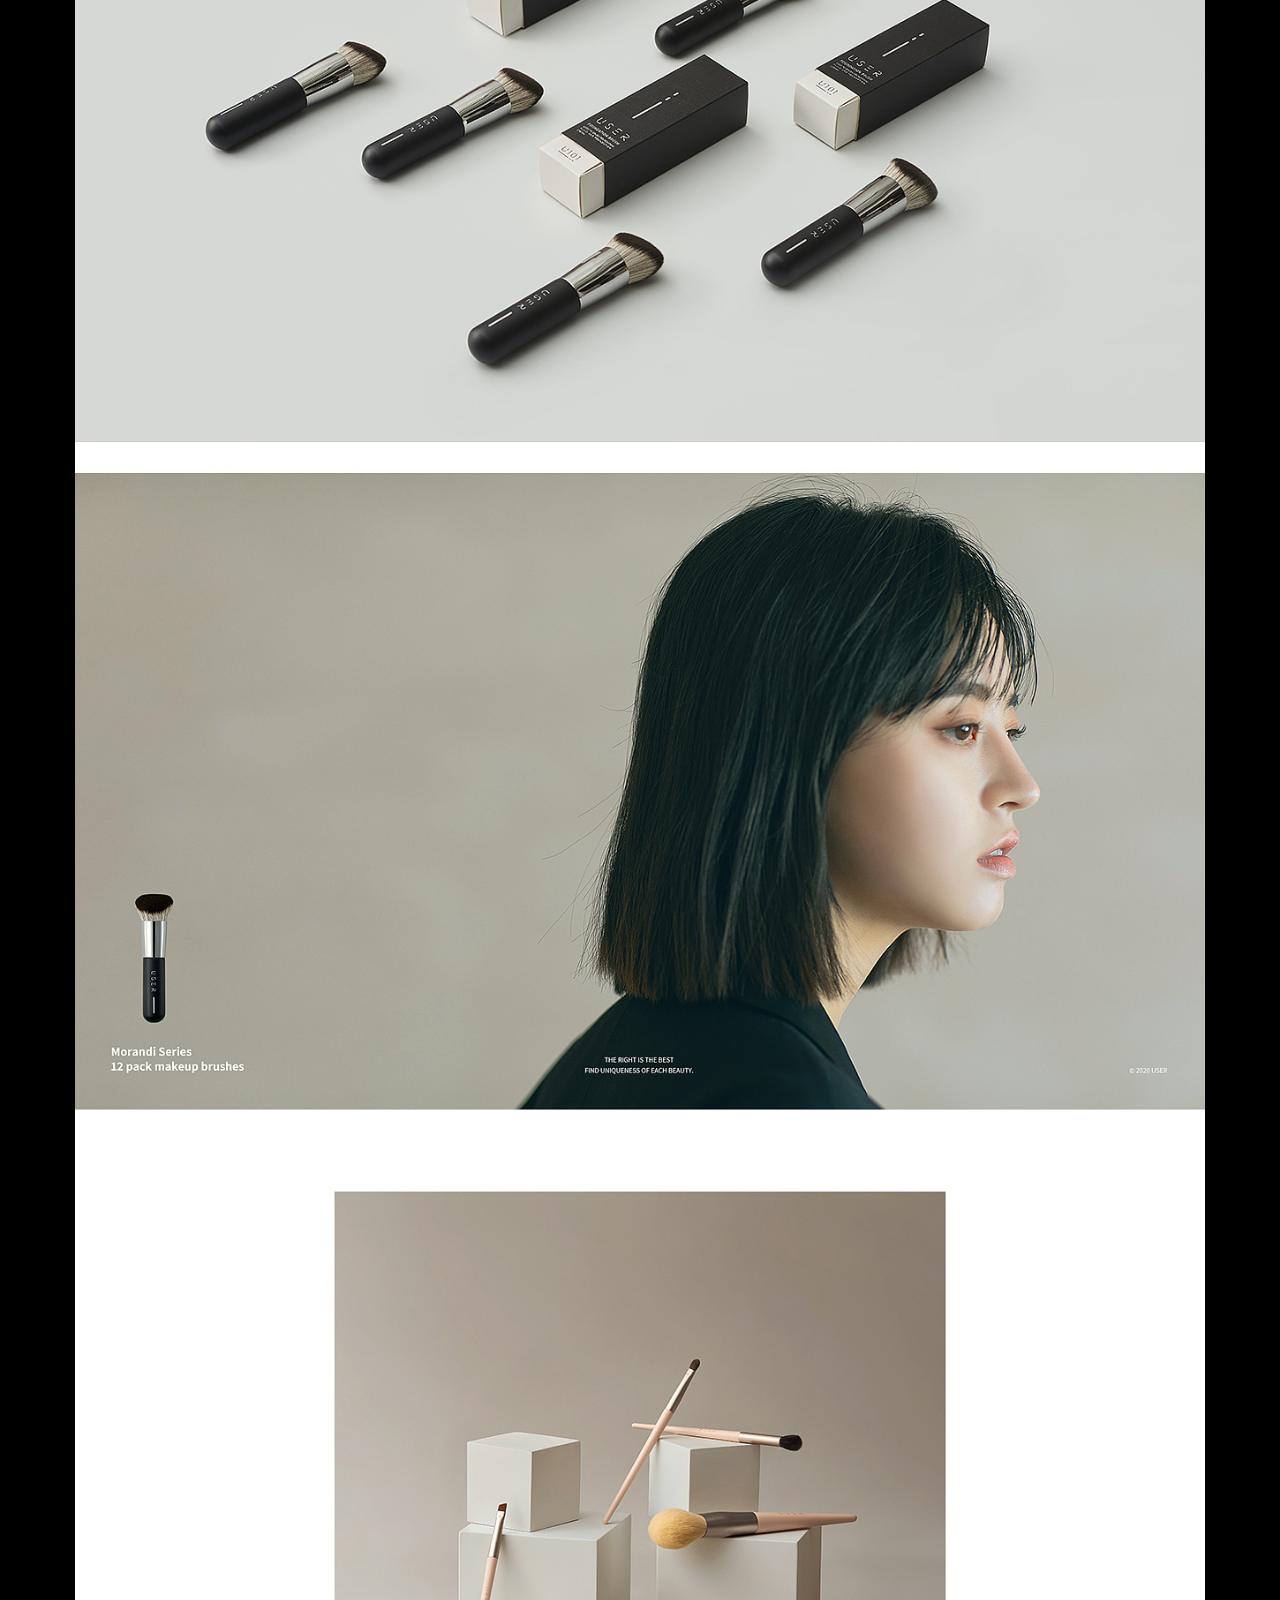
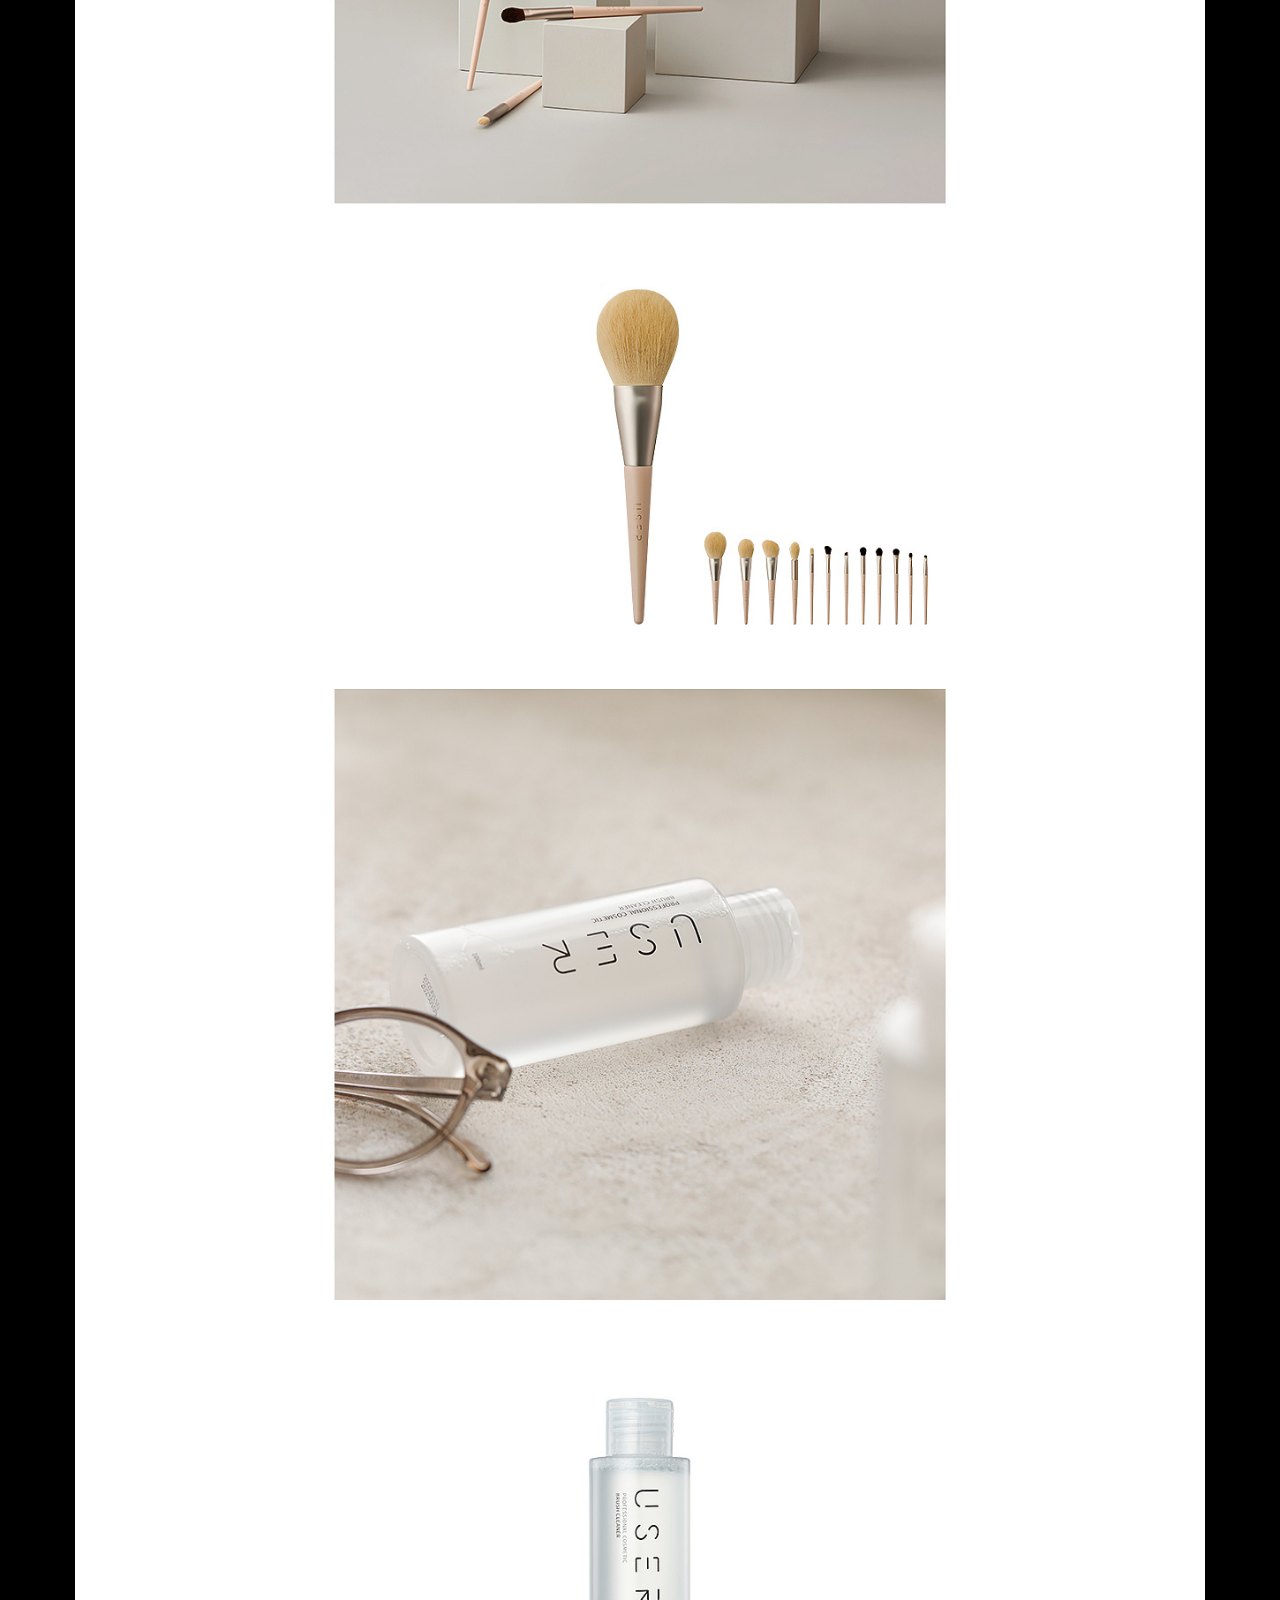
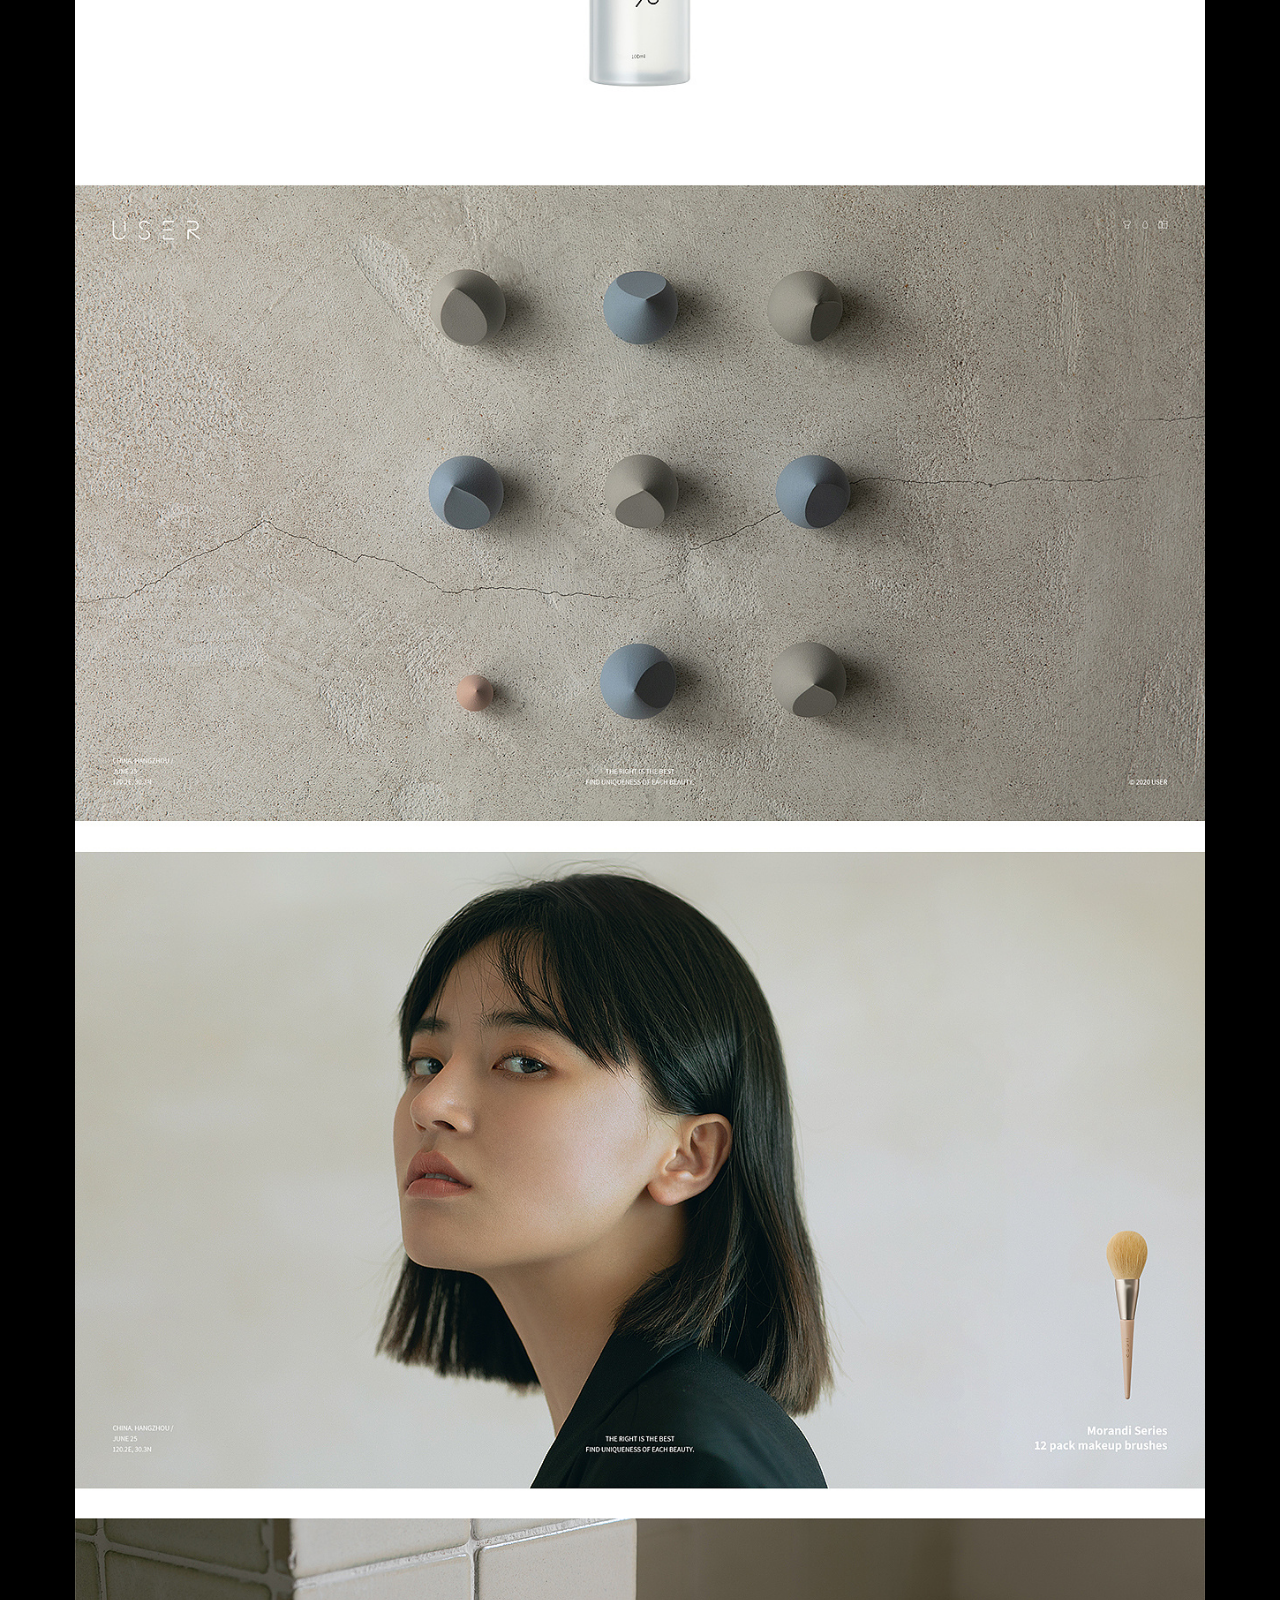
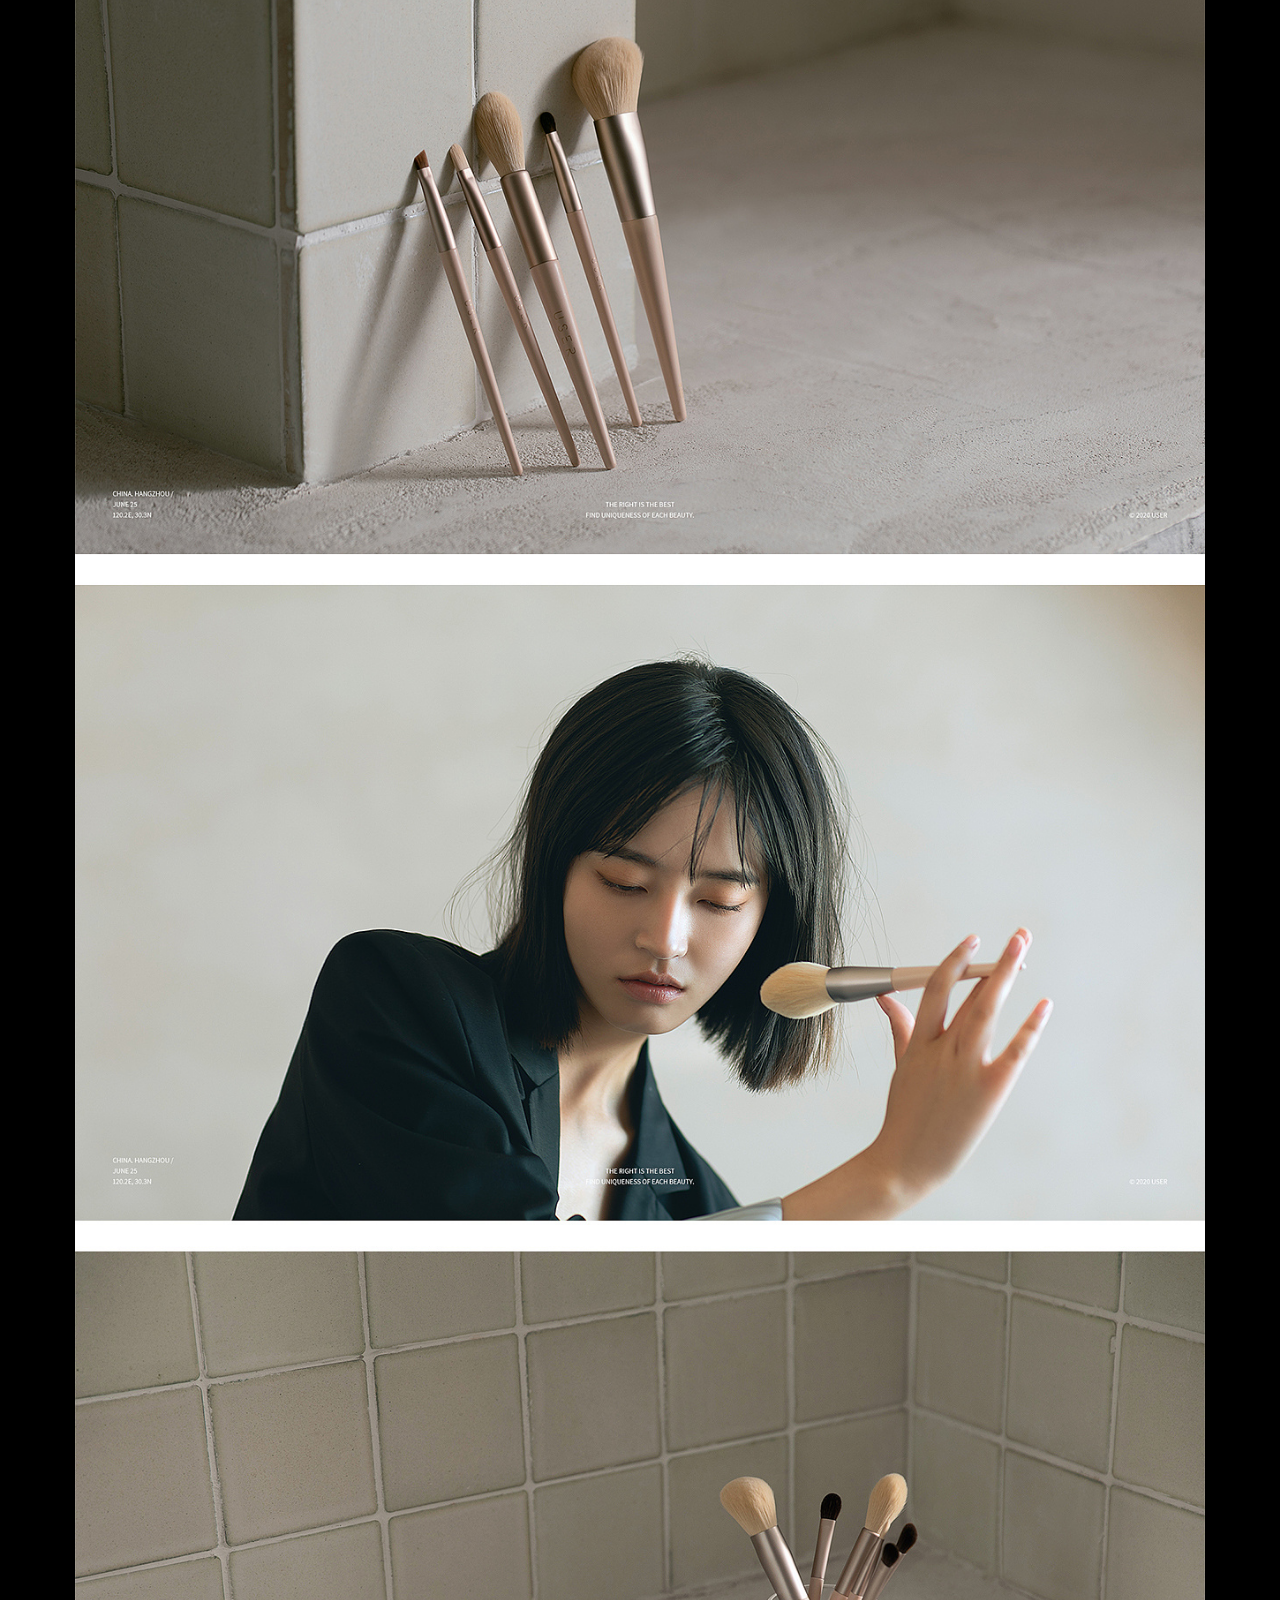
==== commit 7e9353cb: "zqn:add" ====
--- a/details.html
+++ b/details.html
@@ -12,36 +12,45 @@
 <body>
     <!-- 头 -->
     <!-- 导航栏 -->
-     <div class="nav_bg ">
-        <!-- 左边logo -->
-        <div class="logo position float">
-            <a href=""><img src="img/index/logo.svg" alt=""></a>
-        </div>
-        <!-- 中间部分 -->
-        
-        <ul class="my_li float ul_position my_text">
-            <li class="float my-text-wight">首页</li>
-            <li class="float">发现</li>
-            <li class="float">职位</li>
-            <li class="float">活动</li>
-            <li class="float">正版素材</li>
-            <li class="float">课程</li>
-            <li class="float">版权维护</li>
-            <li class="float my_img"><span><img src="img/index/nav-more.svg" alt=""></span>
-            <span>
-                <sup class="nav_dot_sup"></sup>
-            </span></li>
-            <li class="float my_img"><a href=""><img src="img/index/nav-search.svg" alt=""></a></li>
-            <li class="float my_img"><a href=""><img src="img/index/nav-upload.svg" alt=""></a></li>
-        </ul>
-     
-        <!-- 右边图标 -->
-        <div>
-            <ul class="float my_li d_position my_text size">
-                <li class="float ml"><a href="login1.html" target="_blank">登录</a></li> 
-                <li class="float ml">|</li>
-                <li class="float ml"><a href="user_reg1.html" target="_blank">注册</a></li>
+    <div class="nav_bg ">
+        <div class="nav">
+            <!-- 左边logo -->
+            <div class="logo position float">
+                <a href="./index.html"><img src="img/index/logo.svg" alt=""></a>
+            </div>
+            <!-- 中间部分 -->
+            <ul class="nav-ul">
+                <li class="my-text-wight">首页</li>
+                <li>发现</li>
+                <li>职位</li>
+                <li>活动</li>
+                <li>正版素材</li>
+                <li>课程</li>
+                <li>版权维护</li>
+                <li >
+                    <img src="./img/index/nav-more.svg" alt="">
+                    <sup class="nav_dot_sup"></sup>
+                </li>
             </ul>
+            <!-- div search -->
+            <div class="search">
+                <img src="./img/index/nav-search.svg" alt="">
+            </div>
+            <!-- 右边图标 -->
+            <div class="user-right">
+                <!-- 左 -->
+               <div class="user-right-load">
+                  <a href=""><img src="./img/index/nav-upload.svg" alt=""></a>
+               </div>
+               <!-- 登录 注册 -->
+               <div class="nav-right">
+                    <ul class="denglu1">
+                        <li><a href="./login1.html">登录</a></li>
+                        <li>|</li>
+                        <li><a href="./user_reg1.html">注册</a></li>
+                    </ul>
+               </div>
+            </div>
         </div>
     </div>
     <!-- 顶部图片 -->
--- a/css/header.css
+++ b/css/header.css
@@ -1,13 +1,46 @@
 *{margin: 0;padding: 0;}
 /* 鼠标放ul>li 上，显示小手 */
-ul>li{
+.nav_bg ul>li{
     cursor:pointer;
+    width: 76px;
+    height: 56px;
+    text-align: center;
+    line-height: 56px;
+    list-style: none;
+    font-size: 15px;
 }
 /* nav背景色 */
 .nav_bg{
     background: #ffe300;
     width: 100%;
     height: 56px;
+    margin-bottom: 1rem;
+}
+/* nav背景色上方div */
+.nav{
+    width: 1163px;
+    height: 56px;
+    display: flex;
+    margin-right: 0;
+}
+.nav-ul{
+    display: flex;
+    margin-left: 8rem;
+}
+/* nav-right */
+.nav-right{
+    width: 117px;
+    height: 56px;
+    margin: -3.5rem 0 0 2.5rem;
+}
+.denglu1{
+    display: flex;
+}
+.user-right-load{
+    width: 60px;
+    height: 56px;
+    margin-right: 0;
+    box-sizing: border-box;
 }
 /* nav左边logo大小 位置 */
 .logo{
@@ -16,55 +49,35 @@
     padding-top: 17px;
     margin-left: 26px;
 }
-/*中间清除边距溢出*/
-.position::after{
-    content: "";
-    display: table;
-}
-/* li去掉点 */
-.my_li{list-style: none;}
-/* 左浮动 */
-.float{
-    float:left;
-}
-/* nav中间部分ul位置 */
-.ul_position{
-    margin-left: 10rem;
-    margin-top: 19px;
-}
 /* 导航栏img大小 */
-.my_img{
+.nav-ul img{
     width: 20px;
     height: 20px;
-}
-/* nav字体大小 */
-.my_text{
-    font-size: 14px;
+    vertical-align: middle;
 }
 /*  "首页"字体*/
 .my-text-wight{
     font-weight: 600;
 } 
-
+.search{
+    width: 60px;
+    height: 56px;
+    padding-left: 10px;
+}
+.search img{
+    width: 20px;
+    height: 20px;
+    margin-top: 1rem;
+}
+.user-right img{
+    width: 20px;
+    height: 20px;
+    margin-top: 1rem;
+    vertical-align: middle;
+}
 /* 除了第一个子元素外，每个子元素添加的样式 */
-div.nav_bg>ul>li:not(:first-child){
-    margin-left: 52px;
-}
-/* 登录、注册位置 */
-.d_position{
-  margin-top: 17px;
-  margin-left: 25px;
-}
-.size{
-    width: 117px;
-    height: 60px;
-}
-.ml{
-    margin-left: 13px;
-}
-.ml a{
-    text-decoration: none;
-    color: #000;
+.nav-ul li+li{
+    margin-left: 10px;
 }
 /* nav中小红点 */
 .nav_dot_sup{
@@ -79,12 +92,10 @@
 }
 /* nav-ul hover */
 .nav-ul>li:hover{
-    width: 76px;
-    height: 56px;
     background: #000;
-    box-sizing: border-box;
-    line-height: 56px;
     color: #ffe300;
-    text-align: center;
-    display: inline-block;
 }
+.denglu1 a{
+    text-decoration: none;
+    color: #000;
+}
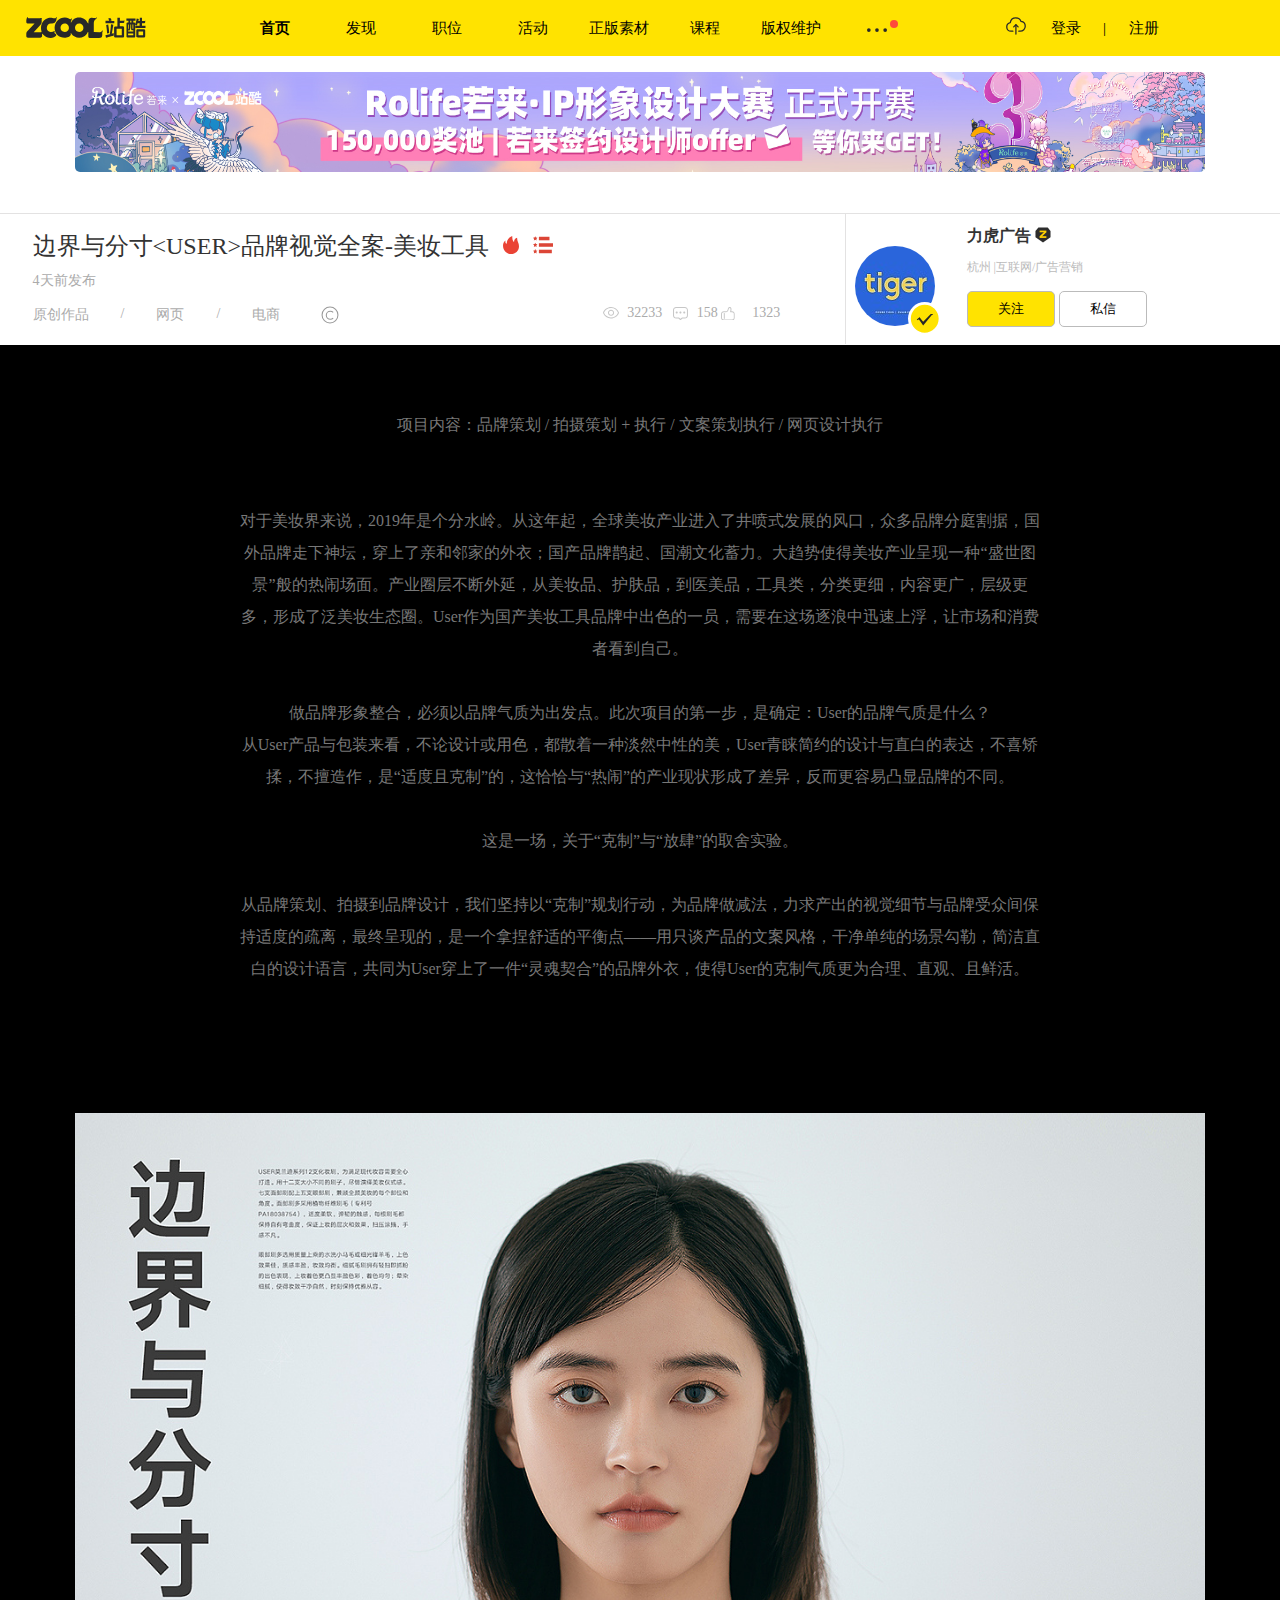
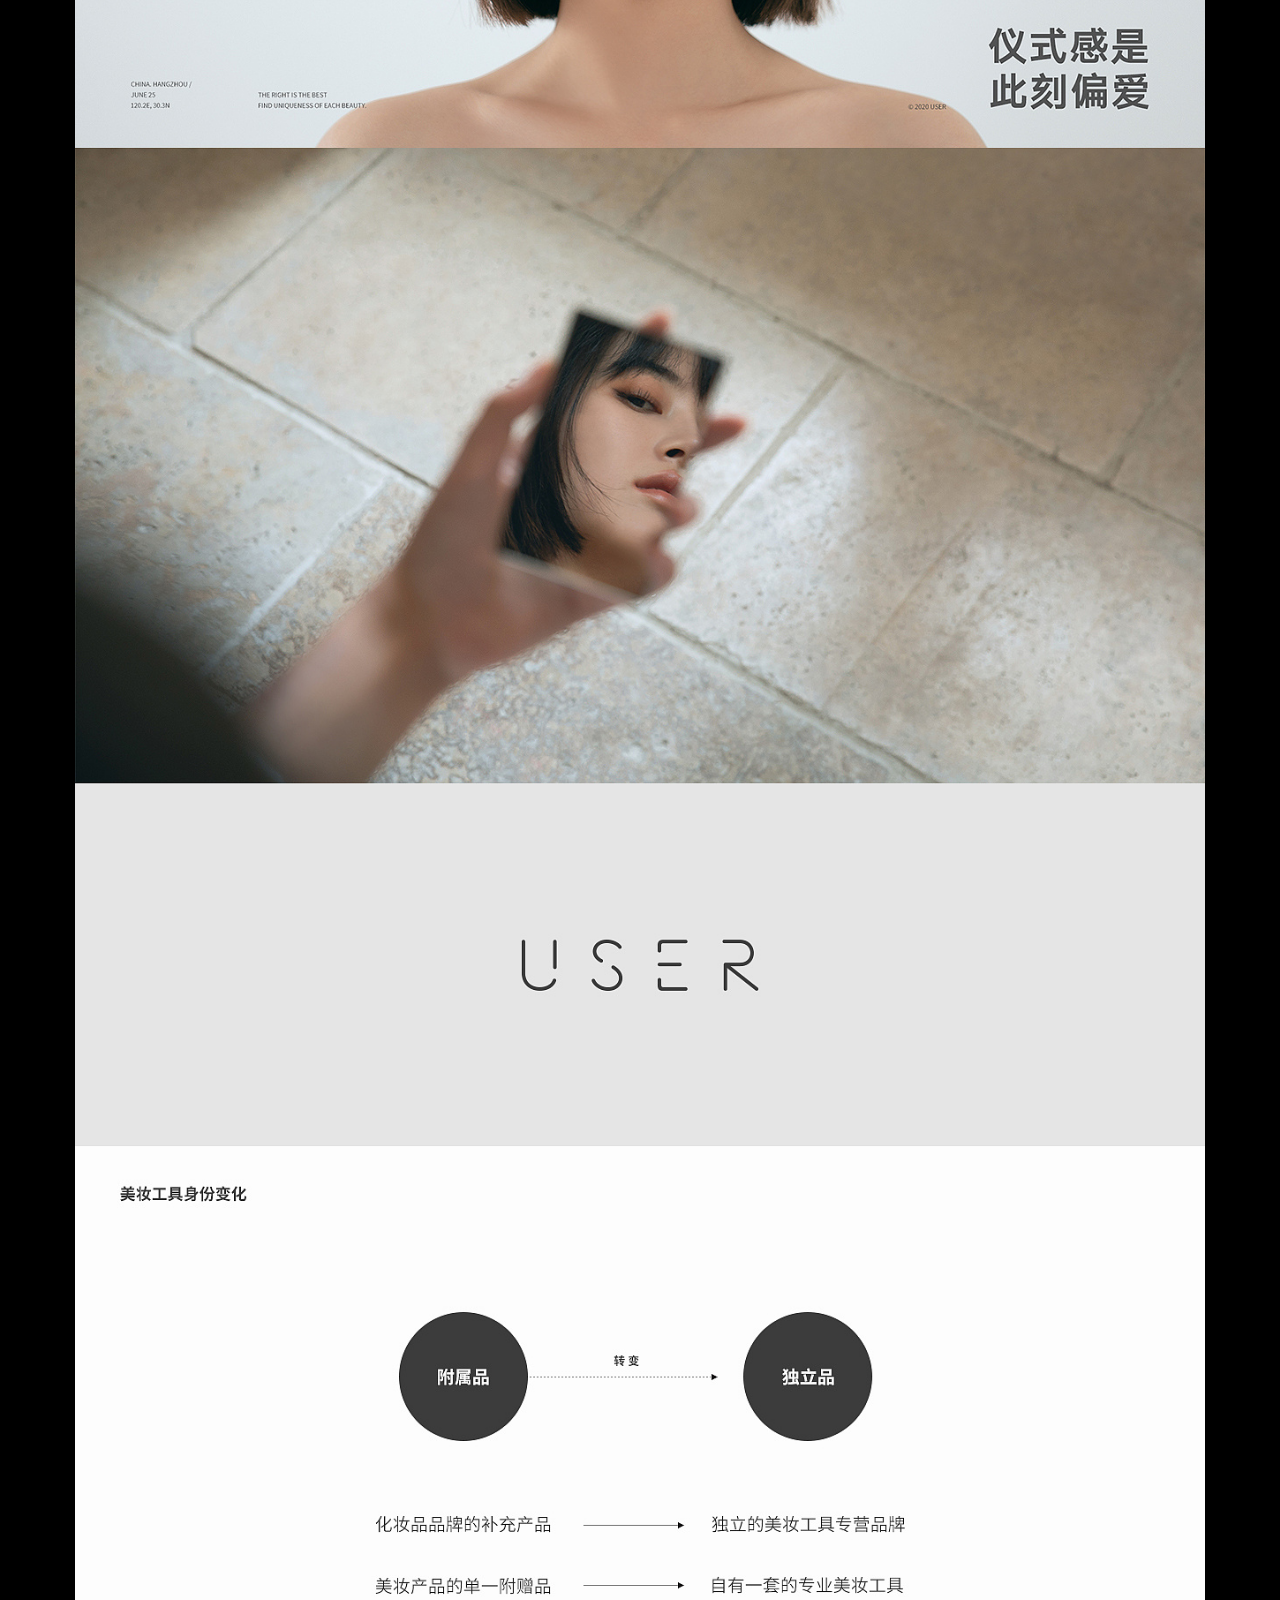
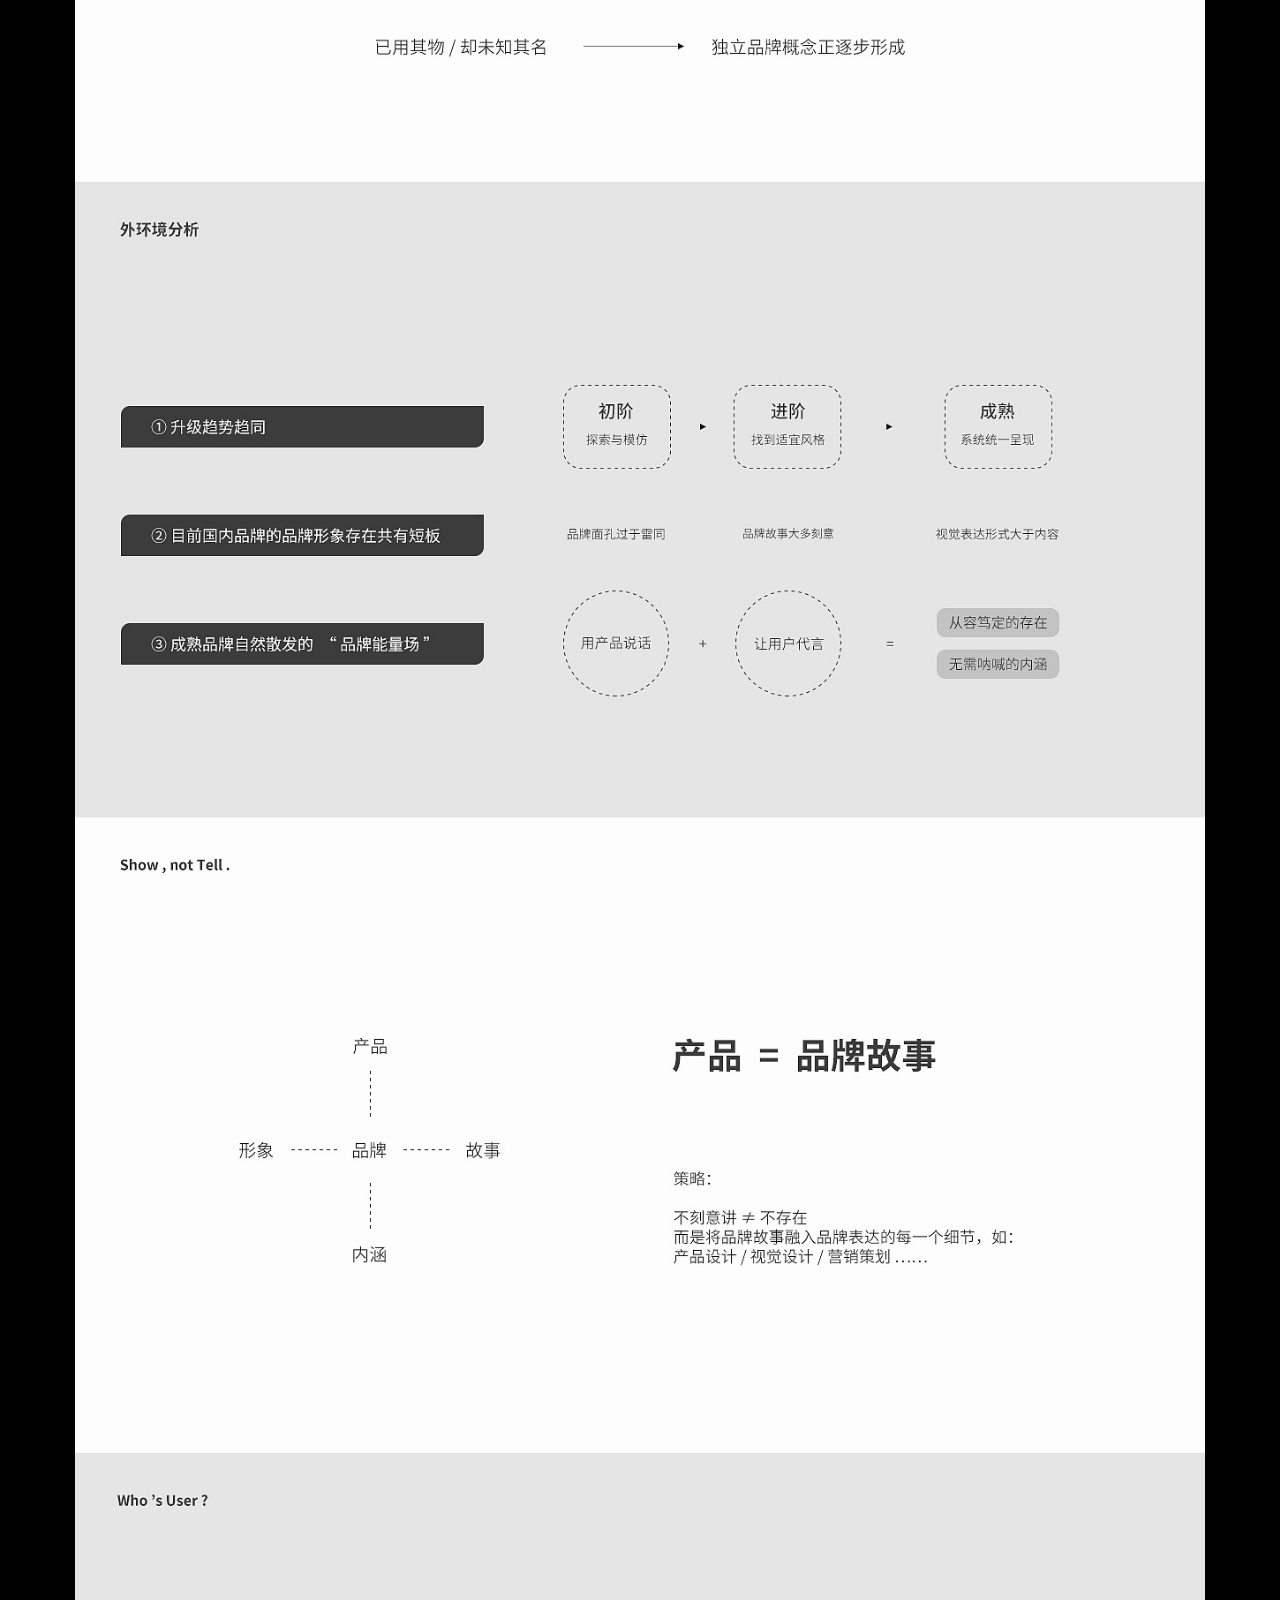
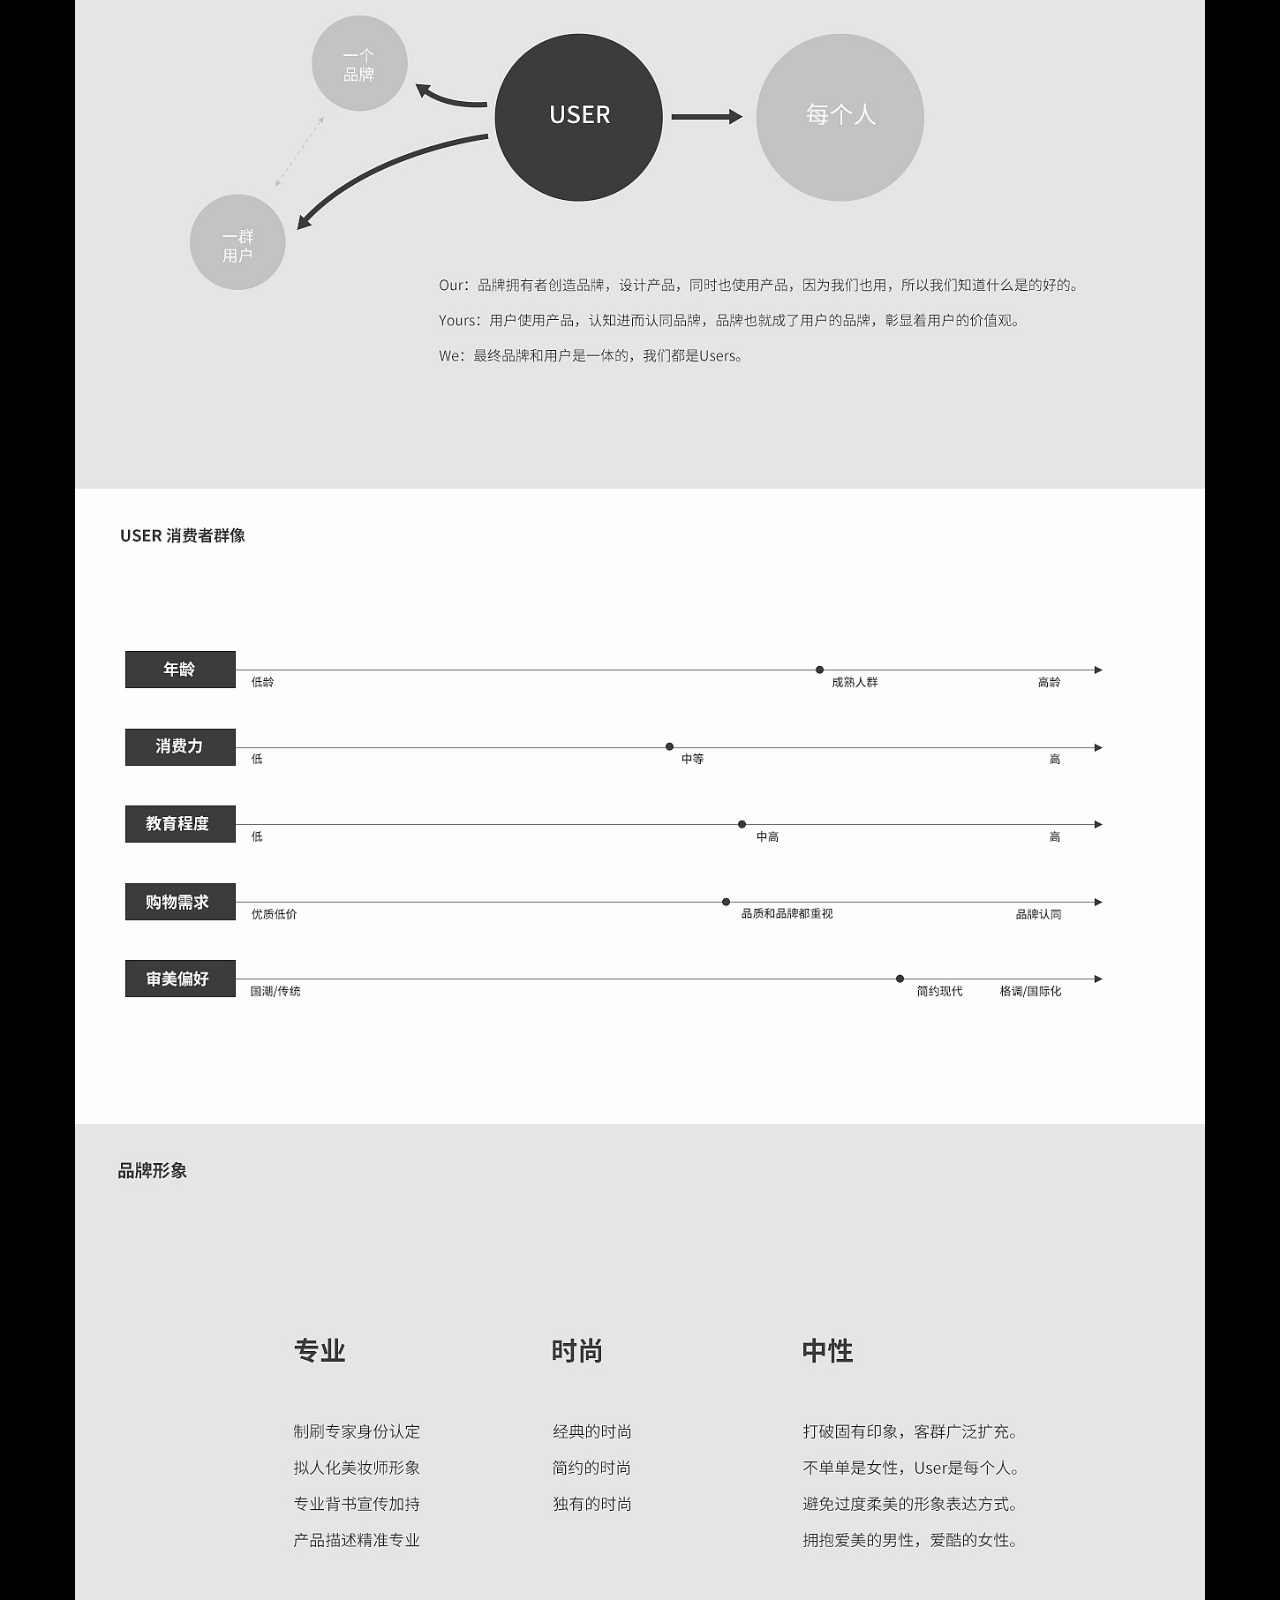
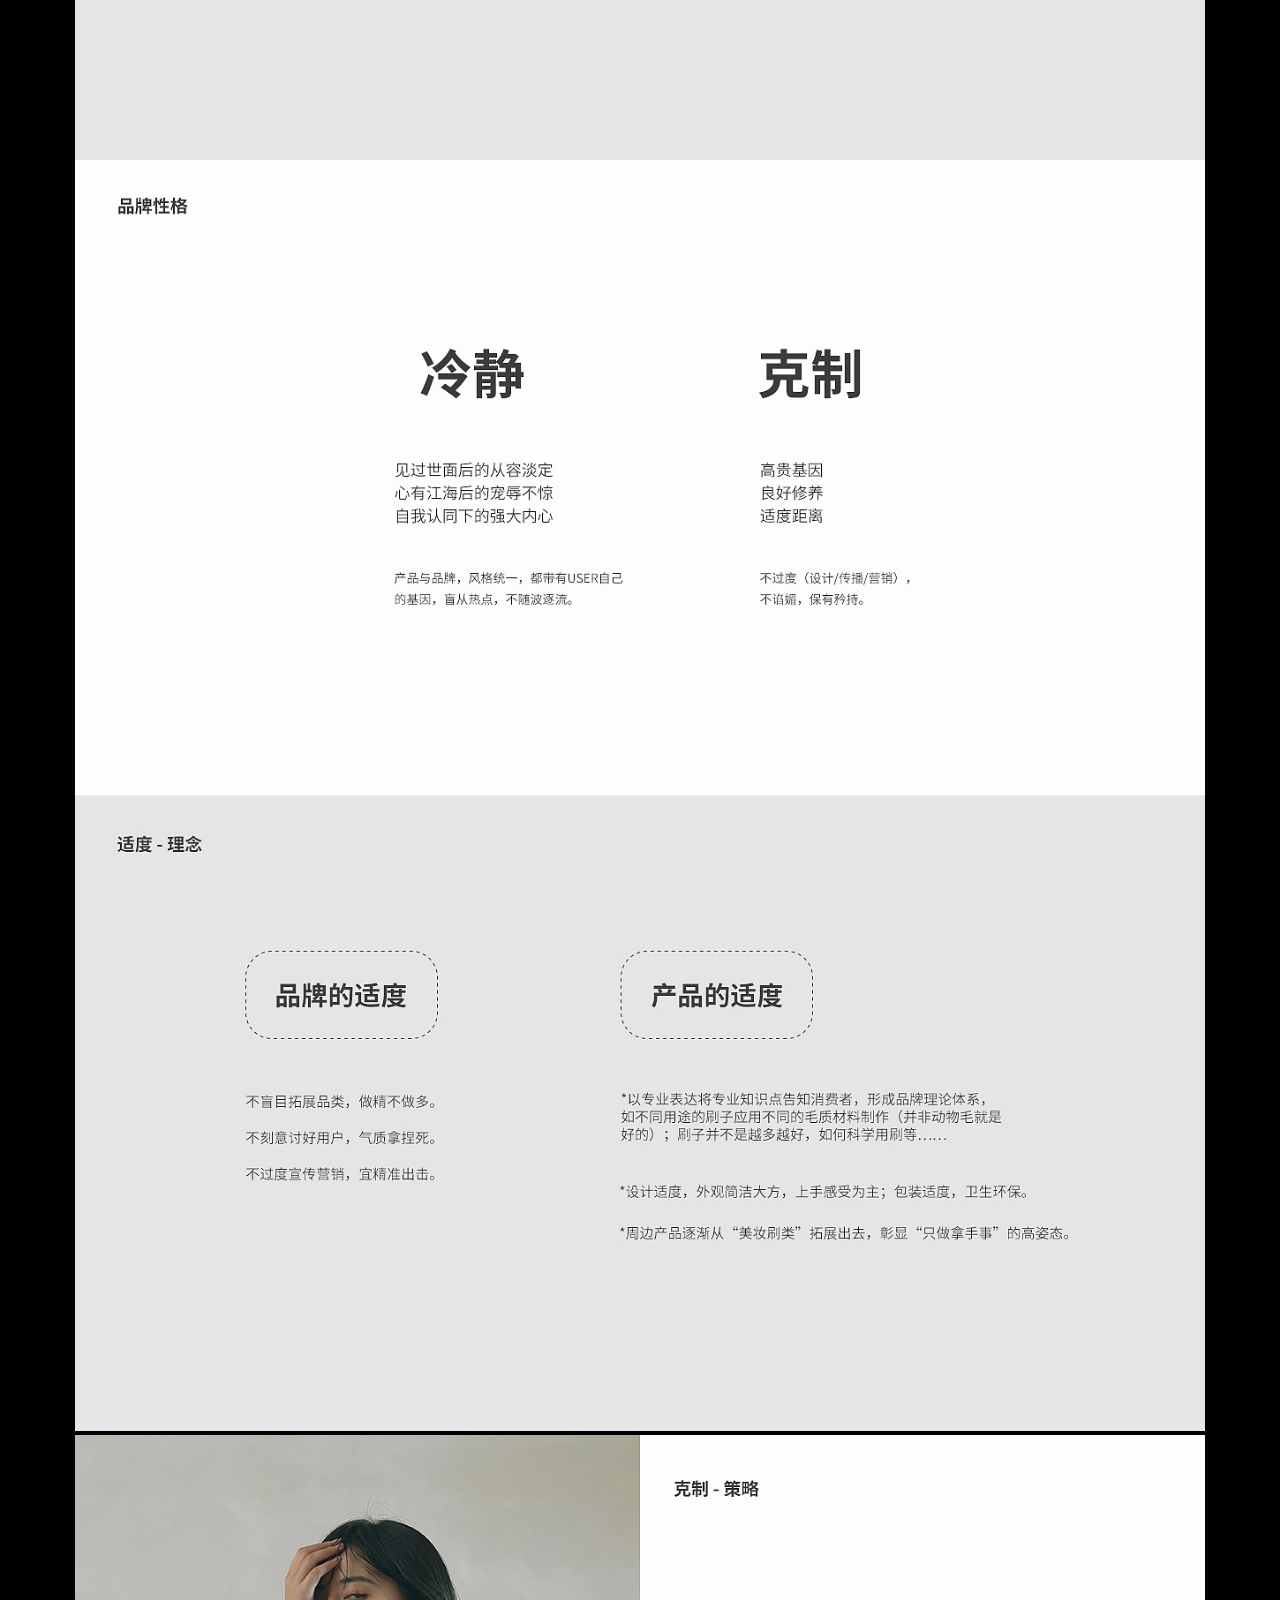
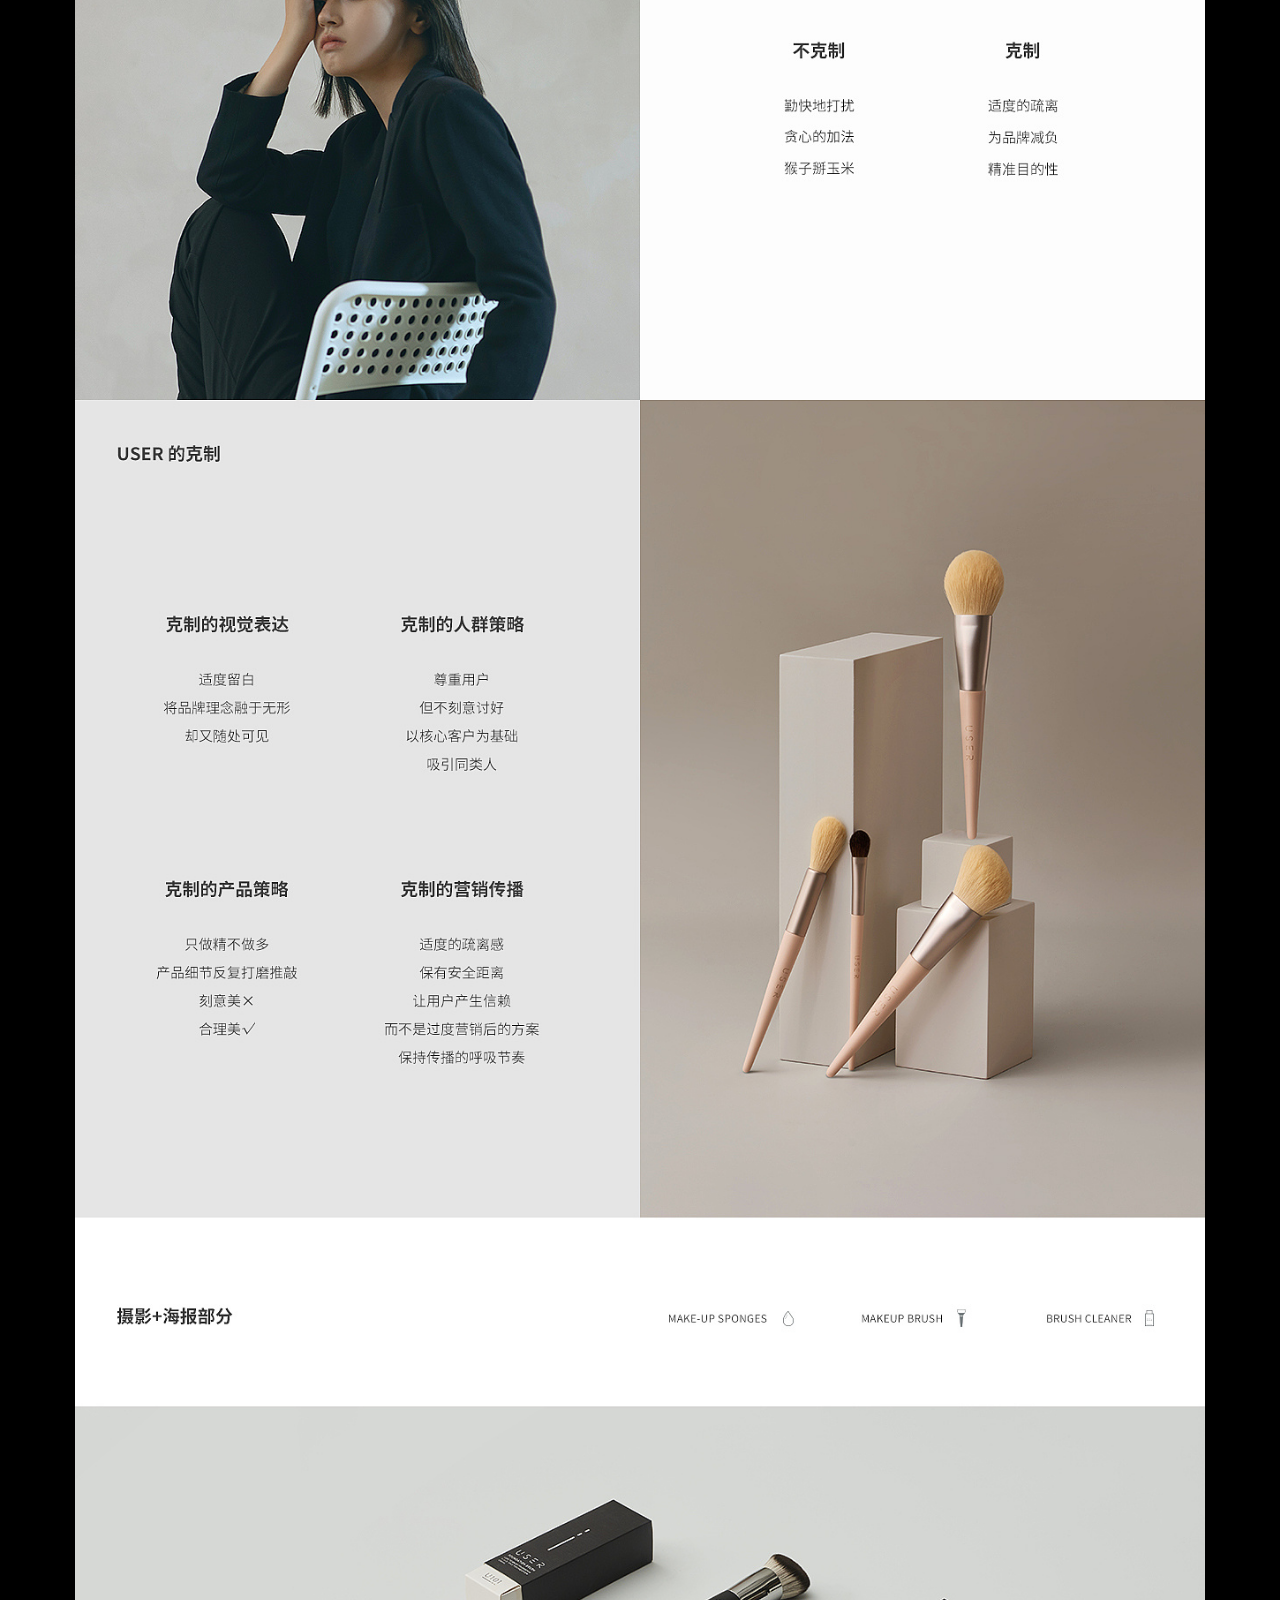
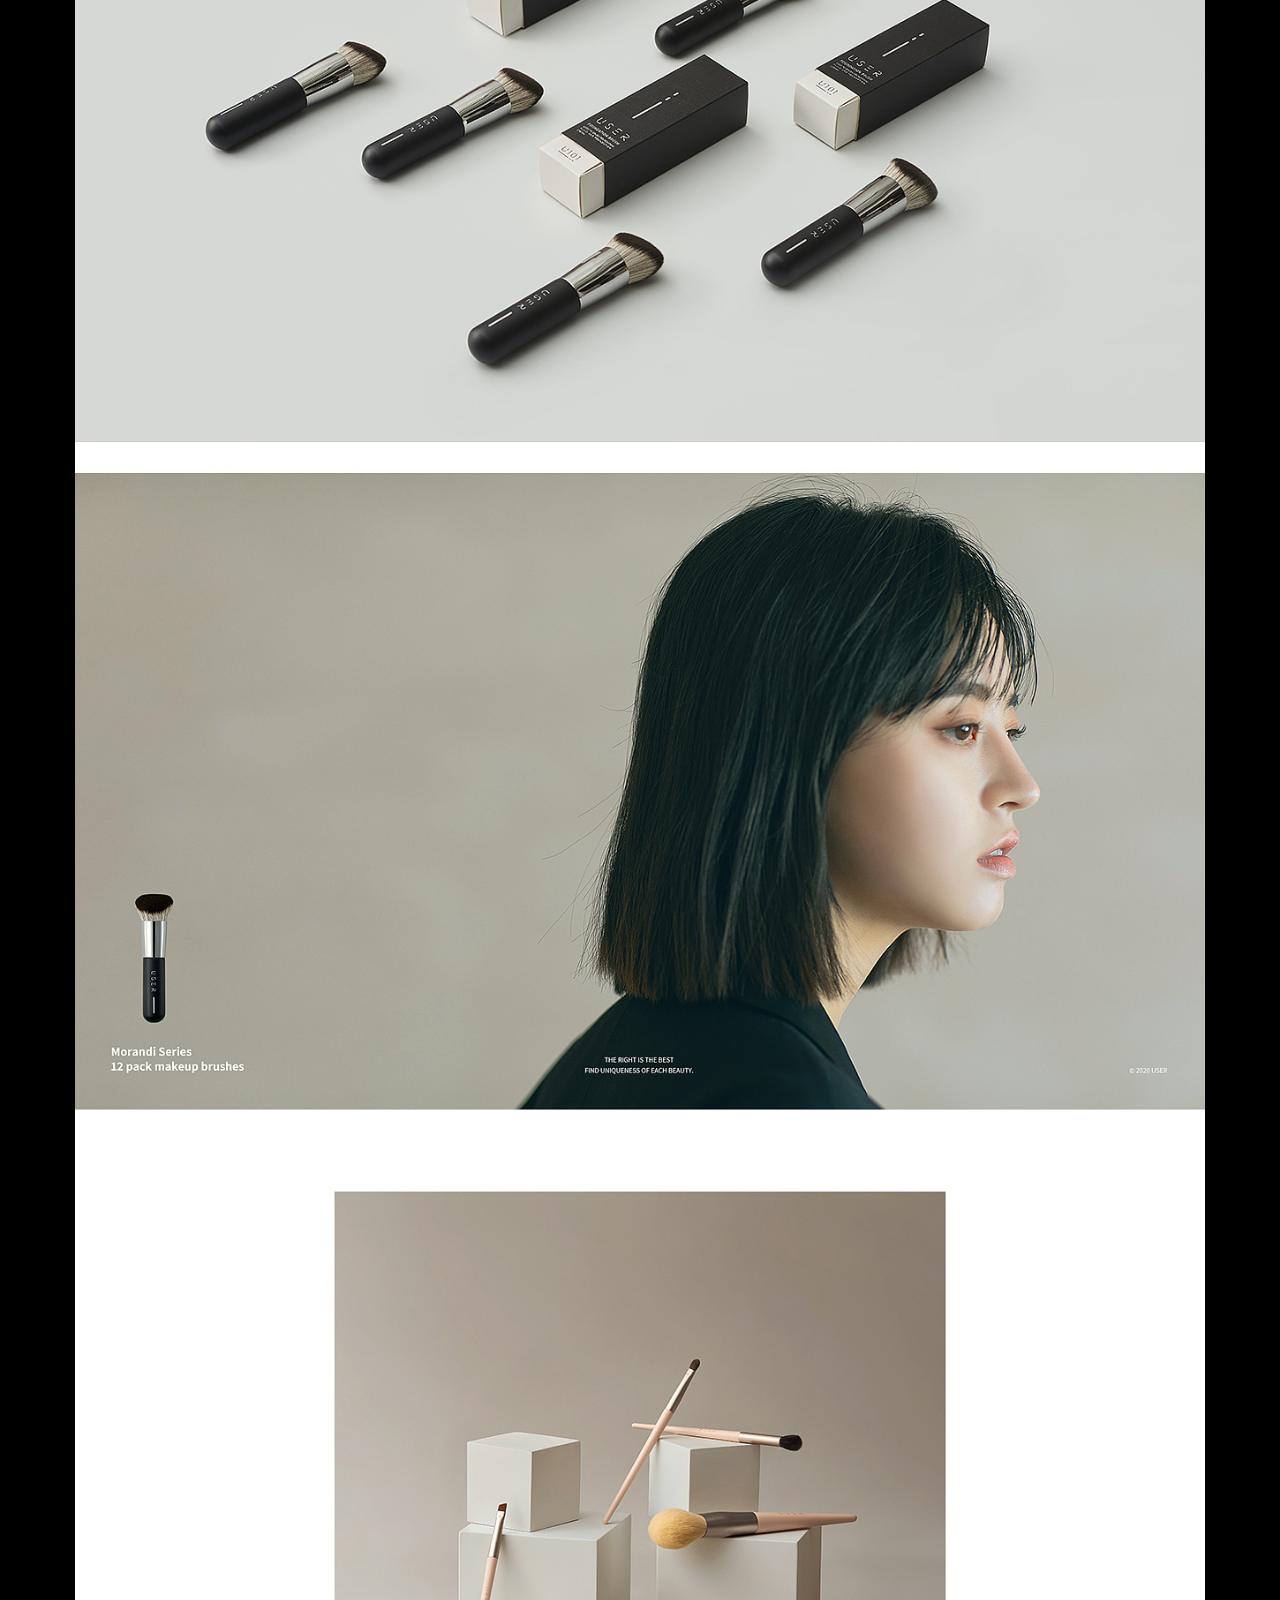
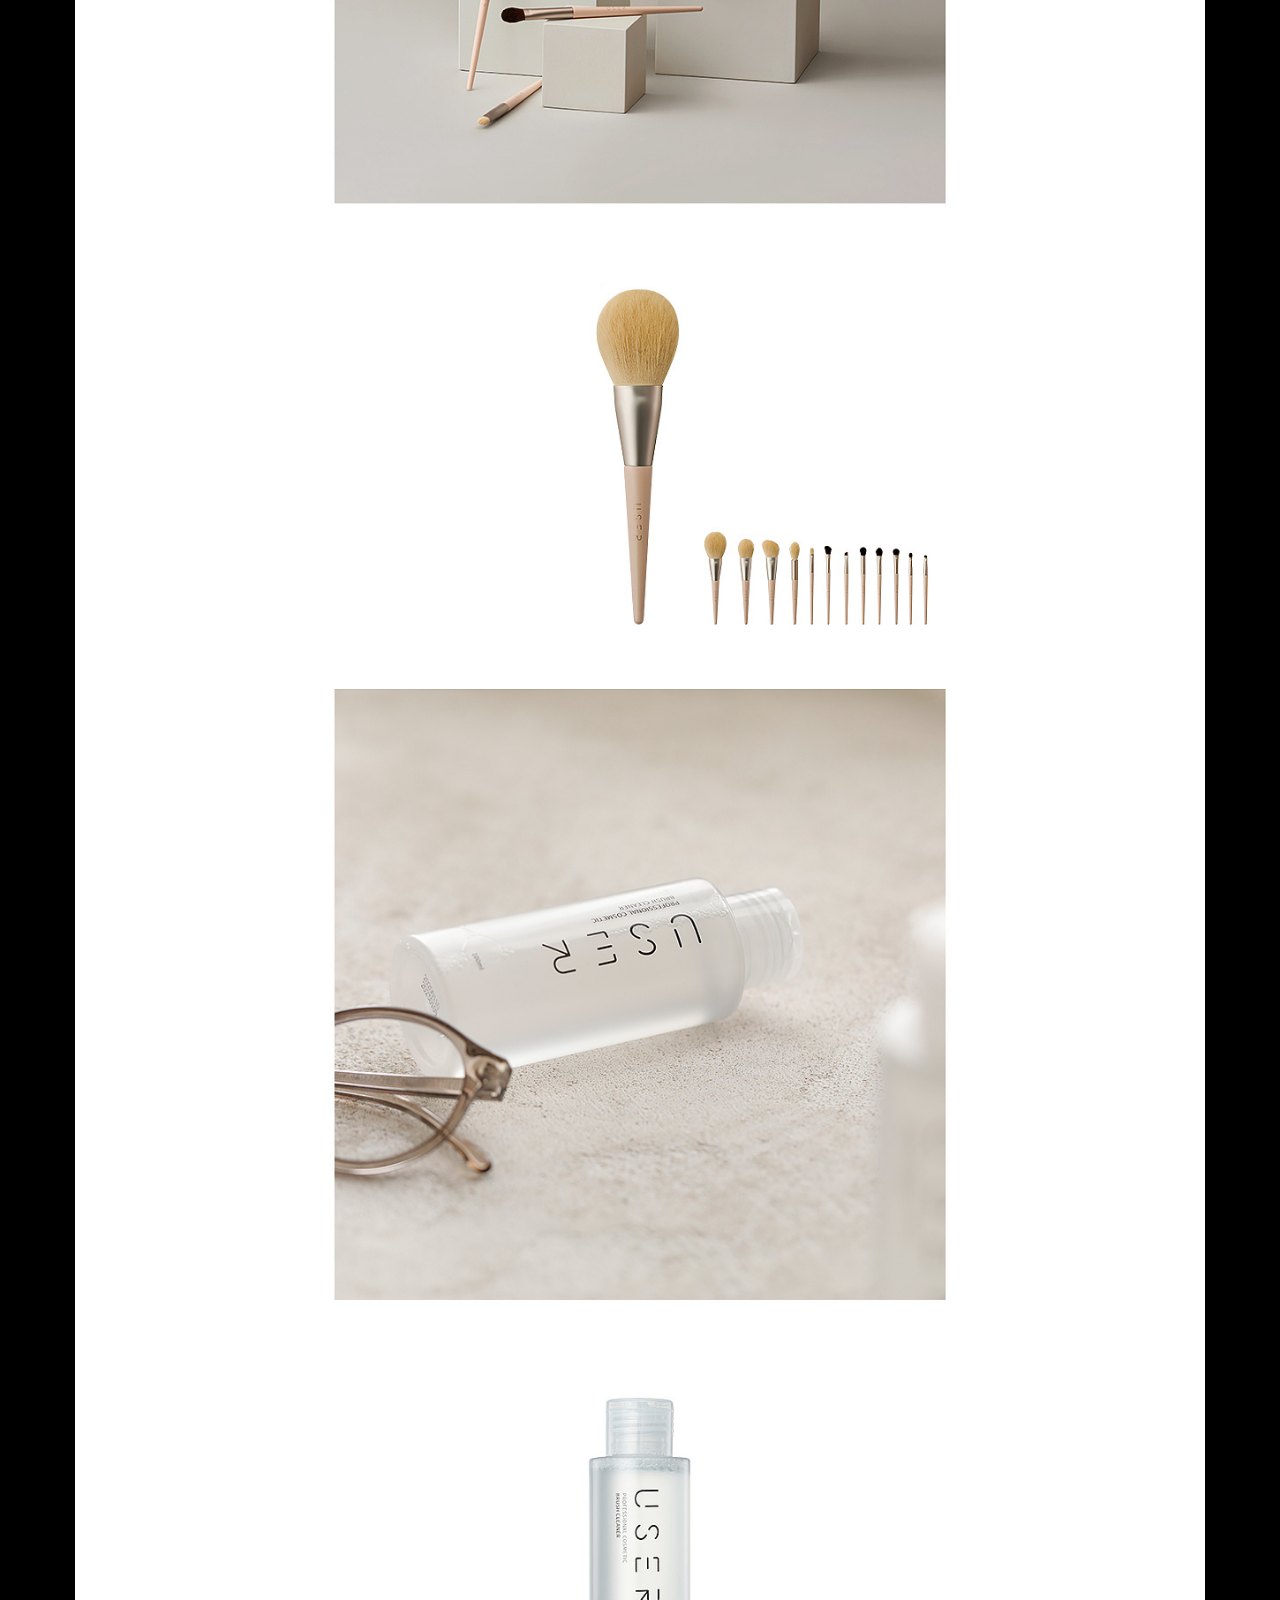
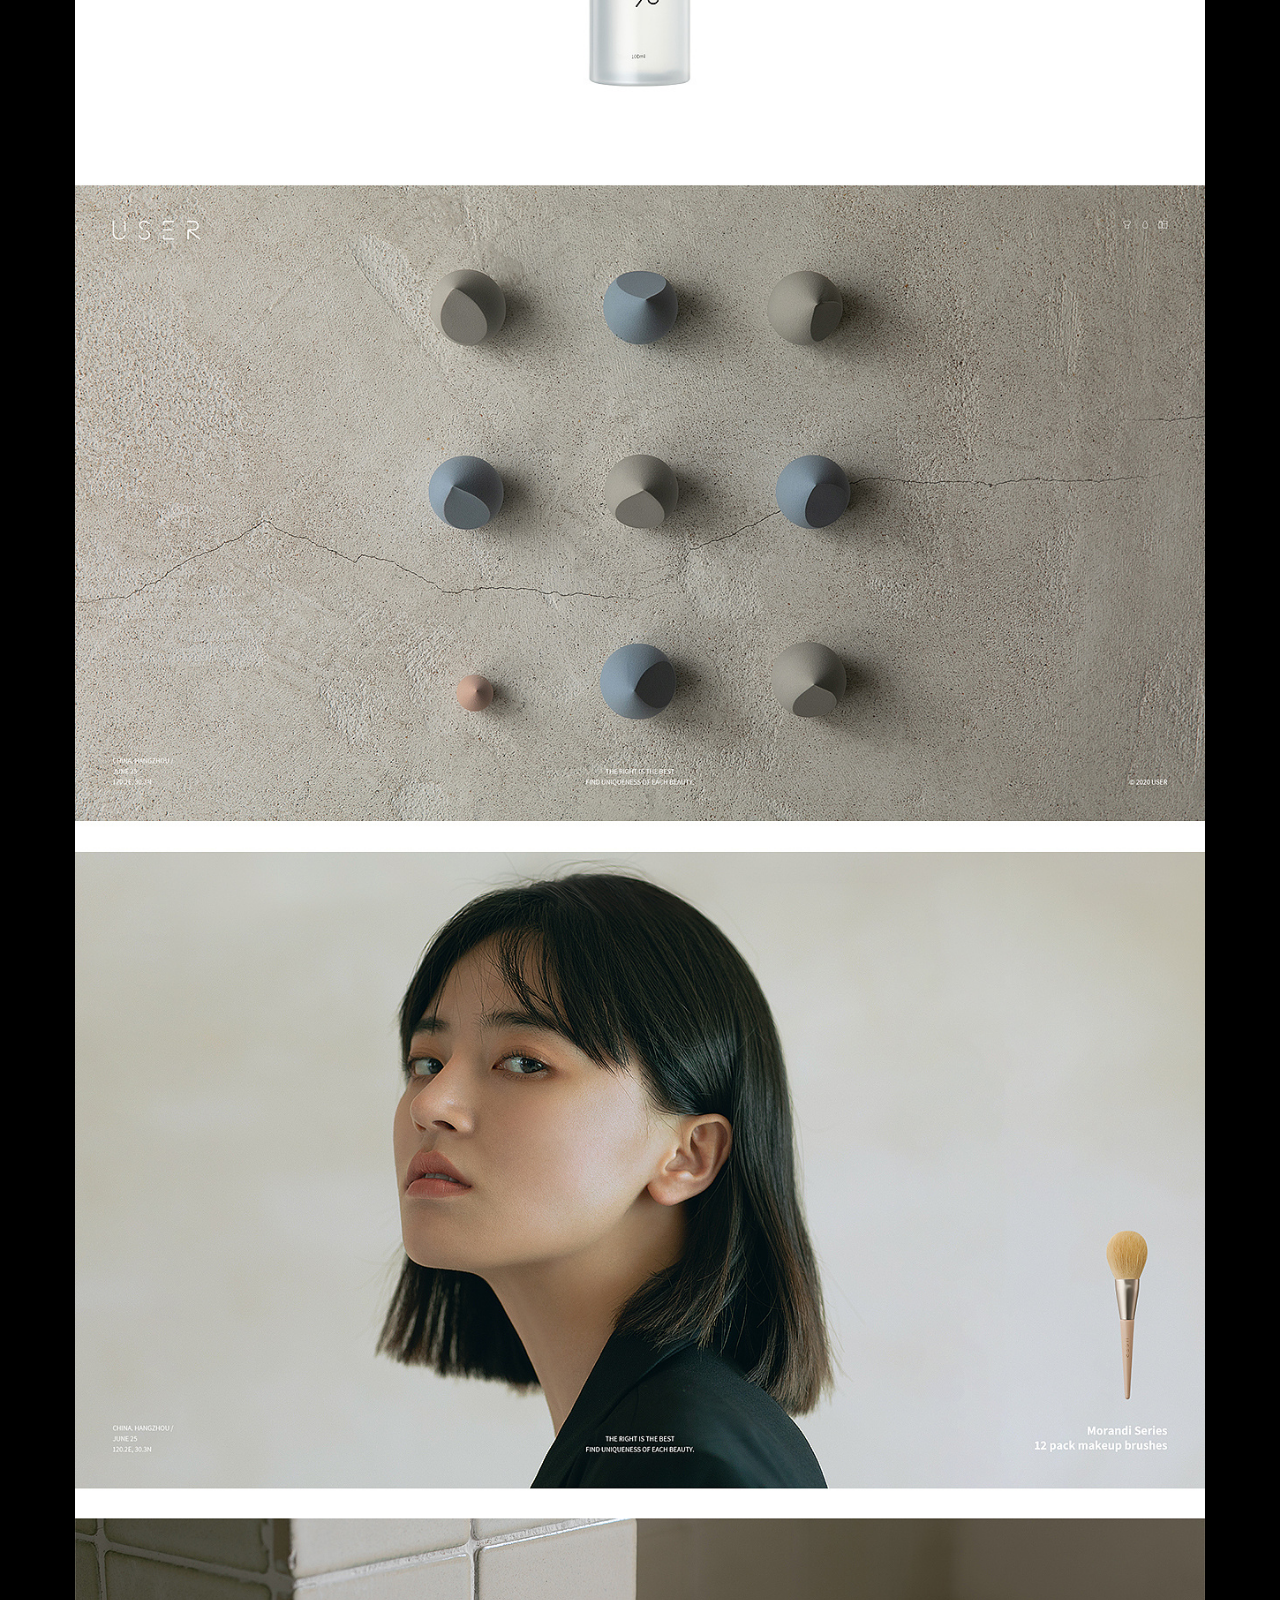
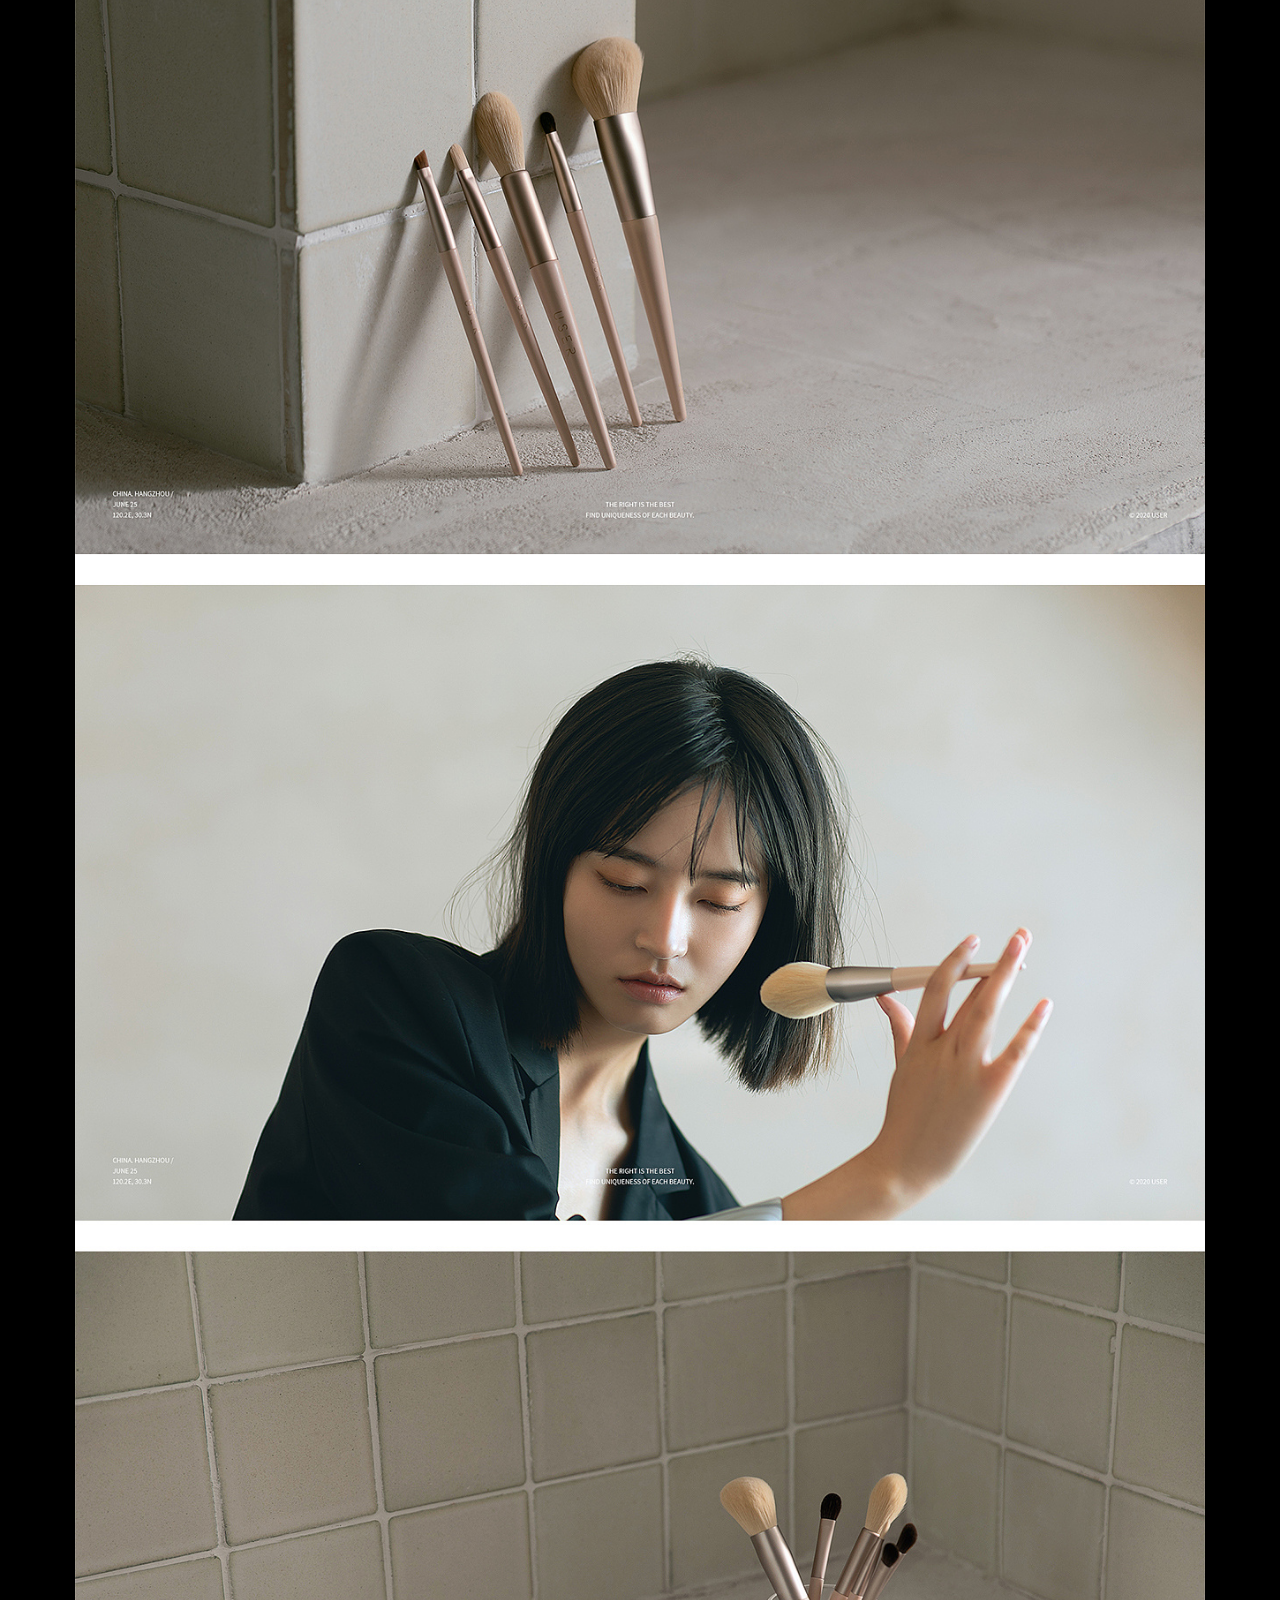
==== commit e579a420: "add" ====
--- a/details.html
+++ b/details.html
@@ -10,7 +10,6 @@
     <style>*{margin: 0;padding: 0;}</style>
 </head>
 <body>
-    <!-- 头 -->
     <!-- 导航栏 -->
     <div class="nav_bg ">
         <div class="nav">
@@ -27,29 +26,28 @@
                 <li>正版素材</li>
                 <li>课程</li>
                 <li>版权维护</li>
-                <li >
+                <li>
                     <img src="./img/index/nav-more.svg" alt="">
                     <sup class="nav_dot_sup"></sup>
                 </li>
             </ul>
             <!-- div search -->
-            <div class="search">
-                <img src="./img/index/nav-search.svg" alt="">
-            </div>
-            <!-- 右边图标 -->
-            <div class="user-right">
-                <!-- 左 -->
-               <div class="user-right-load">
-                  <a href=""><img src="./img/index/nav-upload.svg" alt=""></a>
-               </div>
-               <!-- 登录 注册 -->
-               <div class="nav-right">
-                    <ul class="denglu1">
-                        <li><a href="./login1.html">登录</a></li>
-                        <li>|</li>
-                        <li><a href="./user_reg1.html">注册</a></li>
-                    </ul>
-               </div>
+            <div class="juyou">
+                <!-- 右边图标 -->
+                <div class="user-right">
+                    <!-- 左 -->
+                   <div class="user-right-load">
+                      <a href=""><img src="./img/index/nav-upload.svg" alt=""></a>
+                   </div>
+                   <!-- 登录 注册 -->
+                   <div class="nav-right">
+                        <ul class="denglu1">
+                            <li><a href="./login1.html">登录</a></li>
+                            <li>|</li>
+                            <li><a href="./user_reg1.html">注册</a></li>
+                        </ul>
+                   </div>
+                </div>
             </div>
         </div>
     </div>
--- a/css/header.css
+++ b/css/header.css
@@ -25,7 +25,7 @@
 }
 .nav-ul{
     display: flex;
-    margin-left: 8rem;
+    margin: 0 auto;
 }
 /* nav-right */
 .nav-right{
@@ -59,16 +59,6 @@
 .my-text-wight{
     font-weight: 600;
 } 
-.search{
-    width: 60px;
-    height: 56px;
-    padding-left: 10px;
-}
-.search img{
-    width: 20px;
-    height: 20px;
-    margin-top: 1rem;
-}
 .user-right img{
     width: 20px;
     height: 20px;
@@ -99,3 +89,7 @@
     text-decoration: none;
     color: #000;
 }
+/* nav 最右边 居右 */
+.juyou{
+    justify-content: end;
+}--- a/css/details.css
+++ b/css/details.css
@@ -4,20 +4,24 @@
     height: 141px;
     text-align: center;
     border-bottom: 1px solid #e3e2e2;
+    text-align: center;
 }
 #top img{
     width: 1130px;
     height: 100px;
     border-radius: 5px;
+    margin: 0 auto;
 }
 .work-details-wrap{
     width: 100%;
     height: 131px;
+    margin: 0 auto;
 }
 .work-details-box-wrap{
     width: 1130px;
     height: 130px;
     display: flex;
+    justify-content: center;
 }
 .left-details-head{
     width: 814px;
@@ -29,6 +33,7 @@
     height: 130px;
     padding-top: 1rem;
     box-sizing: border-box;
+    margin: 0 auto;
 }
 /* 上 左边 */
 .details-content-box h2{
@@ -108,6 +113,7 @@
     height: 130px;
     padding: 2rem;
     display: flex;
+    justify-content: center;
 }
 .right-details-author-left img{
     width: 80px;
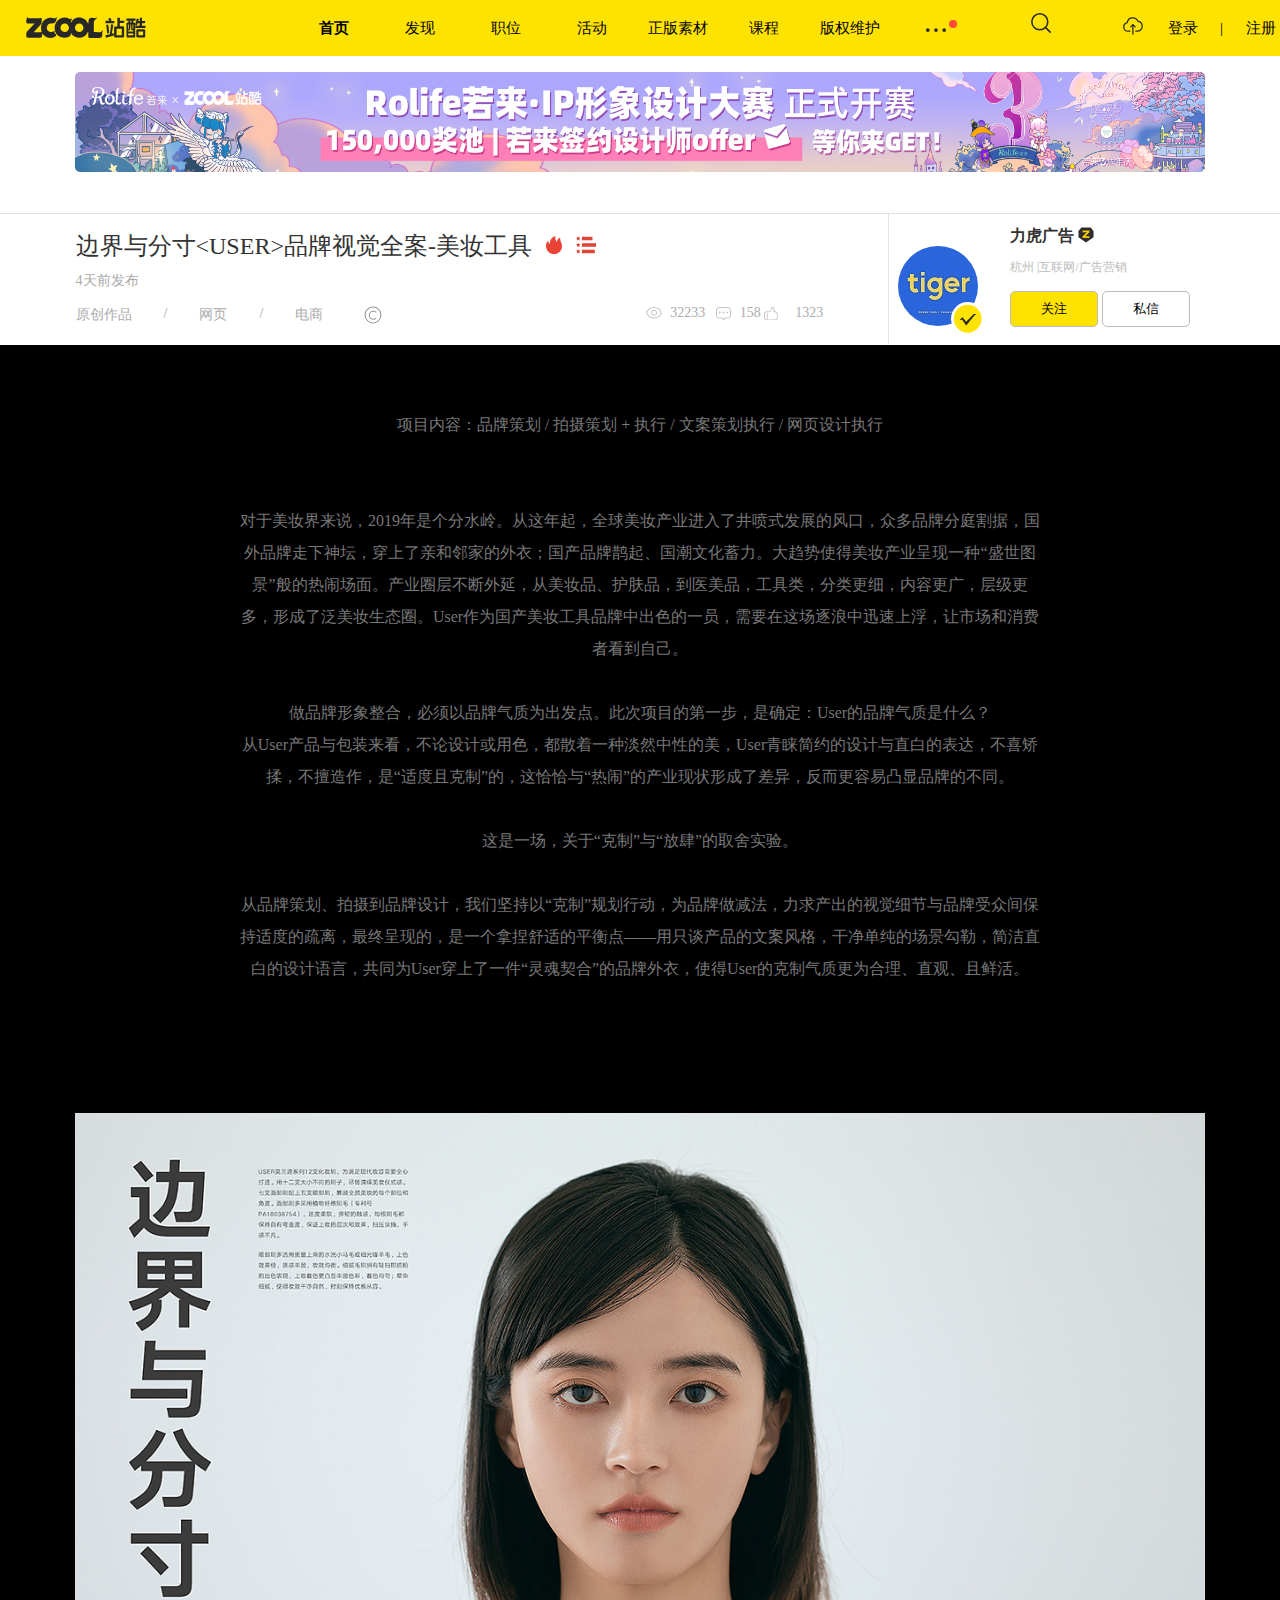
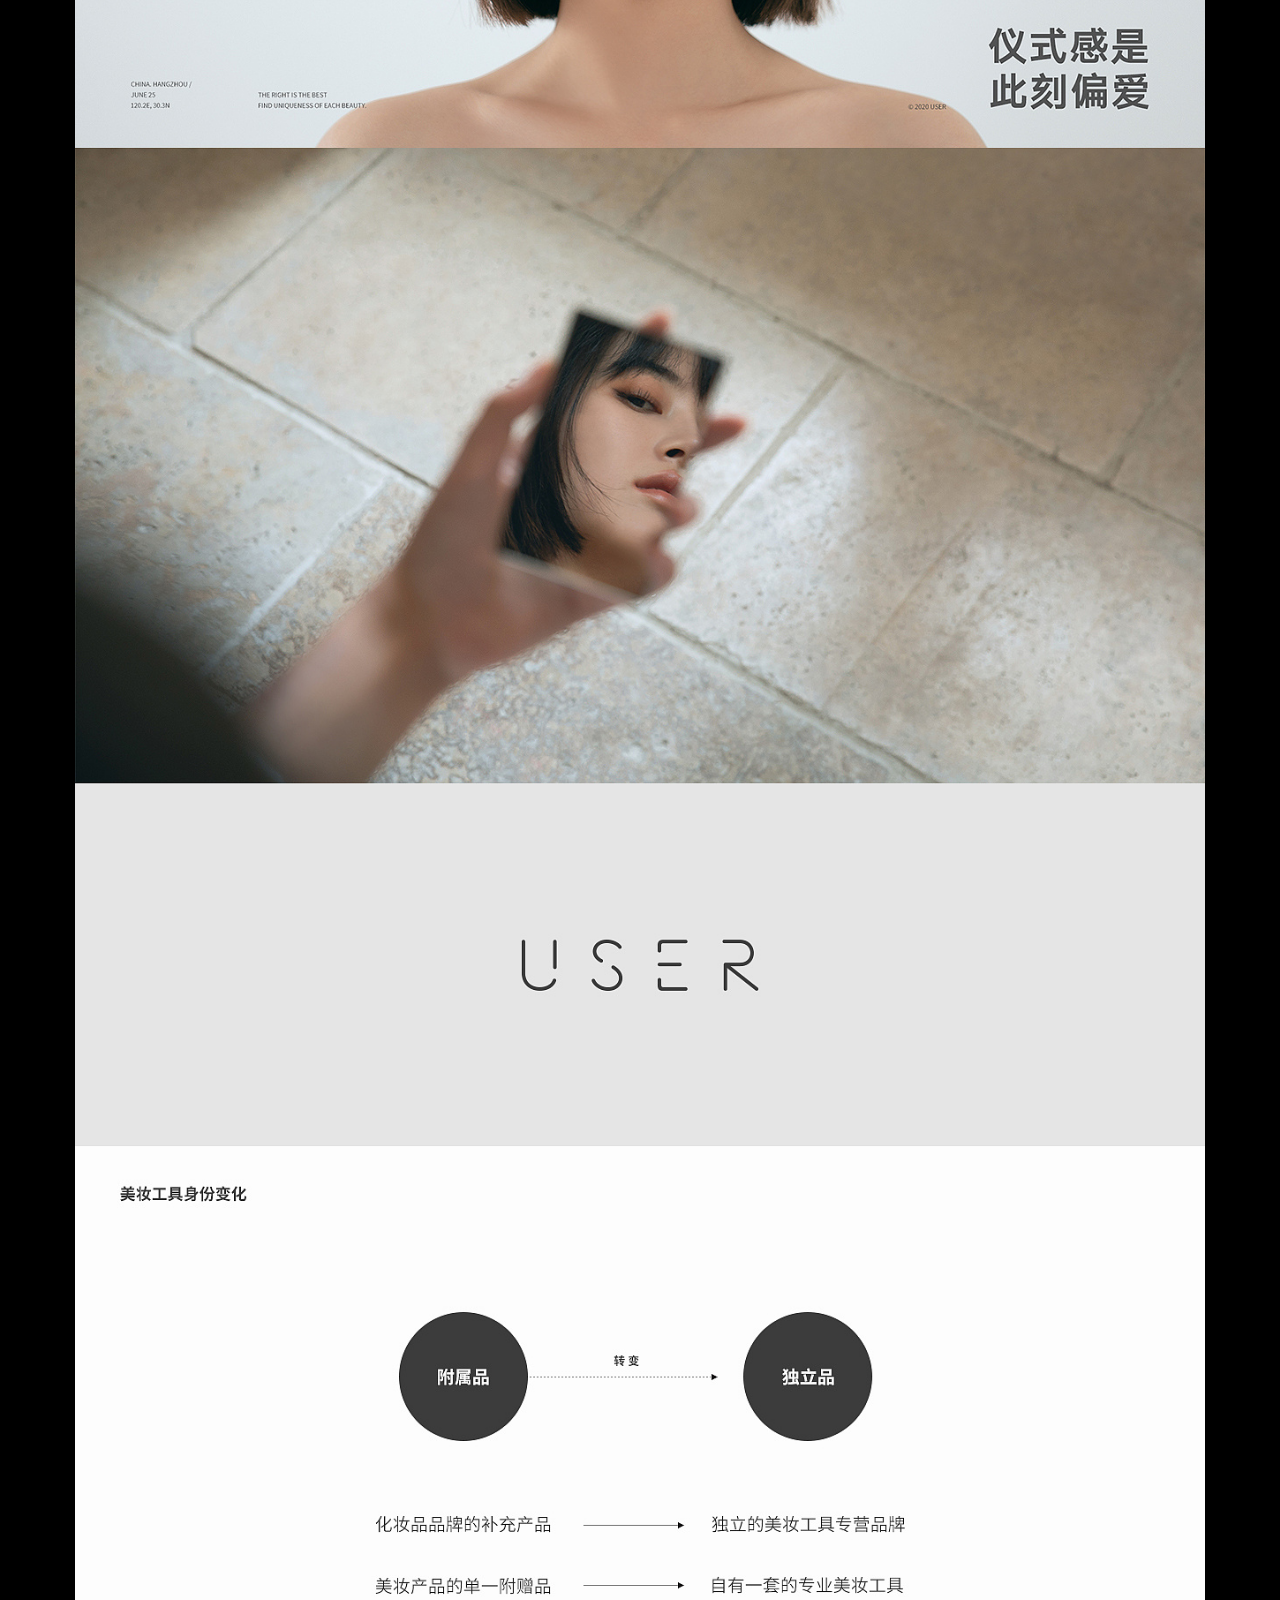
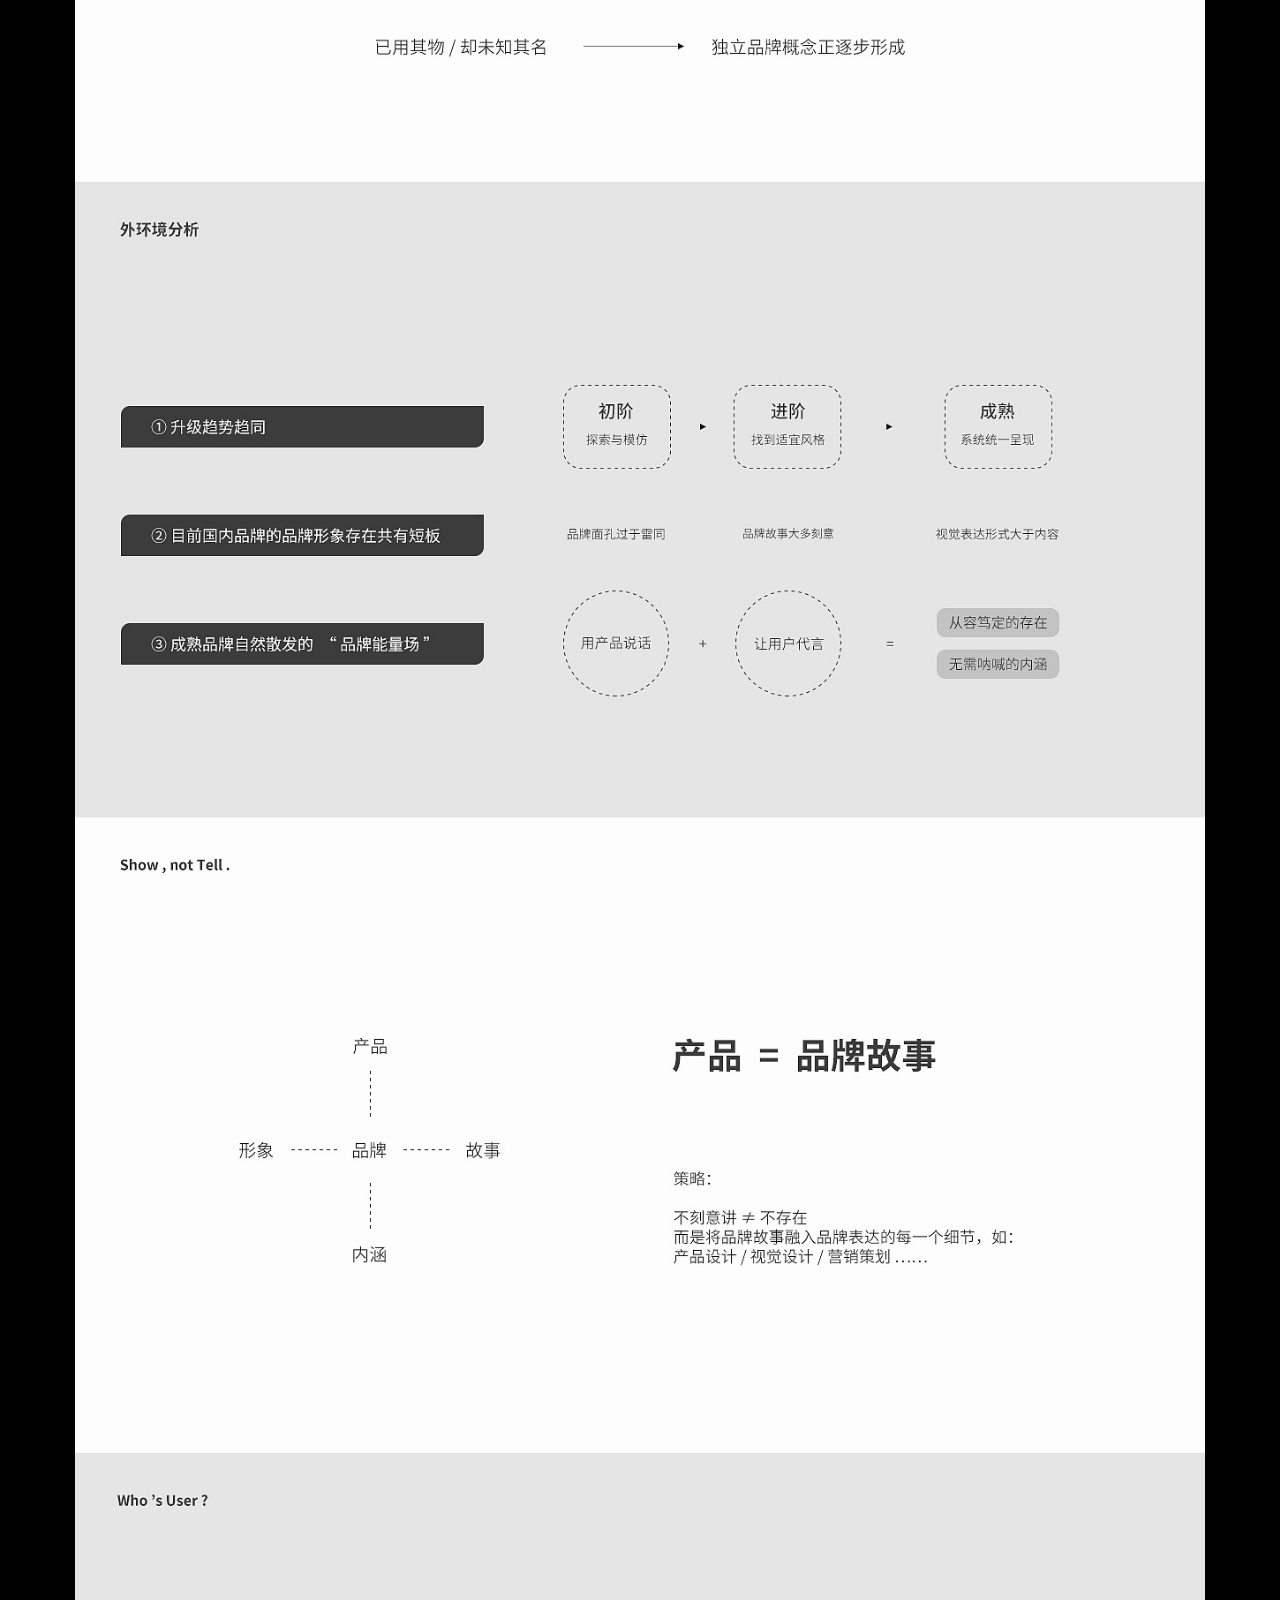
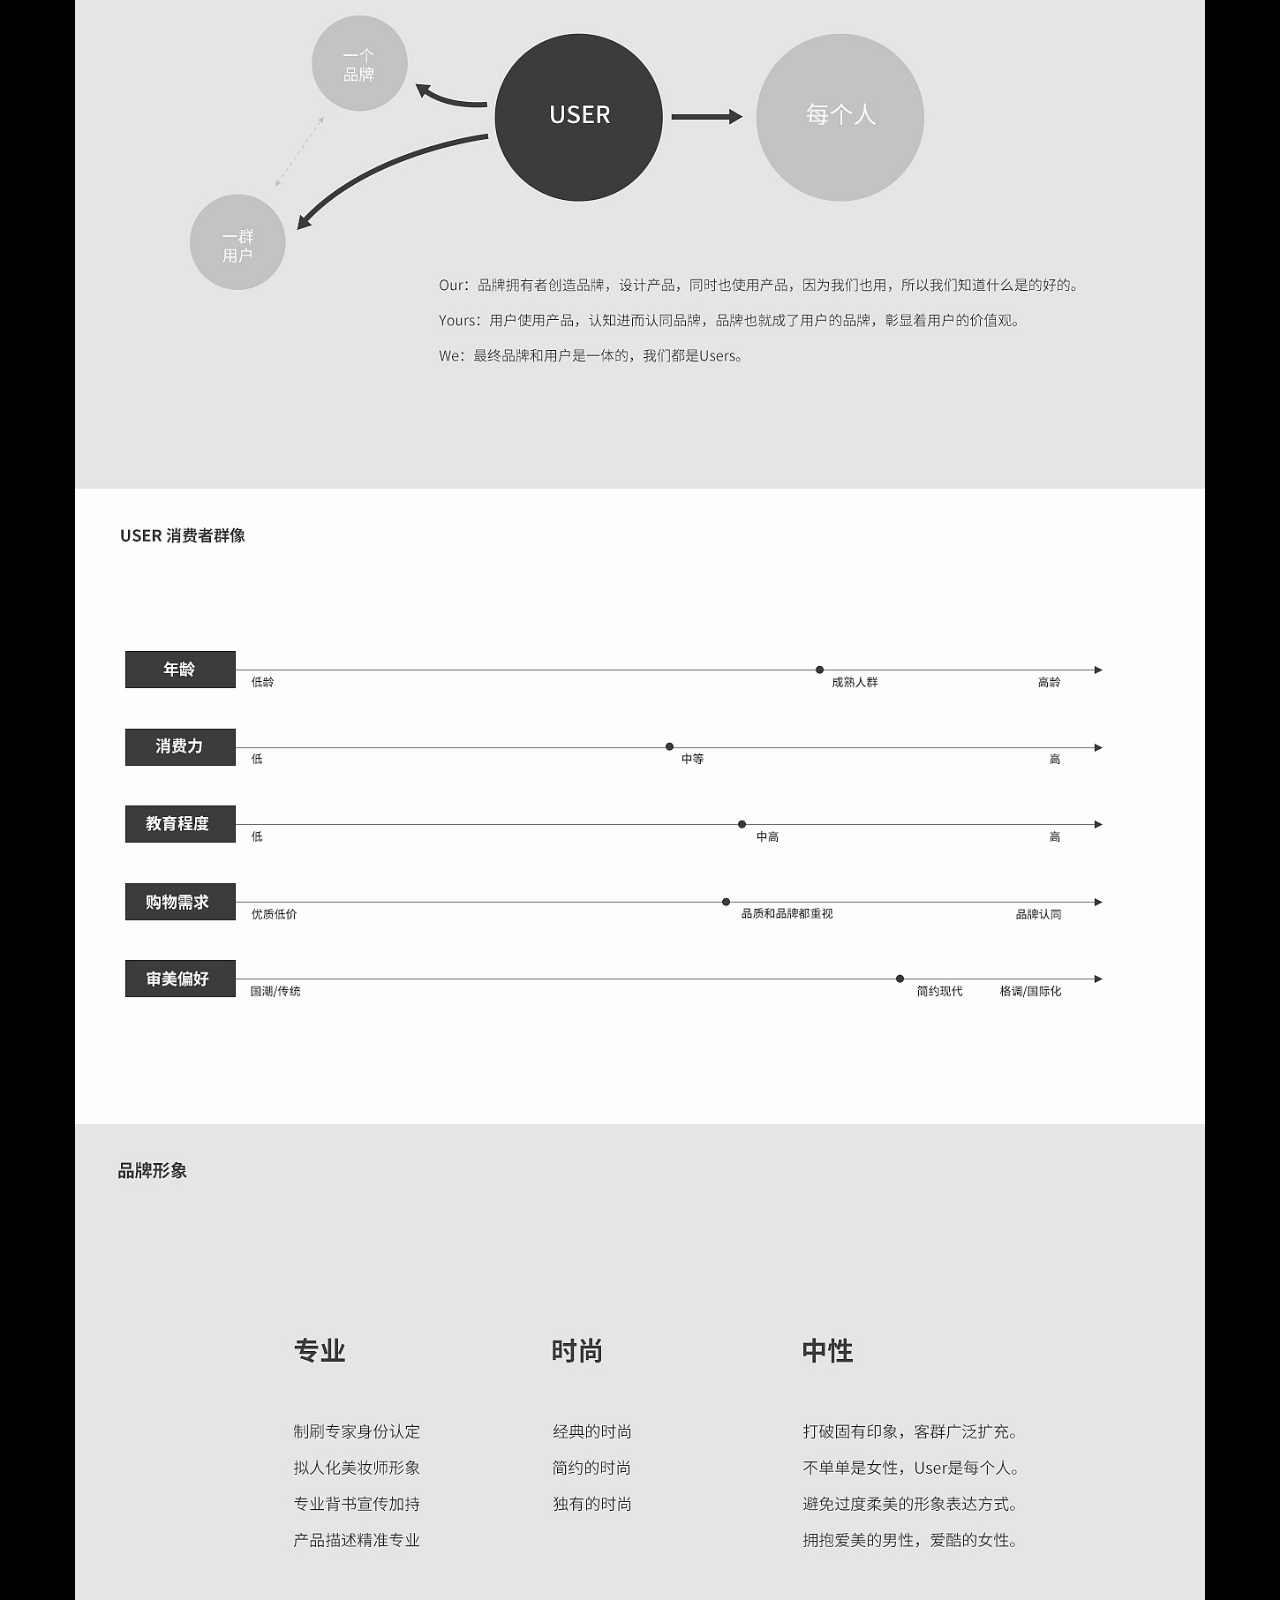
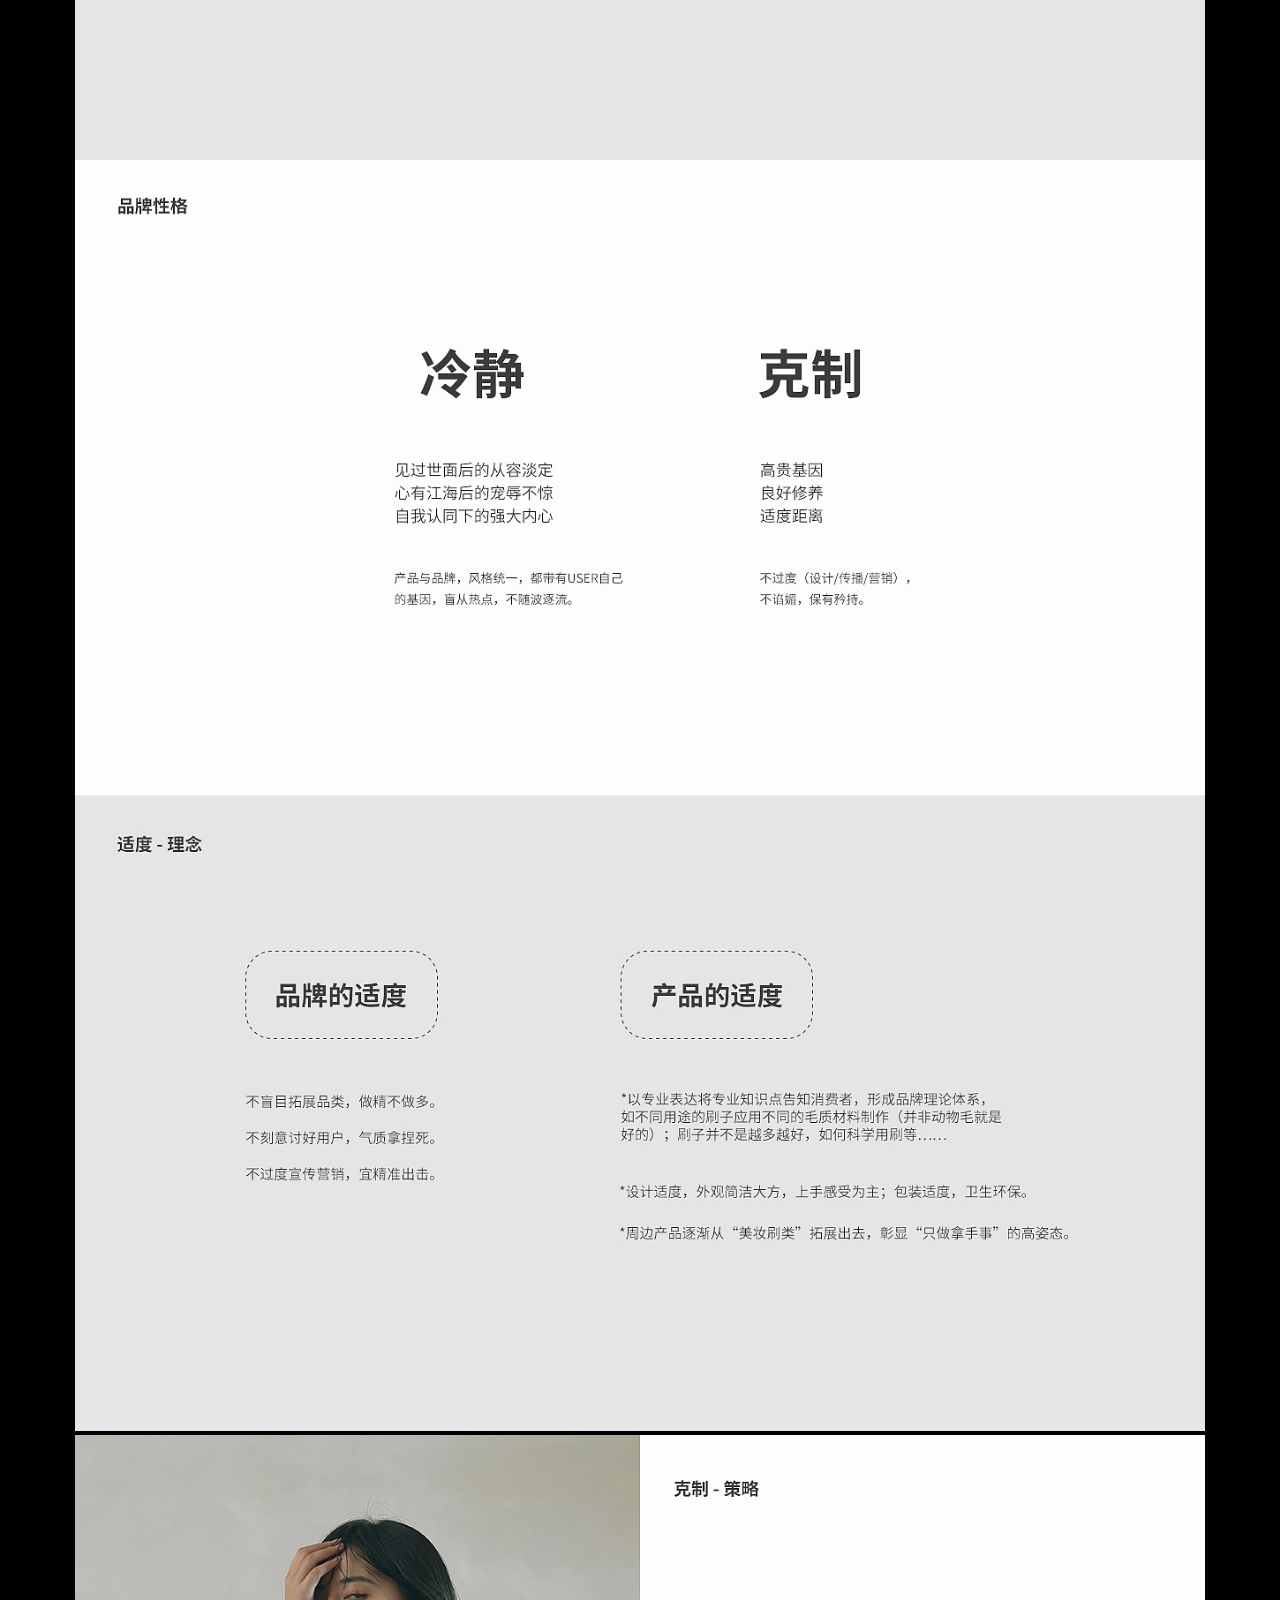
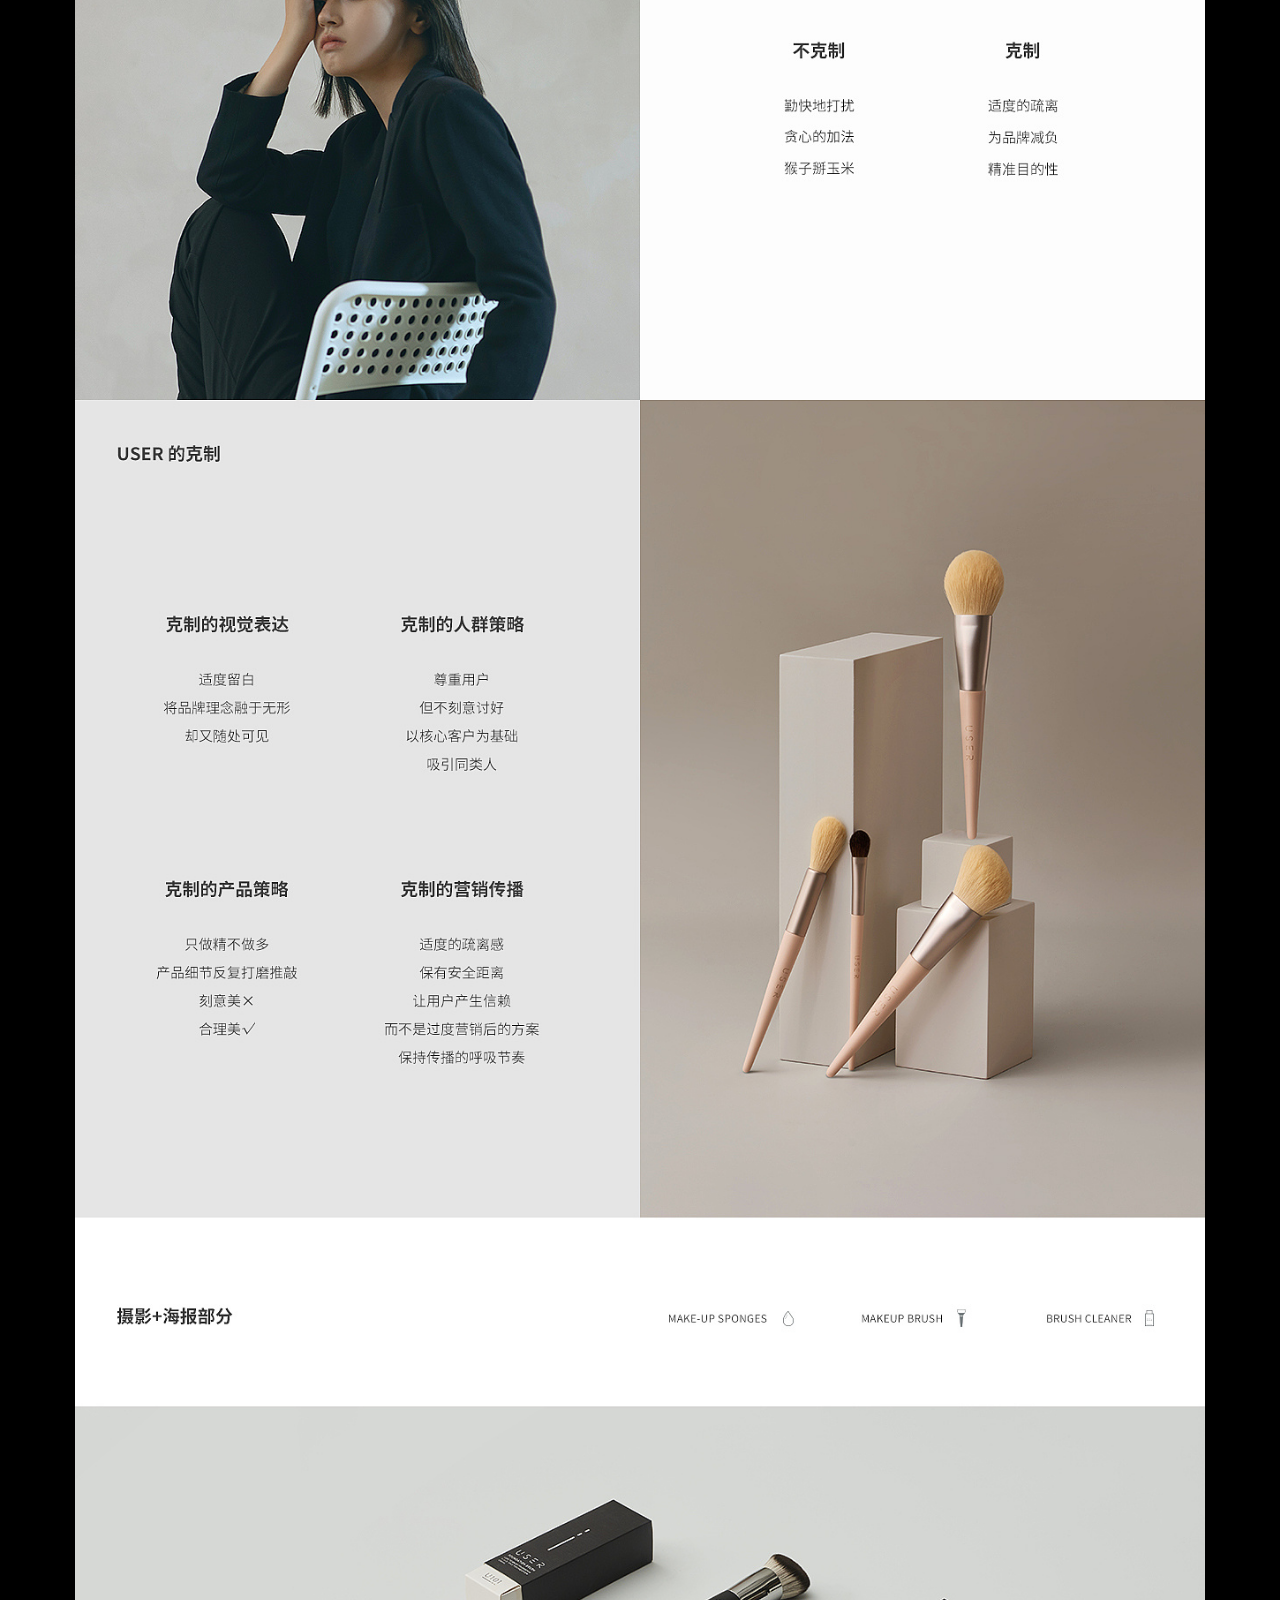
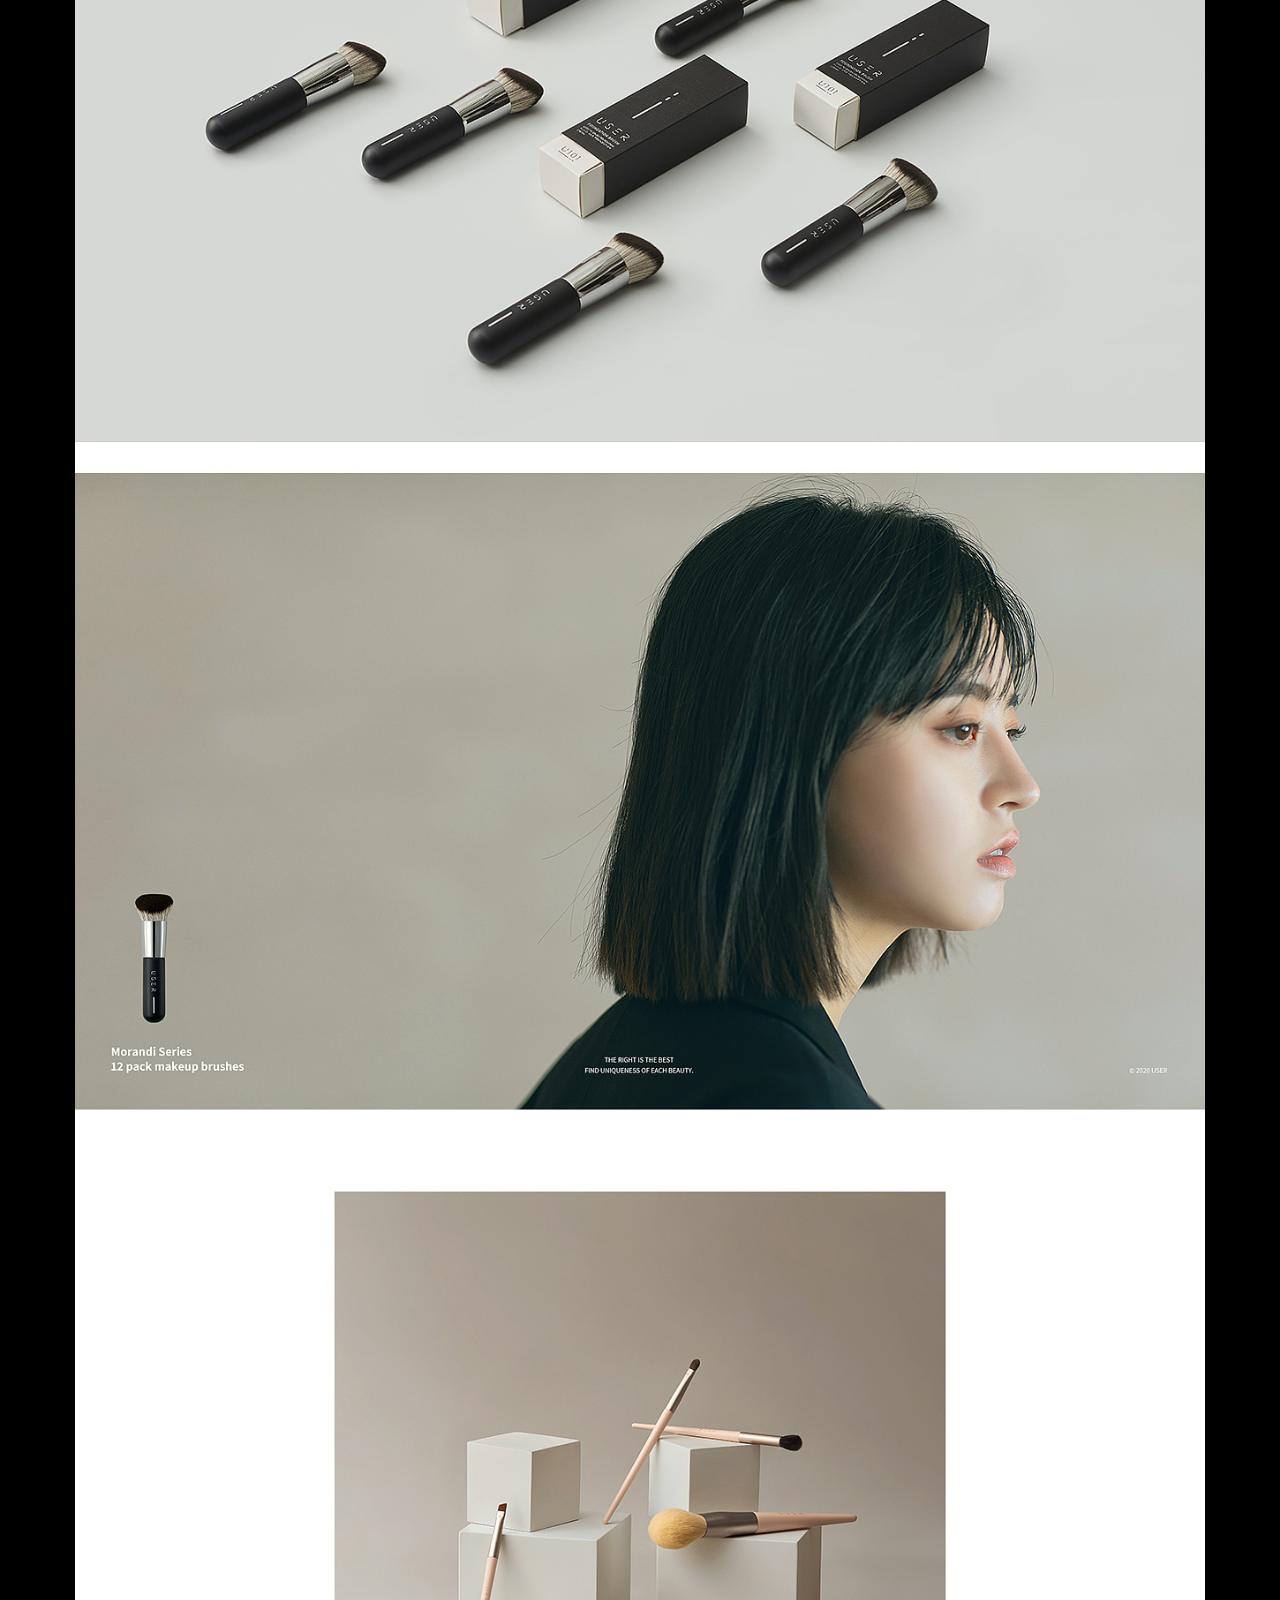
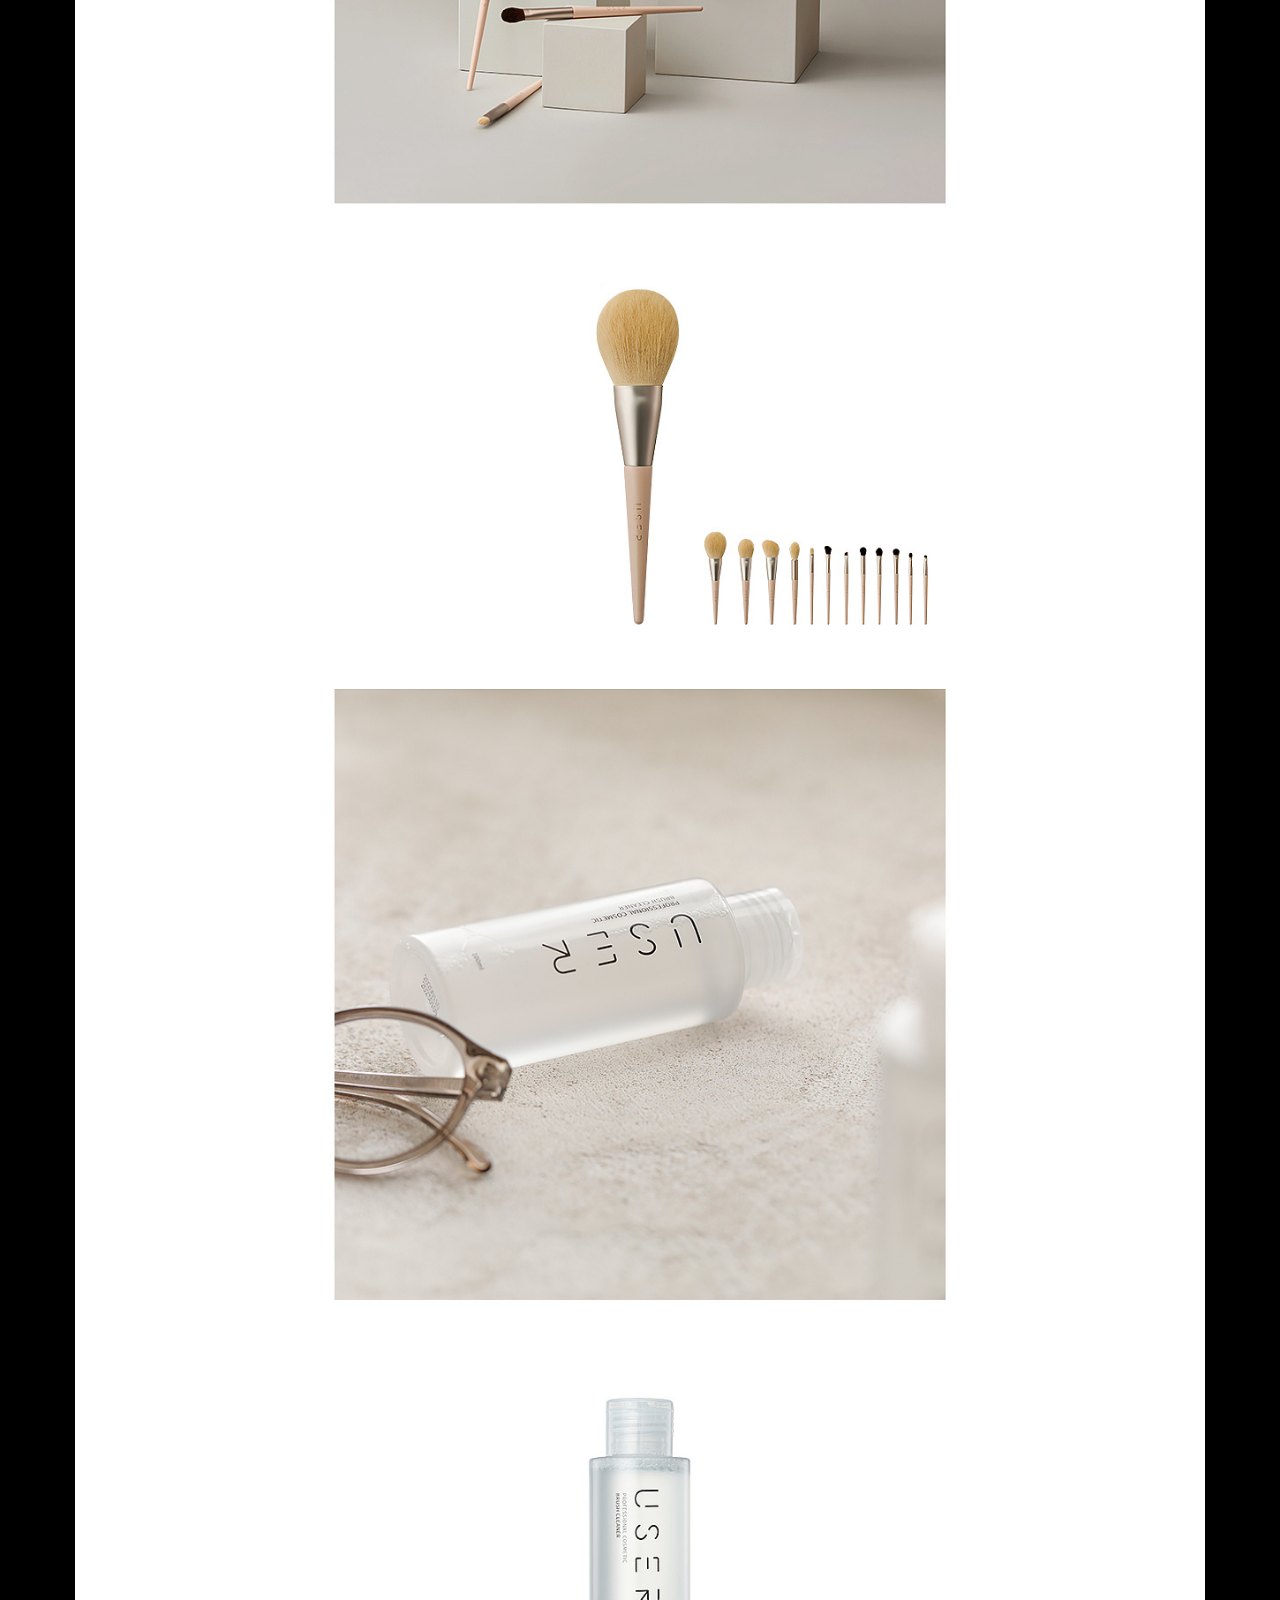
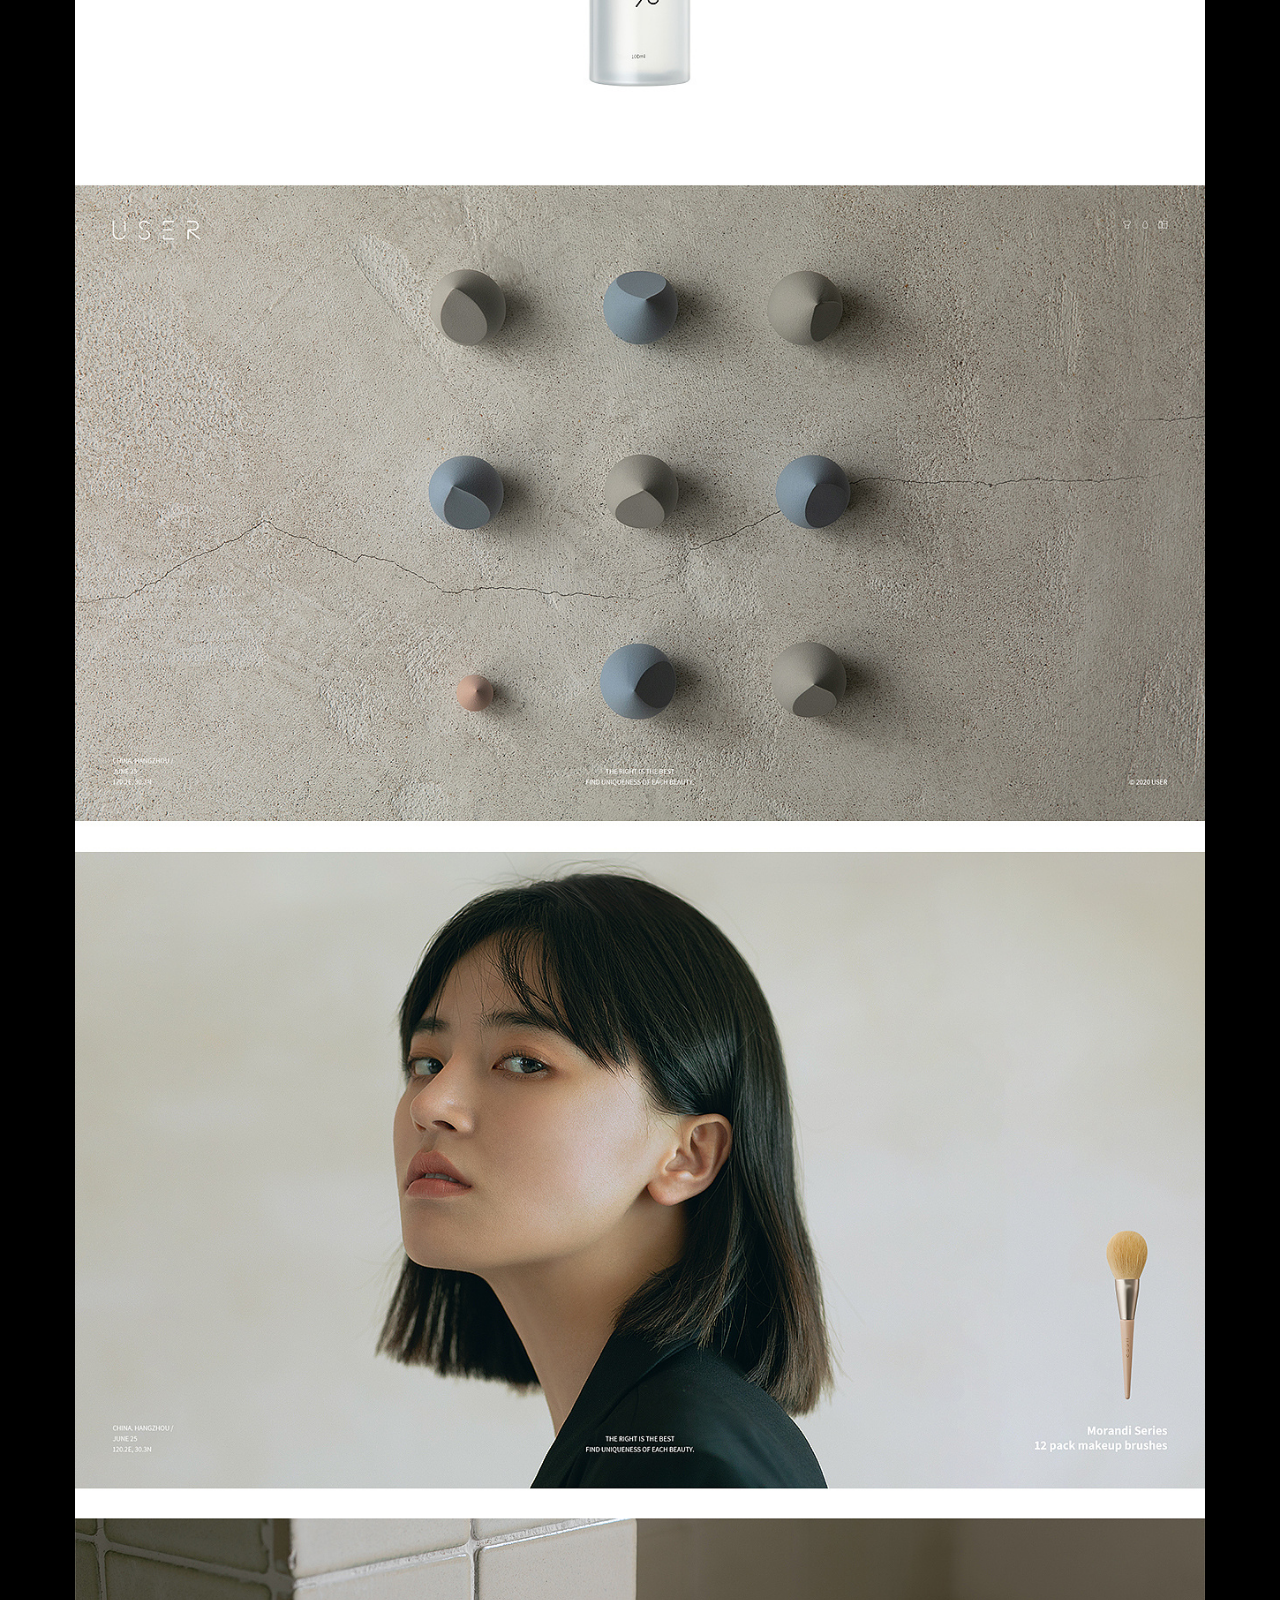
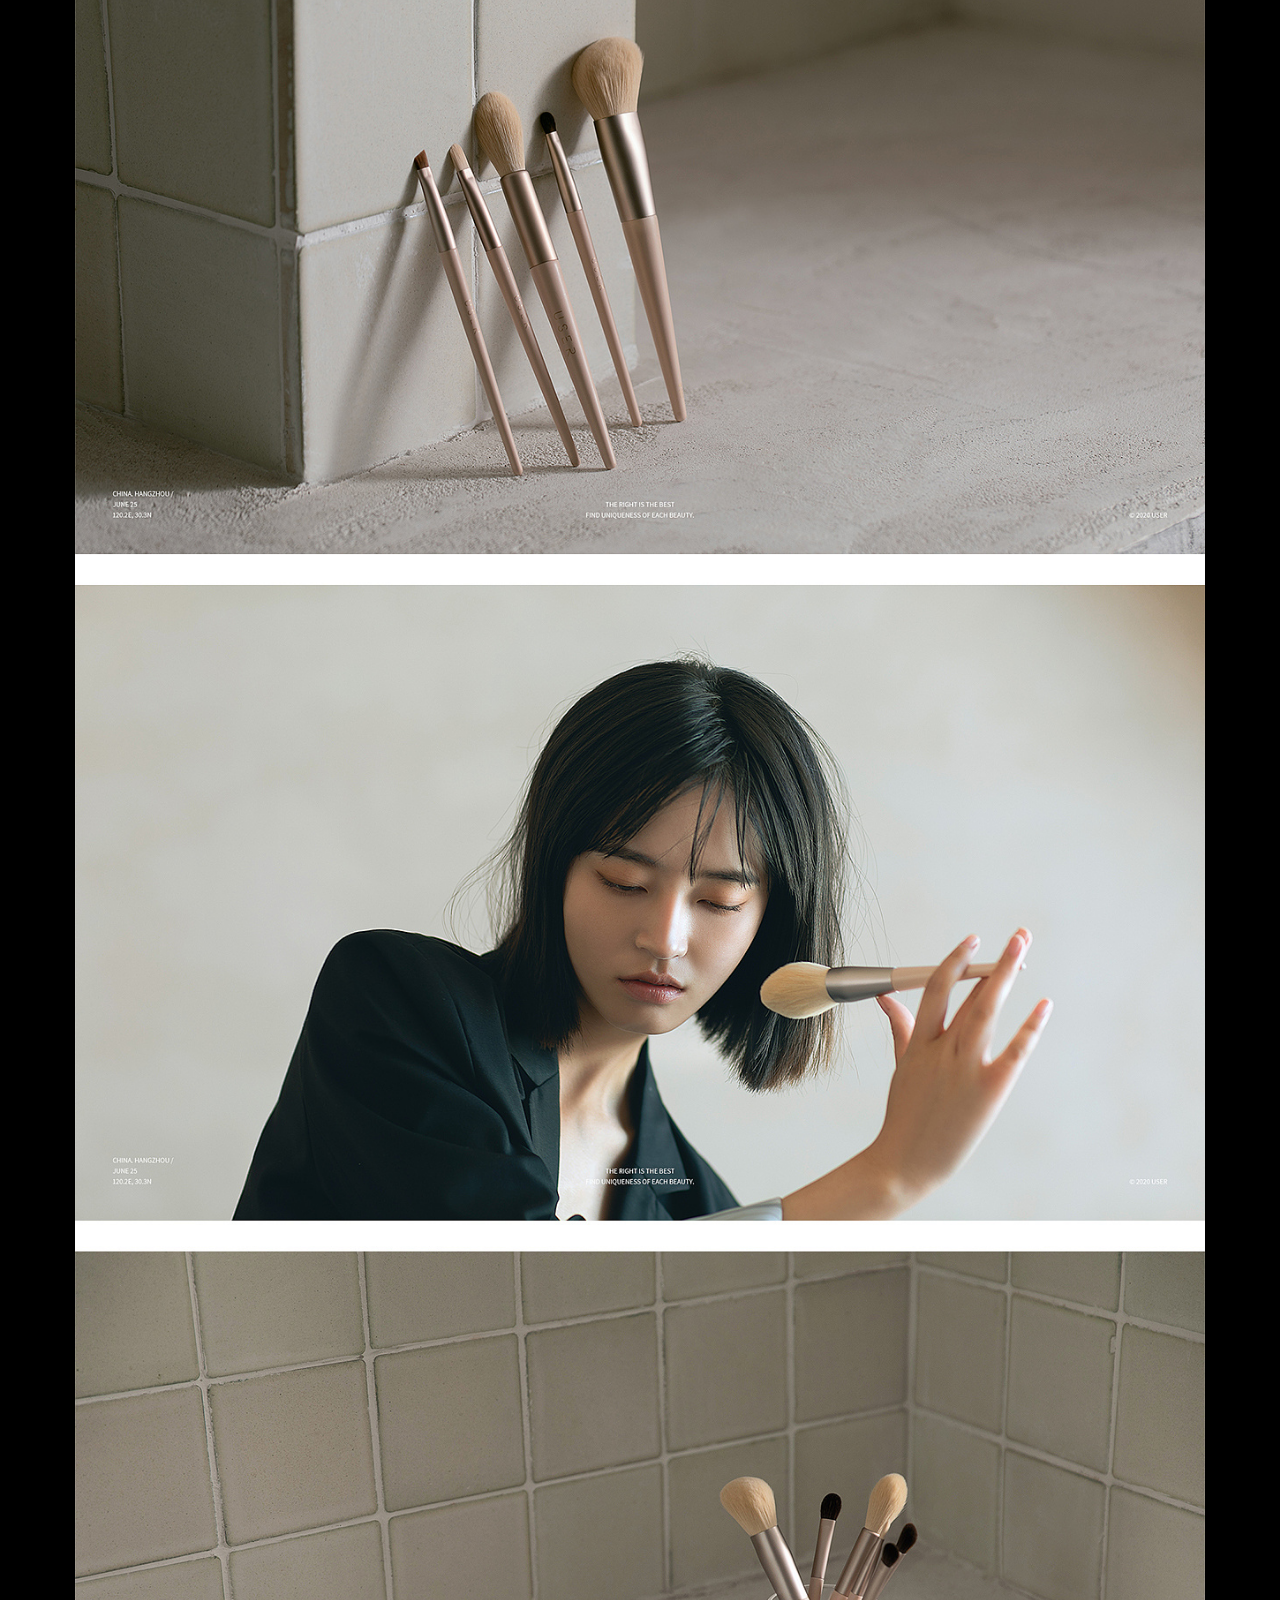
==== commit bfc66367: "update pro" ====
--- a/details.html
+++ b/details.html
@@ -10,8 +10,8 @@
     <style>*{margin: 0;padding: 0;}</style>
 </head>
 <body>
-    <!-- 导航栏 -->
-    <div class="nav_bg ">
+     <!-- 导航栏 -->
+     <div class="nav_bg ">
         <div class="nav">
             <!-- 左边logo -->
             <div class="logo position float">
@@ -33,6 +33,12 @@
             </ul>
             <!-- div search -->
             <div class="juyou">
+                <!-- search -->
+                <div class="search">
+                    <a href="">
+                        <img src="./img/index/nav-search.svg" alt="">
+                    </a>
+                </div>
                 <!-- 右边图标 -->
                 <div class="user-right">
                     <!-- 左 -->
--- a/css/header.css
+++ b/css/header.css
@@ -18,7 +18,7 @@
 }
 /* nav背景色上方div */
 .nav{
-    width: 1163px;
+    width: 100%;
     height: 56px;
     display: flex;
     margin-right: 0;
@@ -26,6 +26,20 @@
 .nav-ul{
     display: flex;
     margin: 0 auto;
+}
+/* search */
+.search{
+    width: 60px;
+    height: 56px;
+    text-align: center;
+    line-height: 56px;
+    float: left;
+    position: relative;
+    margin-left: -7rem;
+}
+.search img{
+    width: 20px;
+    height: 20px;
 }
 /* nav-right */
 .nav-right{
--- a/css/details.css
+++ b/css/details.css
@@ -18,7 +18,7 @@
     margin: 0 auto;
 }
 .work-details-box-wrap{
-    width: 1130px;
+    width: 100%;
     height: 130px;
     display: flex;
     justify-content: center;
@@ -26,7 +26,6 @@
 .left-details-head{
     width: 814px;
     height: 130px;
-    margin-left: 4rem;
 }
 .details-content-box{
     width: 813px;
